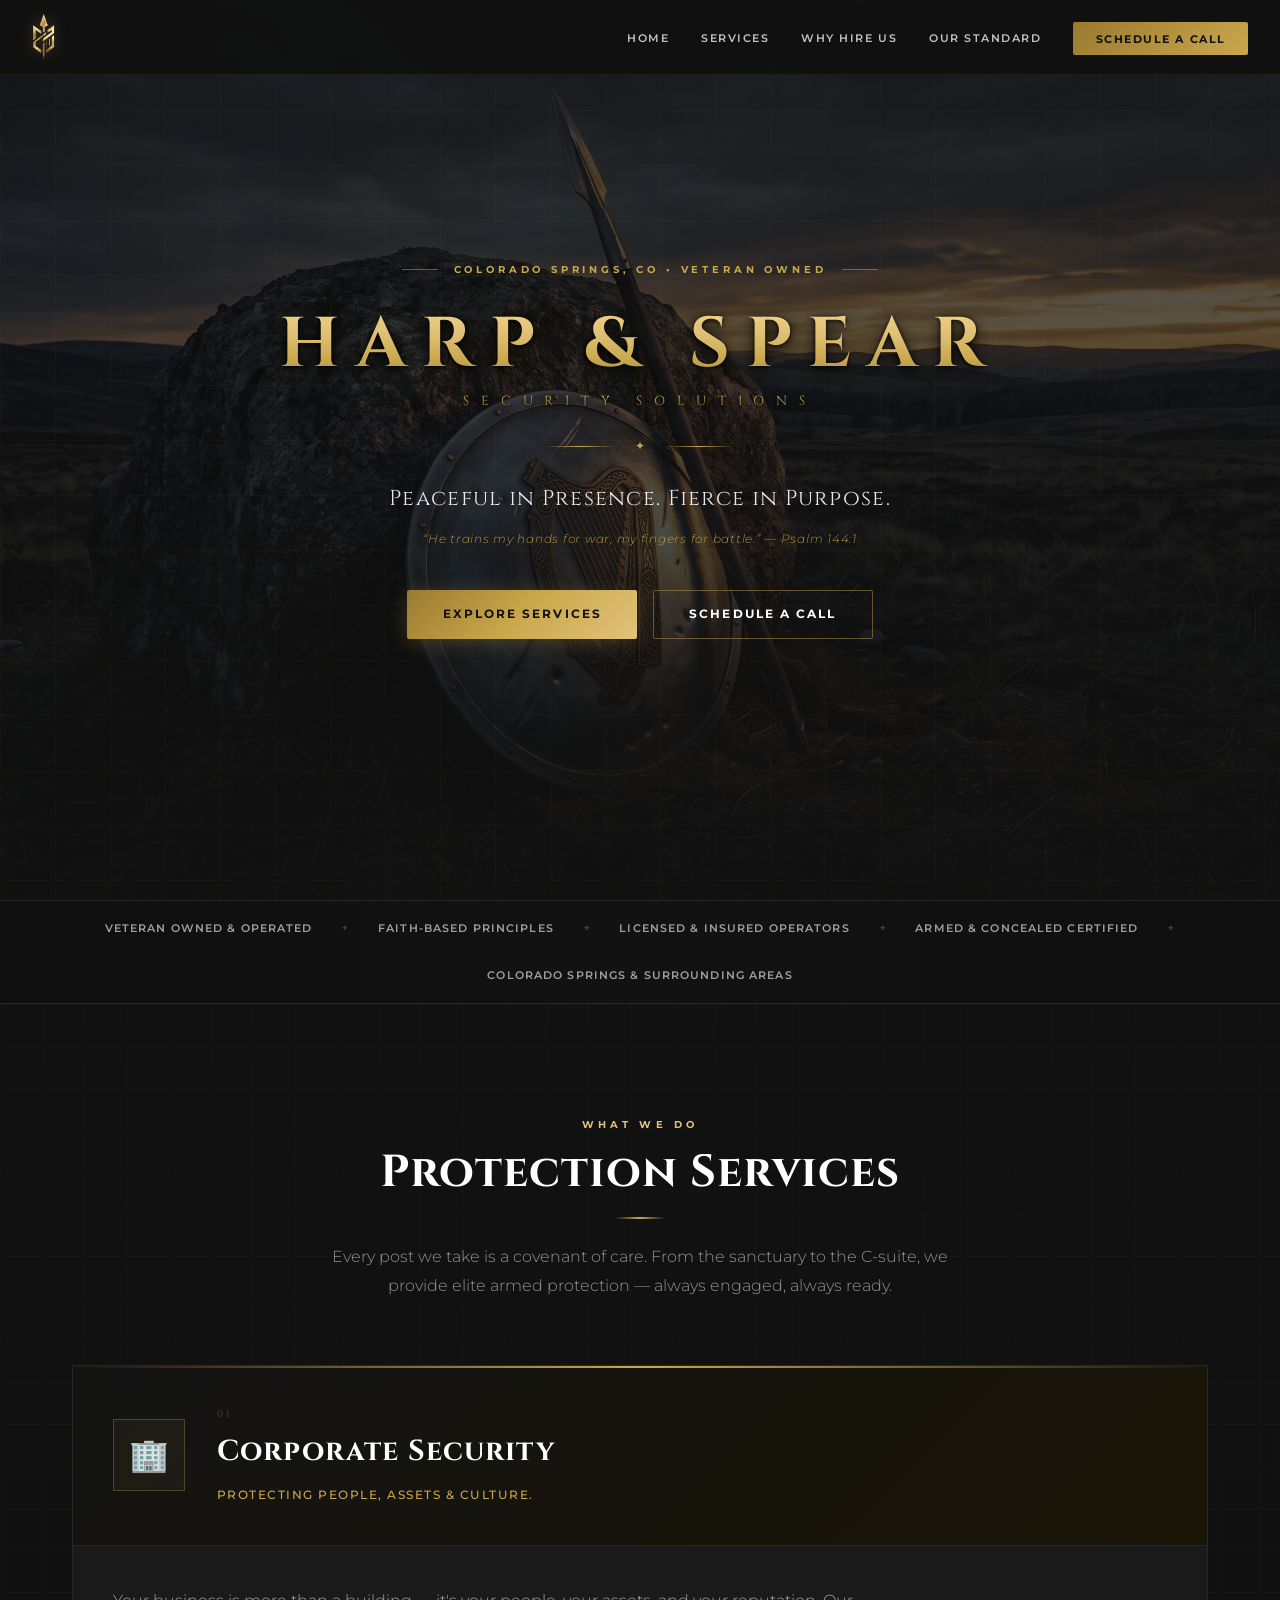
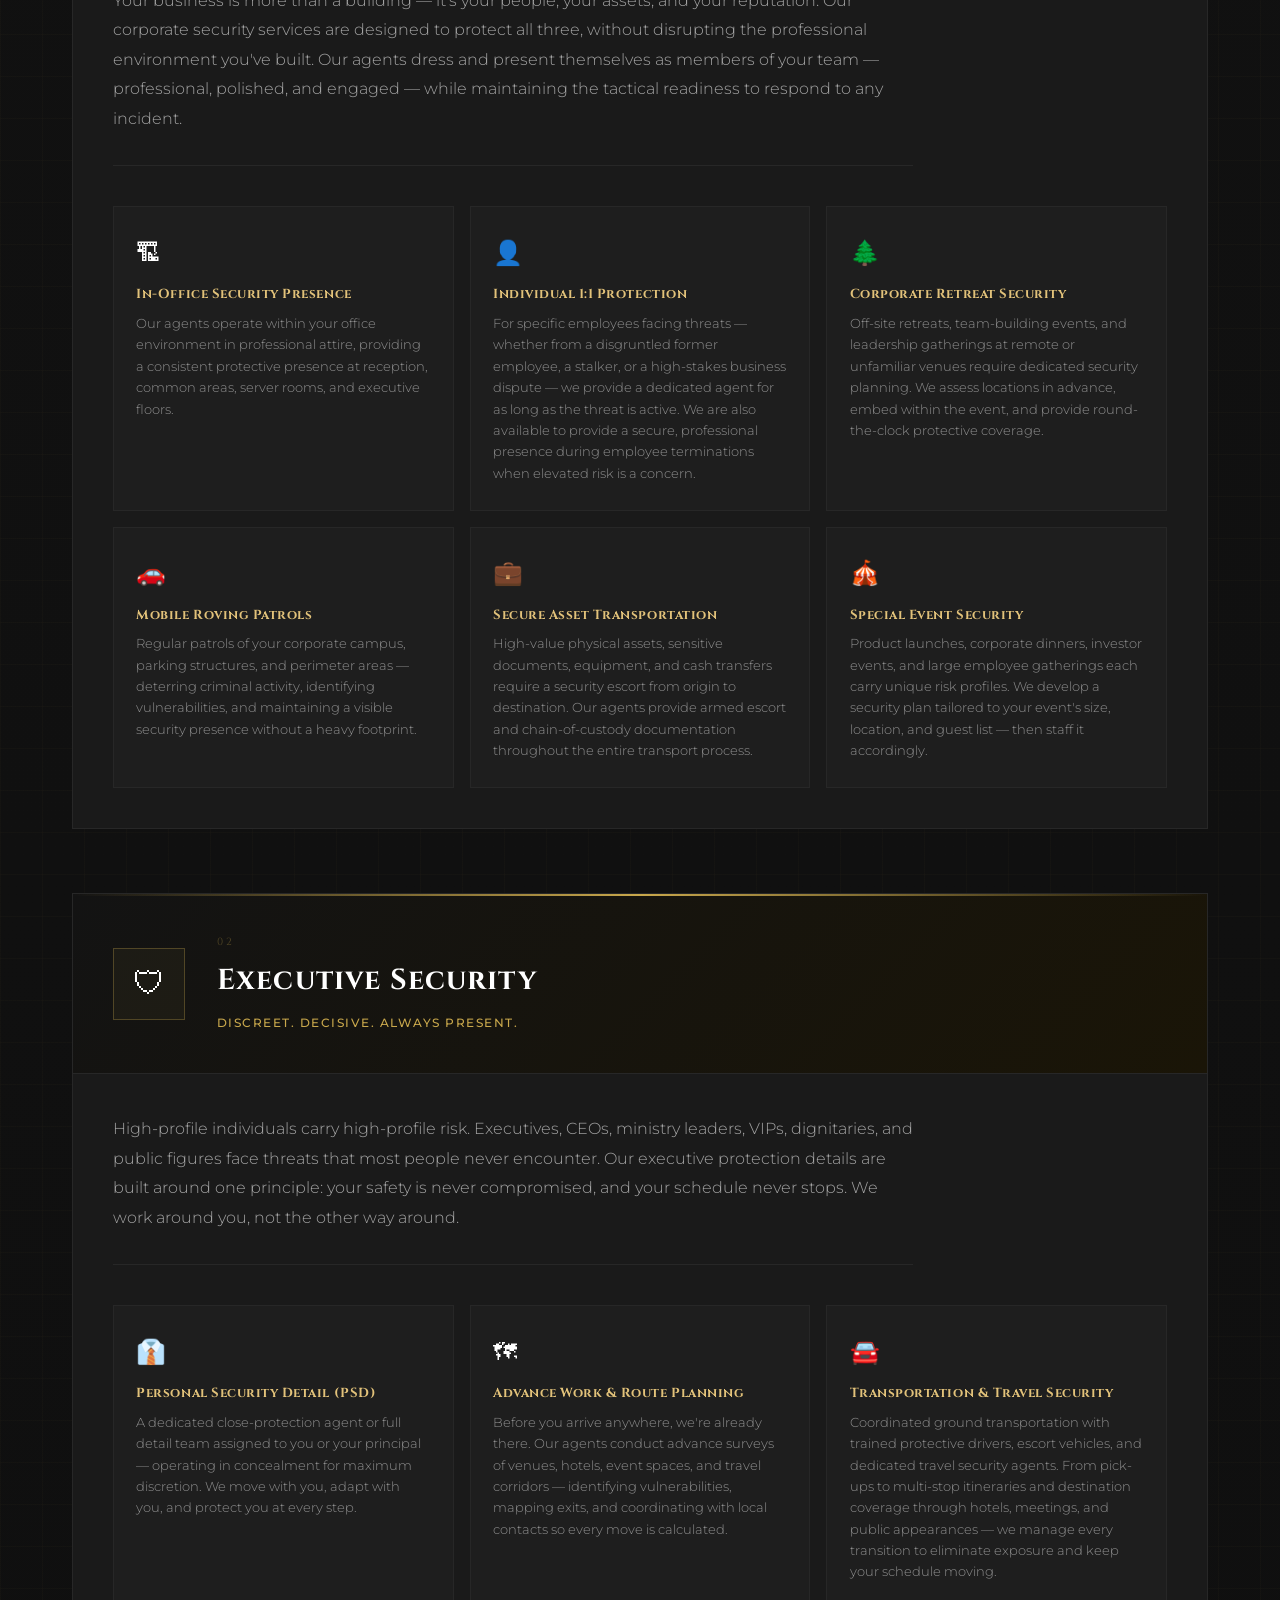
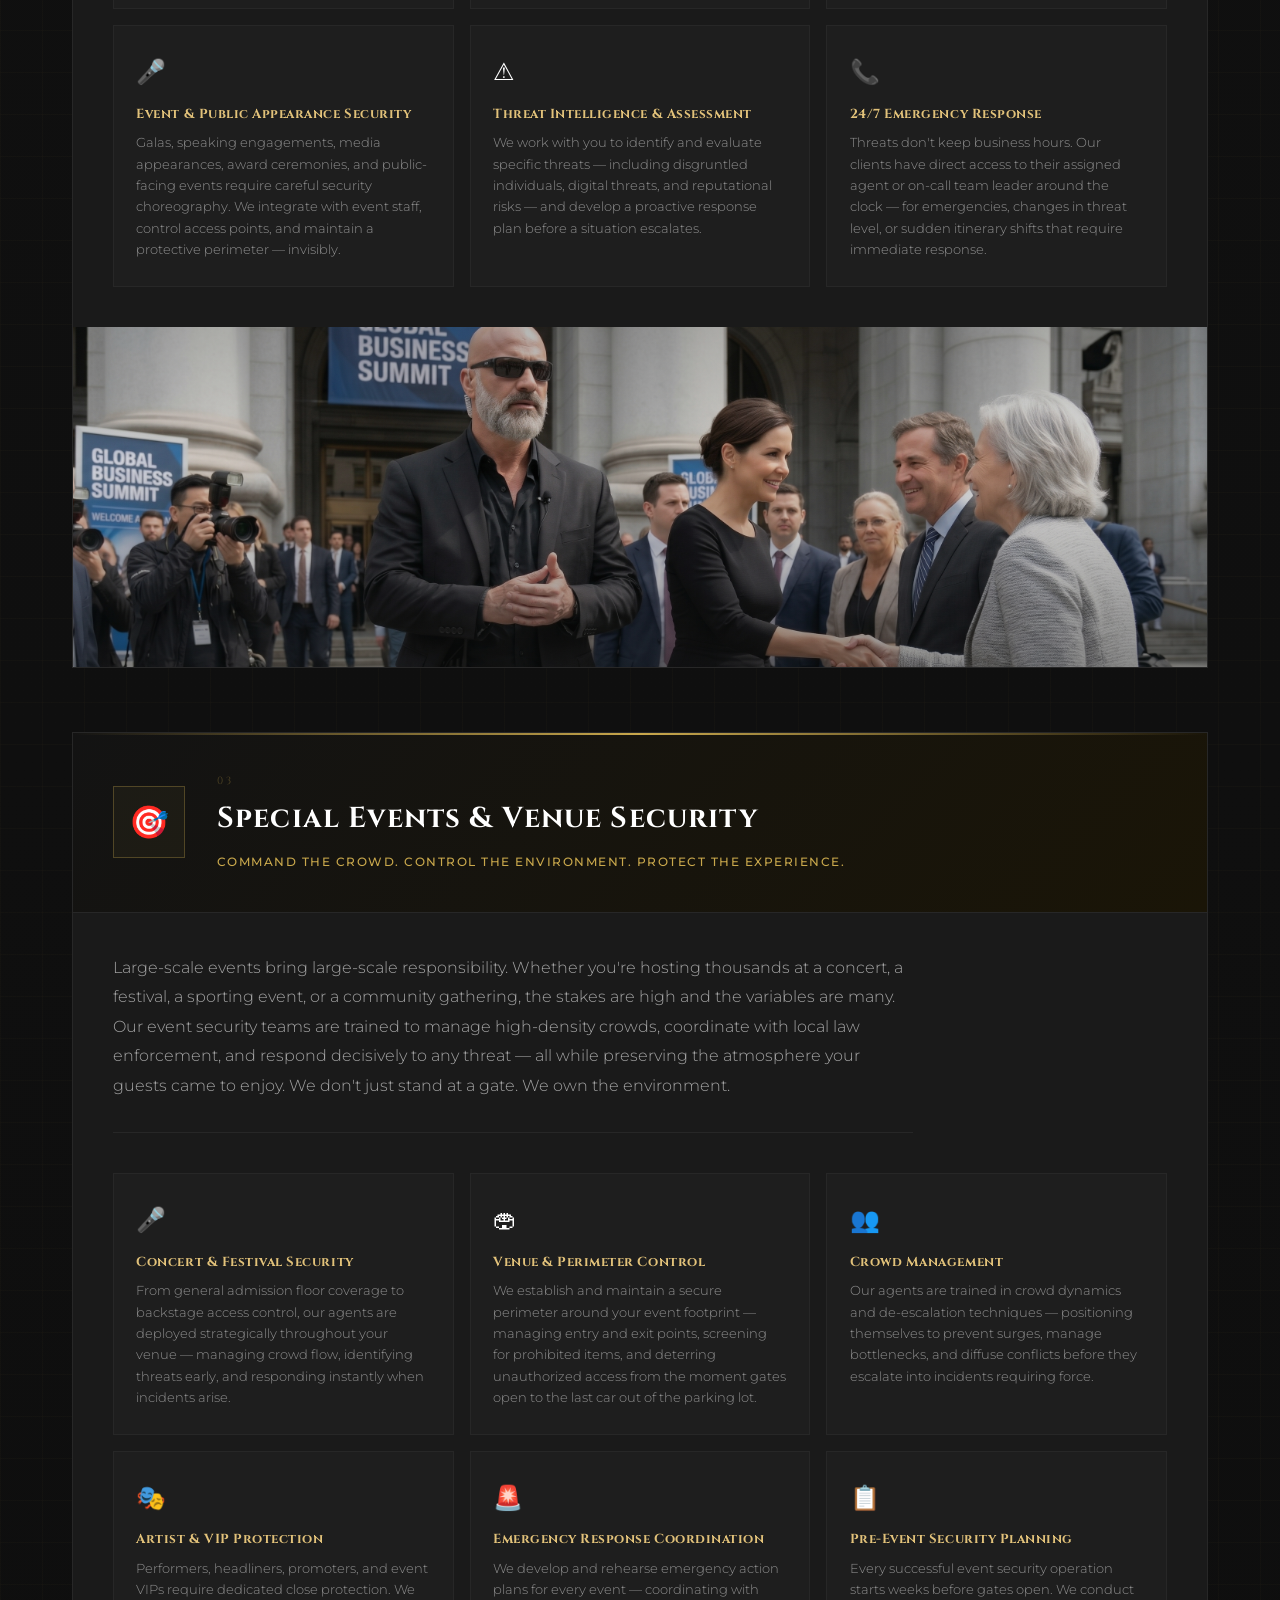
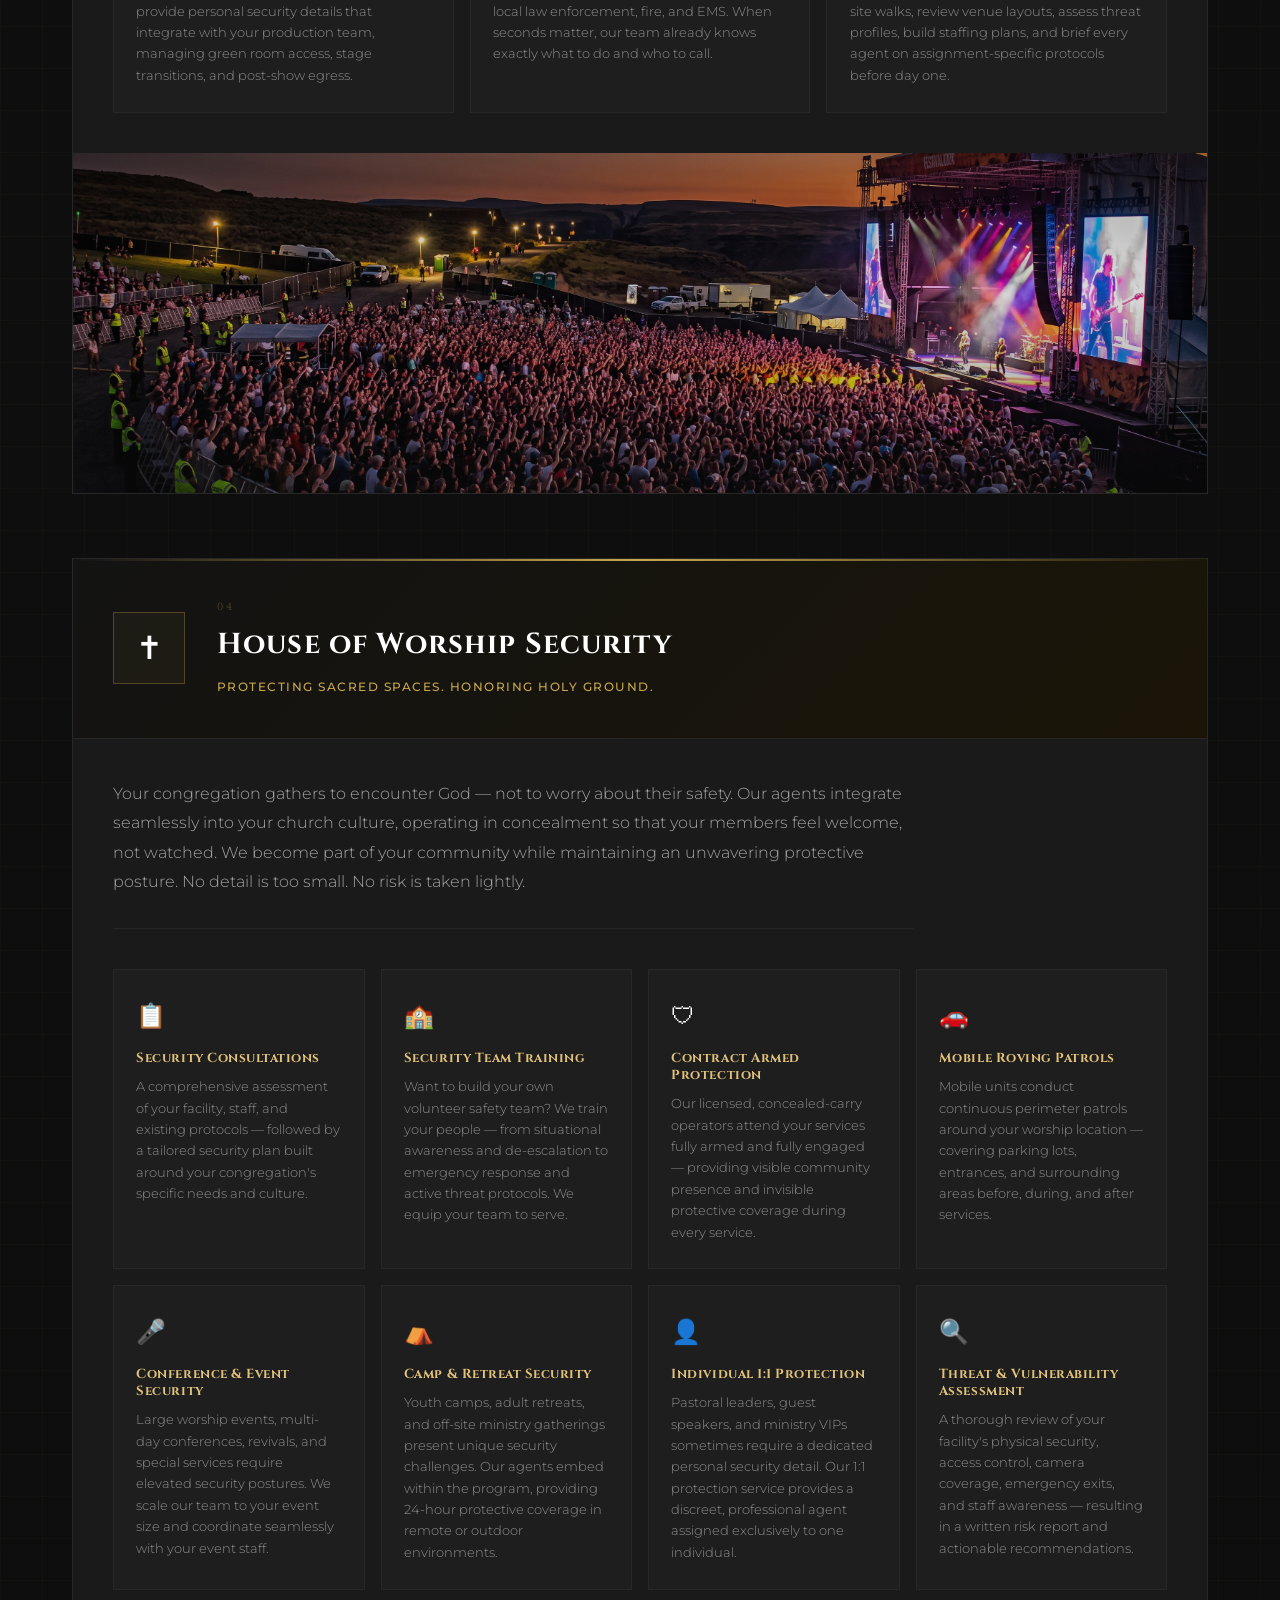
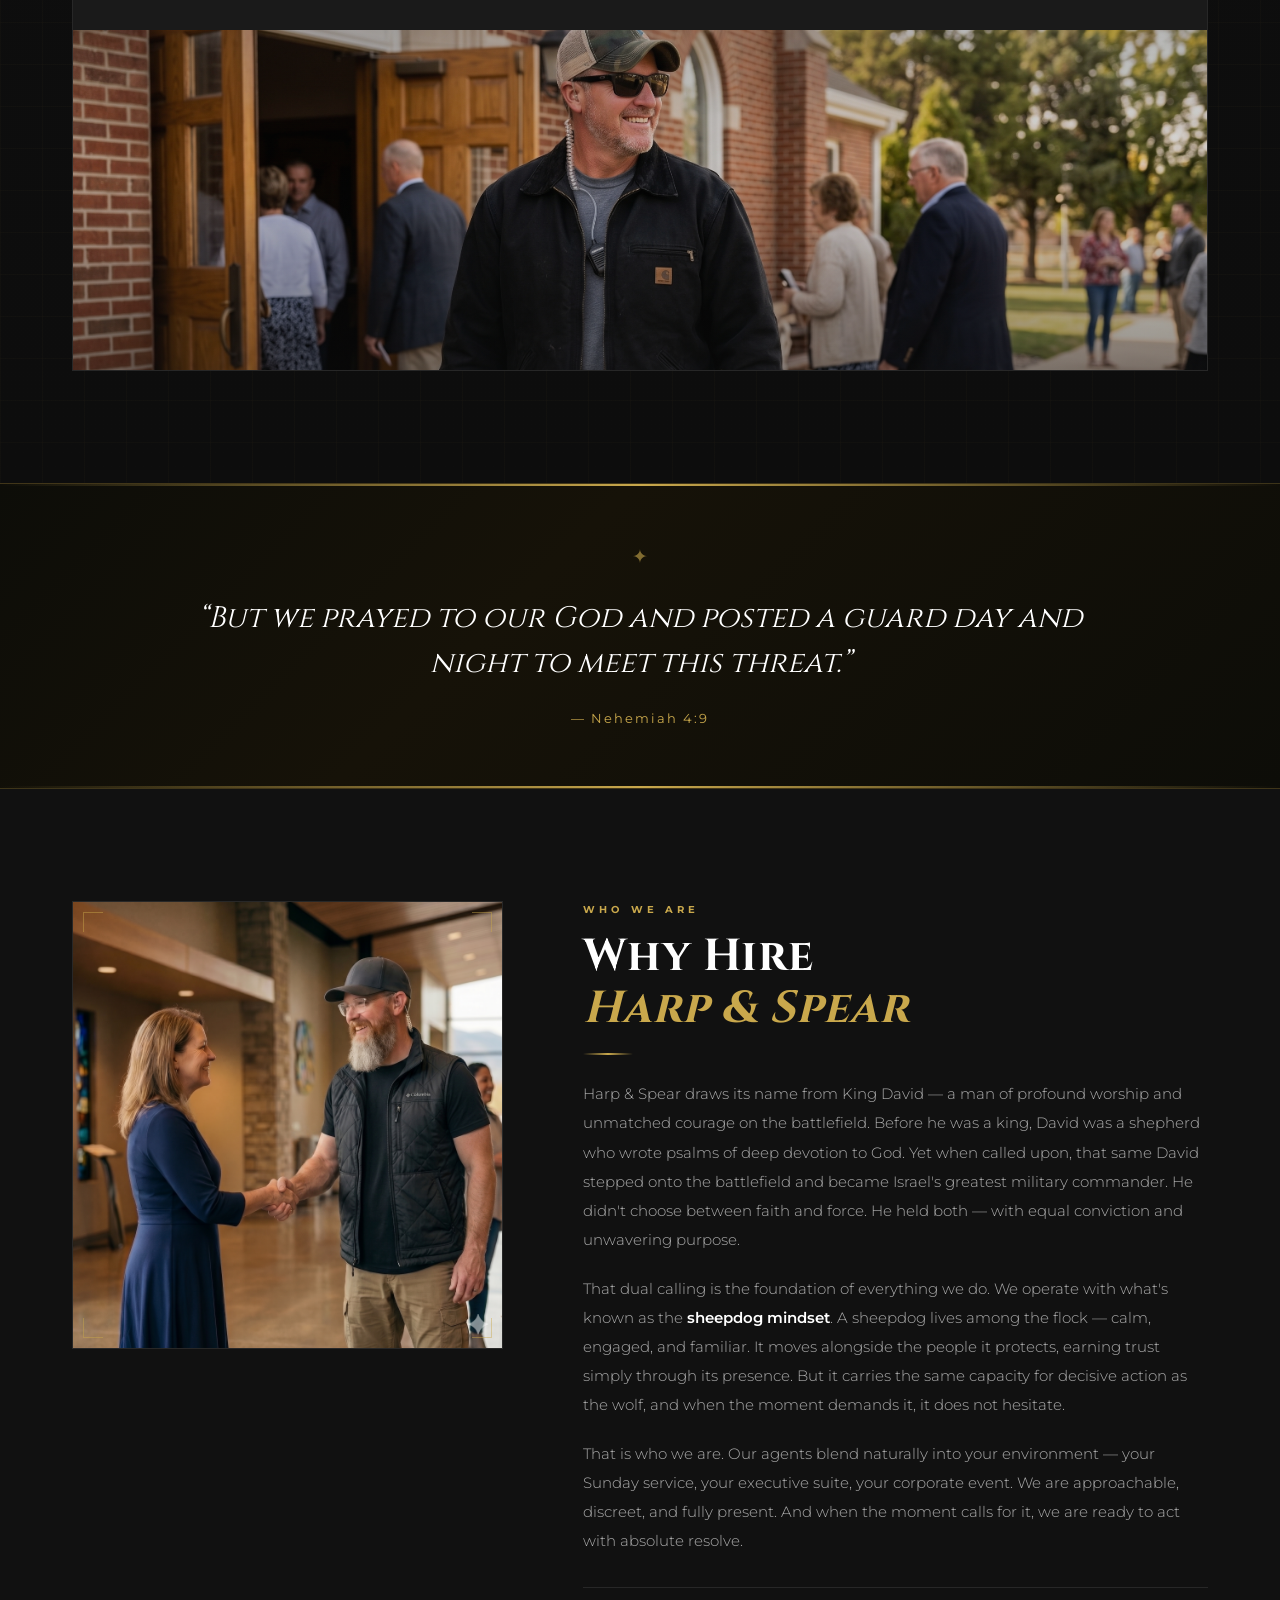
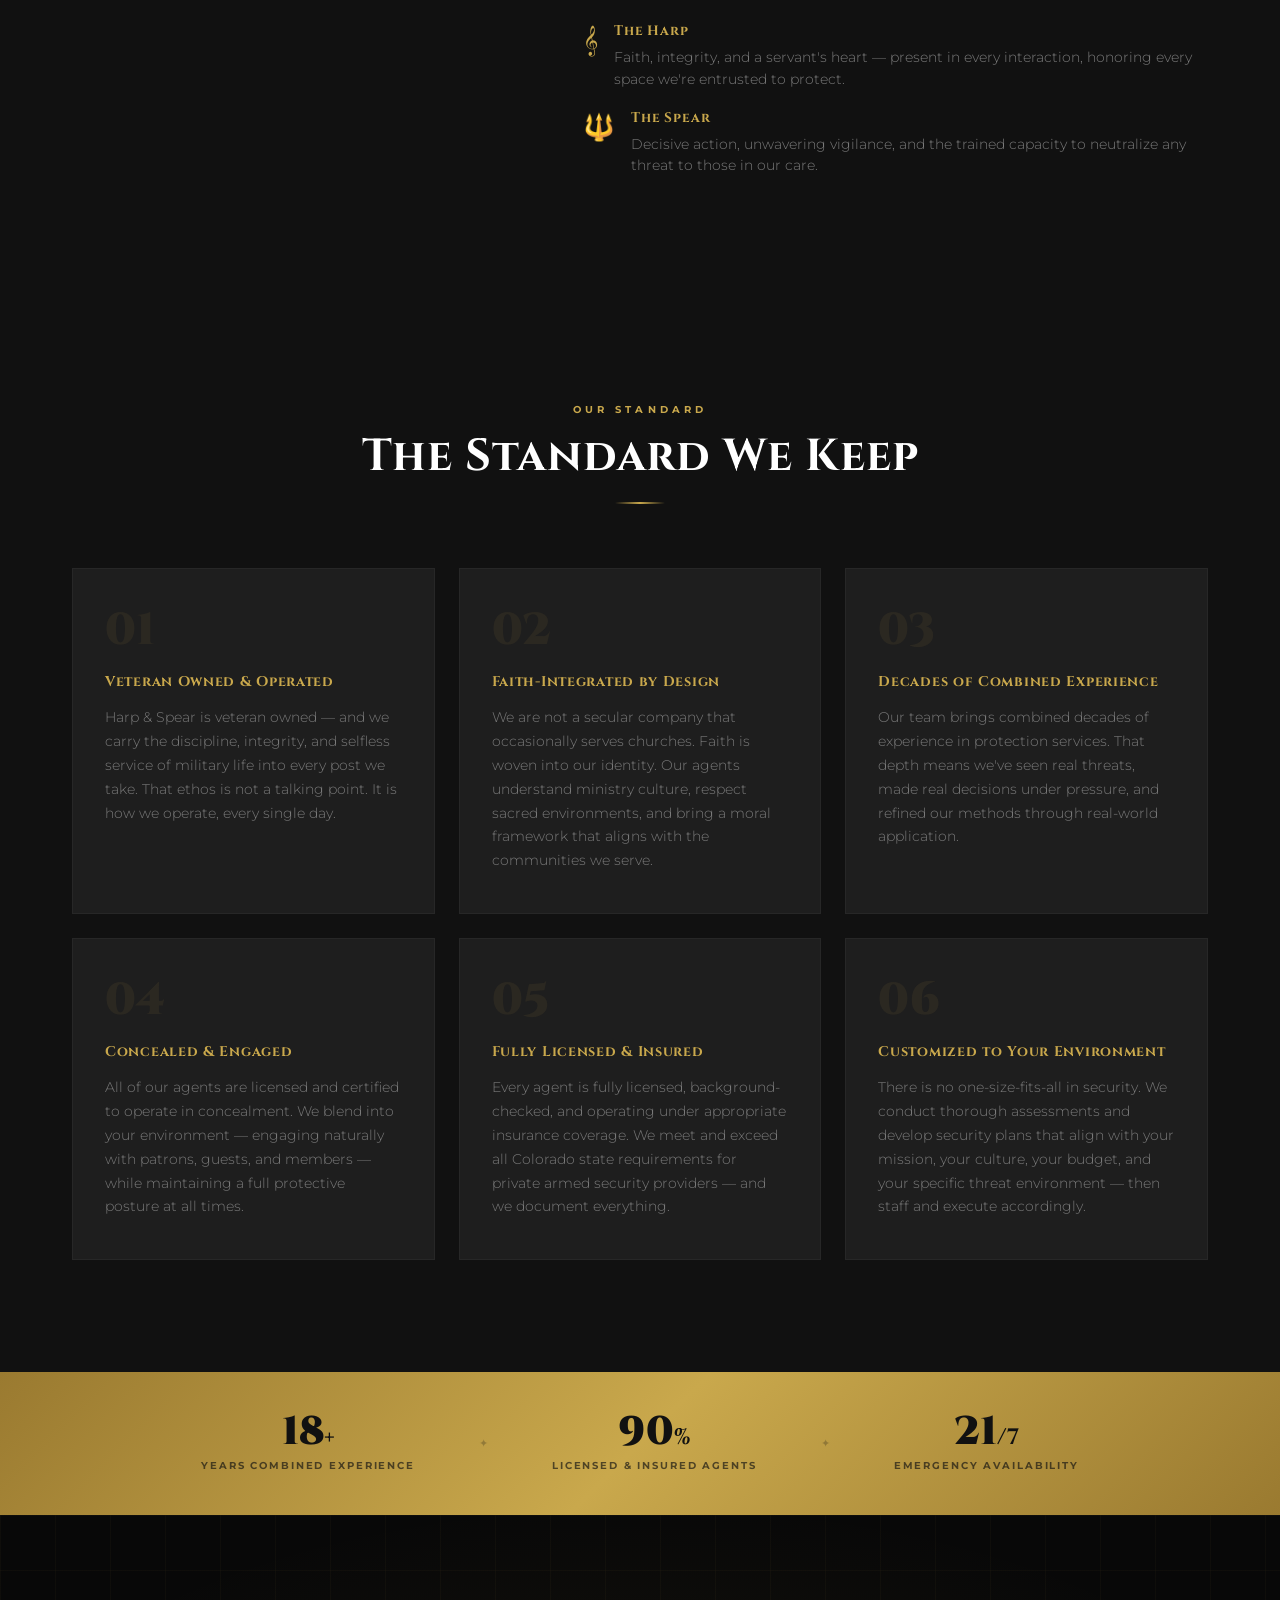
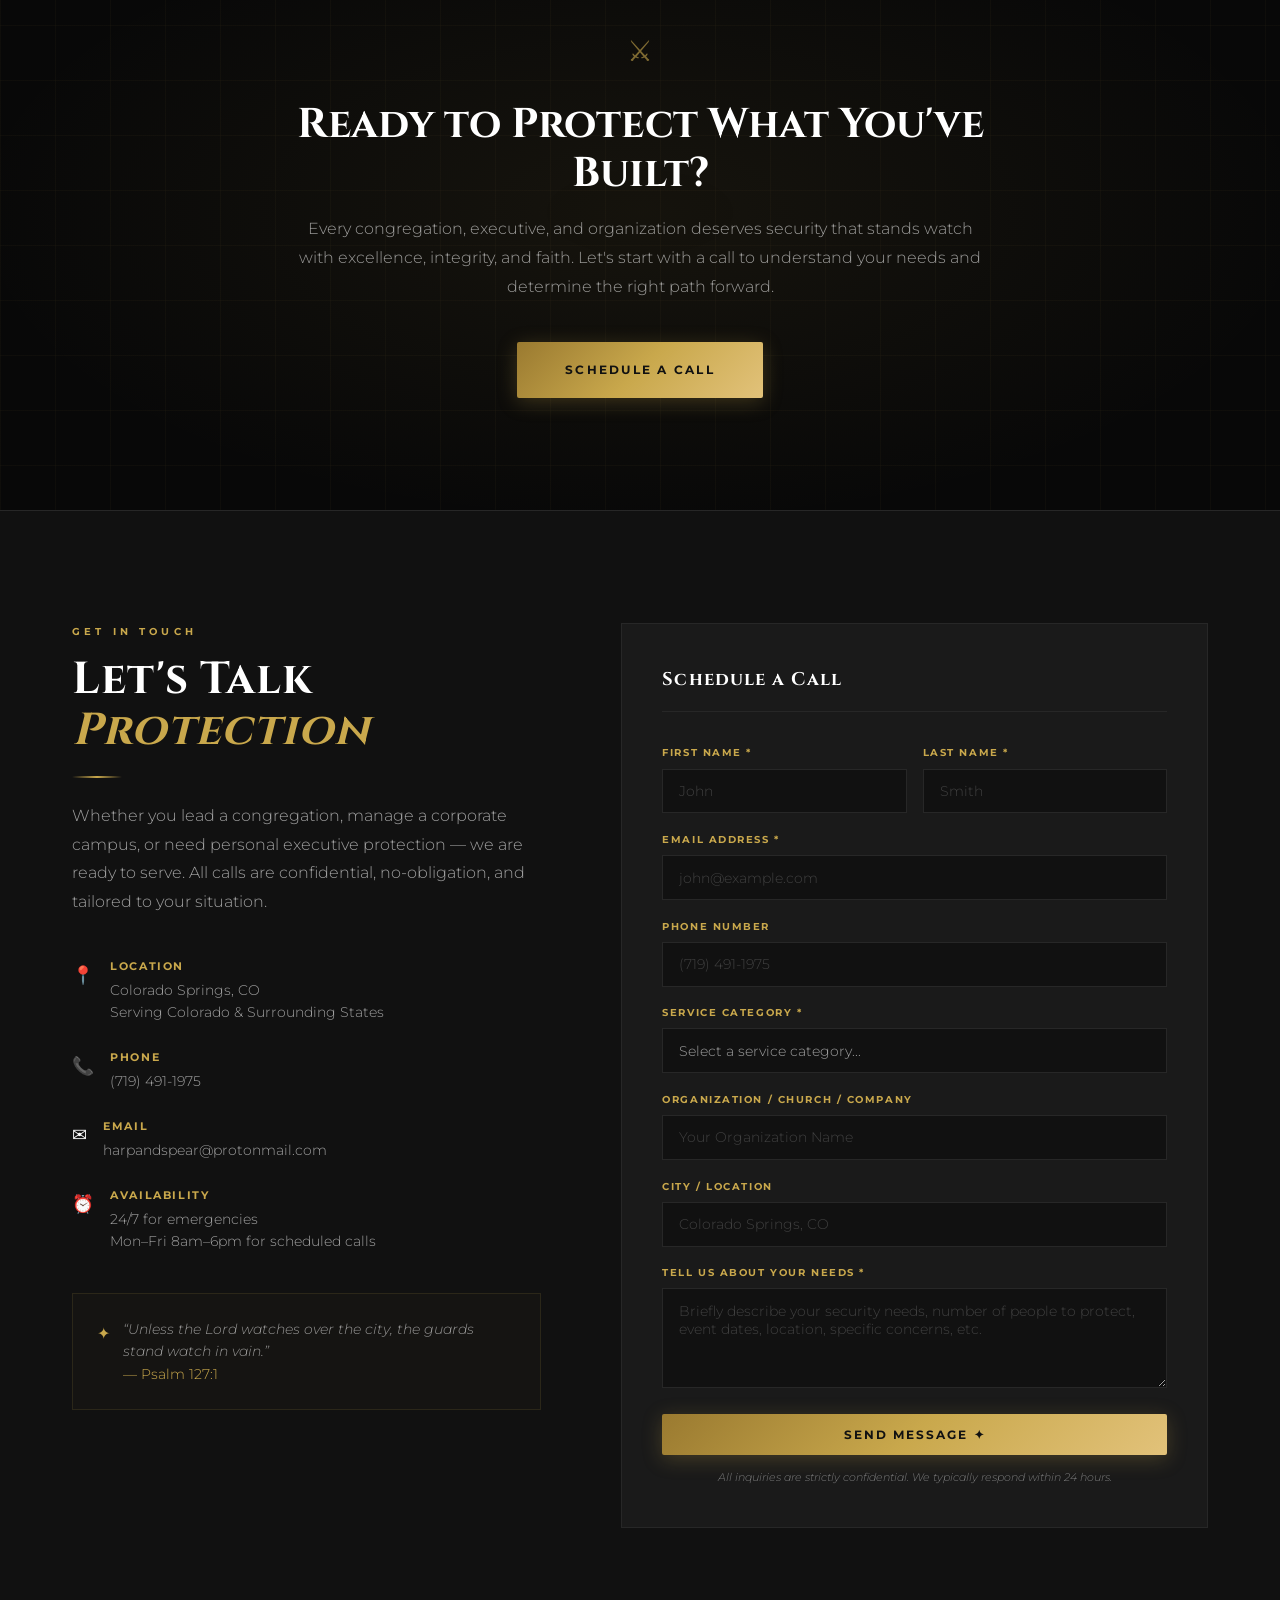
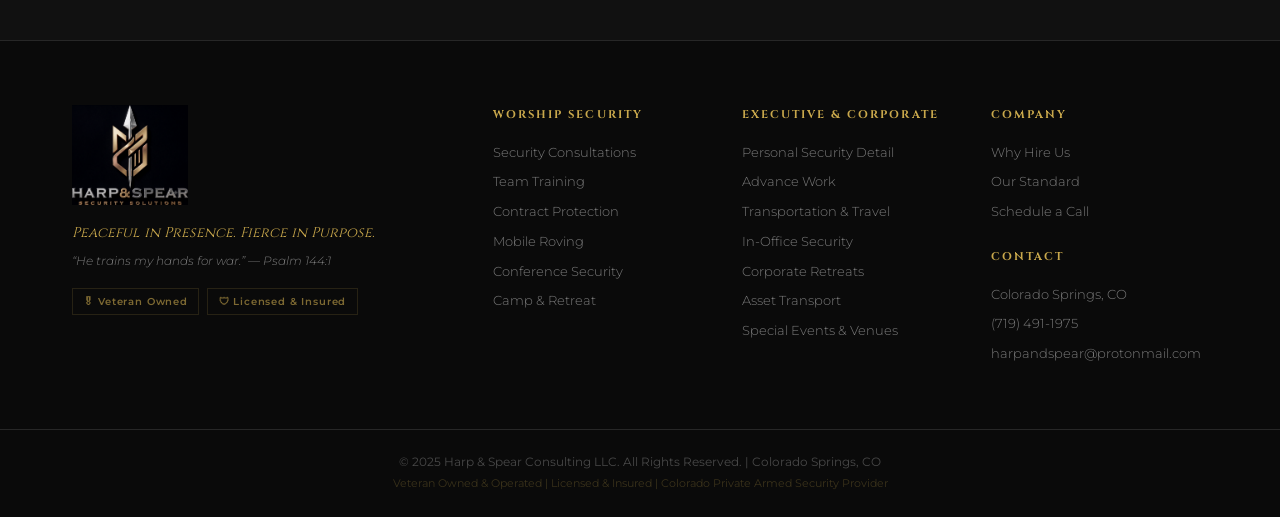
==== index.html @ 15eb2896 "Add files via upload" ====
<!DOCTYPE html>
<html lang="en">
<head>
  <meta charset="UTF-8" />
  <meta name="viewport" content="width=device-width, initial-scale=1.0" />
  <title>Harp & Spear Consulting | Private Security | Colorado Springs, CO</title>
  <meta name="description" content="Harp & Spear Consulting is a veteran-owned, faith-based private security agency in Colorado Springs, CO. We provide armed protection for houses of worship, executive security, and corporate security services across Colorado." />
  <meta name="keywords" content="faith-based security, church security Colorado Springs, armed security Colorado, executive protection Colorado, corporate security, worship security, veteran owned security, private security agency Colorado Springs" />
  <meta name="author" content="Harp & Spear Consulting LLC" />
  <meta name="robots" content="index, follow" />
  <link rel="canonical" href="https://www.harpandspear.com/" />
  <meta property="og:type" content="website" />
  <meta property="og:url" content="https://www.harpandspear.com/" />
  <meta property="og:title" content="Harp & Spear Consulting | Private Security | Colorado Springs, CO" />
  <meta property="og:description" content="Veteran-owned armed security for houses of worship, executives, and corporations. Colorado Springs, CO." />
  <meta property="og:locale" content="en_US" />
  <meta name="twitter:card" content="summary_large_image" />
  <link rel="icon" type="image/png" sizes="32x32" href="Spear_LogoBG-removebg-preview.png" />
  <script type="application/ld+json">
  {
    "@context": "https://schema.org",
    "@type": "LocalBusiness",
    "name": "Harp & Spear Consulting LLC",
    "description": "Veteran-owned faith-based private security agency providing armed protection for houses of worship, executive protection, and corporate security in Colorado Springs, CO.",
    "url": "https://www.harpandspear.com",
    "telephone": "+17194911975",
    "email": "harpandspear@protonmail.com",
    "address": {
      "@type": "PostalAddress",
      "addressLocality": "Colorado Springs",
      "addressRegion": "CO",
      "addressCountry": "US"
    },
    "areaServed": "Colorado",
    "serviceType": ["Armed Security", "Executive Protection", "Corporate Security", "Church Security"]
  }
  </script>
  <link rel="preconnect" href="https://fonts.googleapis.com" />
  <link rel="preconnect" href="https://fonts.gstatic.com" crossorigin />
  <link href="https://fonts.googleapis.com/css2?family=Cinzel:wght@400;600;700;900&family=Montserrat:ital,wght@0,300;0,400;0,500;0,600;0,700;1,300;1,400&display=swap" rel="stylesheet" />
  <link rel="stylesheet" href="styles.css" />
</head>
<body>

  <!-- NAVIGATION -->
  <nav id="navbar" role="navigation" aria-label="Main navigation">
    <div class="nav-container">
      <a href="#home" class="nav-logo" aria-label="Harp & Spear Consulting - Home">
        <img src="Spear_LogoBG-removebg-preview.png" alt="Harp & Spear Consulting" class="nav-logo-img" width="48" height="48" />
      </a>
      <button class="nav-toggle" id="navToggle" aria-label="Toggle navigation menu" aria-expanded="false" aria-controls="navLinks">
        <span></span><span></span><span></span>
      </button>
      <ul class="nav-links" id="navLinks" role="list">
        <li><a href="#home">Home</a></li>
        <li><a href="#services">Services</a></li>
        <li><a href="#why-hire">Why Hire Us</a></li>
        <li><a href="#why-us">Our Standard</a></li>
        <li><a href="#contact" class="nav-cta">Schedule a Call</a></li>
      </ul>
    </div>
  </nav>

  <!-- HERO -->
  <section id="home" class="hero" aria-label="Hero section">
    <div class="hero-bg-layer"></div>
    <div class="hero-img-layer"></div>
    <div class="hero-grid-overlay"></div>
    <div class="hero-particles" id="particles" aria-hidden="true"></div>
    <div class="hero-content">
      <div class="hero-badge">
        <span class="badge-line" aria-hidden="true"></span>
        <span>COLORADO SPRINGS, CO &bull; VETERAN OWNED</span>
        <span class="badge-line" aria-hidden="true"></span>
      </div>
      <h1 class="hero-title" aria-label="Harp and Spear">
        <span class="title-line-1">HARP &amp; SPEAR</span>
        <span class="title-consulting">SECURITY SOLUTIONS</span>
      </h1>
      <div class="hero-divider" aria-hidden="true">
        <span class="divider-line"></span>
        <span class="divider-icon">✦</span>
        <span class="divider-line"></span>
      </div>
      <p class="hero-sub">Peaceful in Presence. Fierce in Purpose.</p>
      <p class="hero-verse">&ldquo;He trains my hands for war, my fingers for battle.&rdquo; &mdash; Psalm 144:1</p>
      <div class="hero-actions">
        <a href="#services" class="btn btn-gold">Explore Services</a>
        <a href="#contact" class="btn btn-outline">Schedule a Call</a>
      </div>
    </div>

  </section>

  <!-- TRUST BAR -->
  <div class="trust-bar" role="complementary">
    <div class="trust-container">
      <div class="trust-item"><span>Veteran Owned &amp; Operated</span></div>
      <div class="trust-divider" aria-hidden="true">✦</div>
      <div class="trust-item"><span>Faith-Based Principles</span></div>
      <div class="trust-divider" aria-hidden="true">✦</div>
      <div class="trust-item"><span>Licensed &amp; Insured Operators</span></div>
      <div class="trust-divider" aria-hidden="true">✦</div>
      <div class="trust-item"><span>Armed &amp; Concealed Certified</span></div>
      <div class="trust-divider" aria-hidden="true">✦</div>
      <div class="trust-item"><span>Colorado Springs &amp; Surrounding Areas</span></div>
    </div>
  </div>

  <!-- SERVICES -->
  <section id="services" class="services" aria-labelledby="services-heading">
    <div class="services-overlay" aria-hidden="true"></div>
    <div class="section-container">
      <div class="section-header">
        <div class="section-label light">WHAT WE DO</div>
        <h2 id="services-heading" class="section-title light">Protection Services</h2>
        <div class="gold-bar centered"></div>
        <p class="section-intro light">
          Every post we take is a covenant of care. From the sanctuary to the C-suite, we provide elite armed protection — always engaged, always ready.
        </p>
      </div>

      <!-- CORPORATE SECURITY -->
      <div class="service-category" id="corporate-security">
        <div class="category-header">
          <div class="category-icon-wrap"><span class="category-icon">🏢</span></div>
          <div class="category-header-text">
            <div class="category-number">01</div>
            <h3>Corporate Security</h3>
            <p class="category-tagline">Protecting People, Assets &amp; Culture.</p>
          </div>
        </div>
        <div class="category-body">
          <p class="category-desc">
            Your business is more than a building — it's your people, your assets, and your reputation. Our corporate security services are designed to protect all three, without disrupting the professional environment you've built. Our agents dress and present themselves as members of your team — professional, polished, and engaged — while maintaining the tactical readiness to respond to any incident.
          </p>
          <div class="service-cards-grid three-col">
            <div class="service-sub-card">
              <span class="sub-icon">🏗</span>
              <h4>In-Office Security Presence</h4>
              <p>Our agents operate within your office environment in professional attire, providing a consistent protective presence at reception, common areas, server rooms, and executive floors.</p>
            </div>
            <div class="service-sub-card">
              <span class="sub-icon">👤</span>
              <h4>Individual 1:1 Protection</h4>
              <p>For specific employees facing threats — whether from a disgruntled former employee, a stalker, or a high-stakes business dispute — we provide a dedicated agent for as long as the threat is active. We are also available to provide a secure, professional presence during employee terminations when elevated risk is a concern.</p>
            </div>
            <div class="service-sub-card">
              <span class="sub-icon">🌲</span>
              <h4>Corporate Retreat Security</h4>
              <p>Off-site retreats, team-building events, and leadership gatherings at remote or unfamiliar venues require dedicated security planning. We assess locations in advance, embed within the event, and provide round-the-clock protective coverage.</p>
            </div>
            <div class="service-sub-card">
              <span class="sub-icon">🚗</span>
              <h4>Mobile Roving Patrols</h4>
              <p>Regular patrols of your corporate campus, parking structures, and perimeter areas — deterring criminal activity, identifying vulnerabilities, and maintaining a visible security presence without a heavy footprint.</p>
            </div>
            <div class="service-sub-card">
              <span class="sub-icon">💼</span>
              <h4>Secure Asset Transportation</h4>
              <p>High-value physical assets, sensitive documents, equipment, and cash transfers require a security escort from origin to destination. Our agents provide armed escort and chain-of-custody documentation throughout the entire transport process.</p>
            </div>
            <div class="service-sub-card">
              <span class="sub-icon">🎪</span>
              <h4>Special Event Security</h4>
              <p>Product launches, corporate dinners, investor events, and large employee gatherings each carry unique risk profiles. We develop a security plan tailored to your event's size, location, and guest list — then staff it accordingly.</p>
            </div>
          </div>
        </div>
      </div>

      <!-- EXECUTIVE SECURITY -->
      <div class="service-category" id="executive-security">
        <div class="category-header">
          <div class="category-icon-wrap"><span class="category-icon">🛡</span></div>
          <div class="category-header-text">
            <div class="category-number">02</div>
            <h3>Executive Security</h3>
            <p class="category-tagline">Discreet. Decisive. Always Present.</p>
          </div>
        </div>
        <div class="category-body">
          <p class="category-desc">
            High-profile individuals carry high-profile risk. Executives, CEOs, ministry leaders, VIPs, dignitaries, and public figures face threats that most people never encounter. Our executive protection details are built around one principle: your safety is never compromised, and your schedule never stops. We work around you, not the other way around.
          </p>
          <div class="service-cards-grid three-col">
            <div class="service-sub-card">
              <span class="sub-icon">👔</span>
              <h4>Personal Security Detail (PSD)</h4>
              <p>A dedicated close-protection agent or full detail team assigned to you or your principal — operating in concealment for maximum discretion. We move with you, adapt with you, and protect you at every step.</p>
            </div>
            <div class="service-sub-card">
              <span class="sub-icon">🗺</span>
              <h4>Advance Work &amp; Route Planning</h4>
              <p>Before you arrive anywhere, we're already there. Our agents conduct advance surveys of venues, hotels, event spaces, and travel corridors — identifying vulnerabilities, mapping exits, and coordinating with local contacts so every move is calculated.</p>
            </div>
            <div class="service-sub-card">
              <span class="sub-icon">🚘</span>
              <h4>Transportation &amp; Travel Security</h4>
              <p>Coordinated ground transportation with trained protective drivers, escort vehicles, and dedicated travel security agents. From pick-ups to multi-stop itineraries and destination coverage through hotels, meetings, and public appearances — we manage every transition to eliminate exposure and keep your schedule moving.</p>
            </div>
            <div class="service-sub-card">
              <span class="sub-icon">🎤</span>
              <h4>Event &amp; Public Appearance Security</h4>
              <p>Galas, speaking engagements, media appearances, award ceremonies, and public-facing events require careful security choreography. We integrate with event staff, control access points, and maintain a protective perimeter — invisibly.</p>
            </div>
            <div class="service-sub-card">
              <span class="sub-icon">⚠</span>
              <h4>Threat Intelligence &amp; Assessment</h4>
              <p>We work with you to identify and evaluate specific threats — including disgruntled individuals, digital threats, and reputational risks — and develop a proactive response plan before a situation escalates.</p>
            </div>
            <div class="service-sub-card">
              <span class="sub-icon">📞</span>
              <h4>24/7 Emergency Response</h4>
              <p>Threats don't keep business hours. Our clients have direct access to their assigned agent or on-call team leader around the clock — for emergencies, changes in threat level, or sudden itinerary shifts that require immediate response.</p>
            </div>
          </div>
        </div>
        <!-- JOEL BANNER -->
        <div class="section-banner-img">
          <img src="joel_banner.png" alt="Executive security detail at a public event" loading="lazy" />
          <div class="banner-img-overlay"></div>
        </div>
      </div>

      <!-- SPECIAL EVENTS & VENUE SECURITY -->
      <div class="service-category" id="special-events-security">
        <div class="category-header">
          <div class="category-icon-wrap"><span class="category-icon">🎯</span></div>
          <div class="category-header-text">
            <div class="category-number">03</div>
            <h3>Special Events &amp; Venue Security</h3>
            <p class="category-tagline">Command the Crowd. Control the Environment. Protect the Experience.</p>
          </div>
        </div>
        <div class="category-body">
          <p class="category-desc">
            Large-scale events bring large-scale responsibility. Whether you're hosting thousands at a concert, a festival, a sporting event, or a community gathering, the stakes are high and the variables are many. Our event security teams are trained to manage high-density crowds, coordinate with local law enforcement, and respond decisively to any threat — all while preserving the atmosphere your guests came to enjoy. We don't just stand at a gate. We own the environment.
          </p>
          <div class="service-cards-grid three-col">
            <div class="service-sub-card">
              <span class="sub-icon">🎤</span>
              <h4>Concert &amp; Festival Security</h4>
              <p>From general admission floor coverage to backstage access control, our agents are deployed strategically throughout your venue — managing crowd flow, identifying threats early, and responding instantly when incidents arise.</p>
            </div>
            <div class="service-sub-card">
              <span class="sub-icon">🏟</span>
              <h4>Venue &amp; Perimeter Control</h4>
              <p>We establish and maintain a secure perimeter around your event footprint — managing entry and exit points, screening for prohibited items, and deterring unauthorized access from the moment gates open to the last car out of the parking lot.</p>
            </div>
            <div class="service-sub-card">
              <span class="sub-icon">👥</span>
              <h4>Crowd Management</h4>
              <p>Our agents are trained in crowd dynamics and de-escalation techniques — positioning themselves to prevent surges, manage bottlenecks, and diffuse conflicts before they escalate into incidents requiring force.</p>
            </div>
            <div class="service-sub-card">
              <span class="sub-icon">🎭</span>
              <h4>Artist &amp; VIP Protection</h4>
              <p>Performers, headliners, promoters, and event VIPs require dedicated close protection. We provide personal security details that integrate with your production team, managing green room access, stage transitions, and post-show egress.</p>
            </div>
            <div class="service-sub-card">
              <span class="sub-icon">🚨</span>
              <h4>Emergency Response Coordination</h4>
              <p>We develop and rehearse emergency action plans for every event — coordinating with local law enforcement, fire, and EMS. When seconds matter, our team already knows exactly what to do and who to call.</p>
            </div>
            <div class="service-sub-card">
              <span class="sub-icon">📋</span>
              <h4>Pre-Event Security Planning</h4>
              <p>Every successful event security operation starts weeks before gates open. We conduct site walks, review venue layouts, assess threat profiles, build staffing plans, and brief every agent on assignment-specific protocols before day one.</p>
            </div>
          </div>
        </div>
        <!-- CONCERT BANNER -->
        <div class="section-banner-img">
          <img src="concert1.png" alt="Large outdoor concert venue with security presence at sunset" loading="lazy" />
          <div class="banner-img-overlay"></div>
        </div>
      </div>

      <!-- WORSHIP SECURITY -->
      <div class="service-category" id="worship-security">
        <div class="category-header">
          <div class="category-icon-wrap"><span class="category-icon">✝</span></div>
          <div class="category-header-text">
            <div class="category-number">04</div>
            <h3>House of Worship Security</h3>
            <p class="category-tagline">Protecting Sacred Spaces. Honoring Holy Ground.</p>
          </div>
        </div>
        <div class="category-body">
          <p class="category-desc">
            Your congregation gathers to encounter God — not to worry about their safety. Our agents integrate seamlessly into your church culture, operating in concealment so that your members feel welcome, not watched. We become part of your community while maintaining an unwavering protective posture. No detail is too small. No risk is taken lightly.
          </p>
          <div class="service-cards-grid four-col">
            <div class="service-sub-card">
              <span class="sub-icon">📋</span>
              <h4>Security Consultations</h4>
              <p>A comprehensive assessment of your facility, staff, and existing protocols — followed by a tailored security plan built around your congregation's specific needs and culture.</p>
            </div>
            <div class="service-sub-card">
              <span class="sub-icon">🏫</span>
              <h4>Security Team Training</h4>
              <p>Want to build your own volunteer safety team? We train your people — from situational awareness and de-escalation to emergency response and active threat protocols. We equip your team to serve.</p>
            </div>
            <div class="service-sub-card">
              <span class="sub-icon">🛡</span>
              <h4>Contract Armed Protection</h4>
              <p>Our licensed, concealed-carry operators attend your services fully armed and fully engaged — providing visible community presence and invisible protective coverage during every service.</p>
            </div>
            <div class="service-sub-card">
              <span class="sub-icon">🚗</span>
              <h4>Mobile Roving Patrols</h4>
              <p>Mobile units conduct continuous perimeter patrols around your worship location — covering parking lots, entrances, and surrounding areas before, during, and after services.</p>
            </div>
            <div class="service-sub-card">
              <span class="sub-icon">🎤</span>
              <h4>Conference &amp; Event Security</h4>
              <p>Large worship events, multi-day conferences, revivals, and special services require elevated security postures. We scale our team to your event size and coordinate seamlessly with your event staff.</p>
            </div>
            <div class="service-sub-card">
              <span class="sub-icon">⛺</span>
              <h4>Camp &amp; Retreat Security</h4>
              <p>Youth camps, adult retreats, and off-site ministry gatherings present unique security challenges. Our agents embed within the program, providing 24-hour protective coverage in remote or outdoor environments.</p>
            </div>
            <div class="service-sub-card">
              <span class="sub-icon">👤</span>
              <h4>Individual 1:1 Protection</h4>
              <p>Pastoral leaders, guest speakers, and ministry VIPs sometimes require a dedicated personal security detail. Our 1:1 protection service provides a discreet, professional agent assigned exclusively to one individual.</p>
            </div>
            <div class="service-sub-card">
              <span class="sub-icon">🔍</span>
              <h4>Threat &amp; Vulnerability Assessment</h4>
              <p>A thorough review of your facility's physical security, access control, camera coverage, emergency exits, and staff awareness — resulting in a written risk report and actionable recommendations.</p>
            </div>
          </div>
        </div>
        <!-- RANDY BANNER -->
        <div class="section-banner-img">
          <img src="randy_banner.png" alt="Harp & Spear agent outside a house of worship" loading="lazy" />
          <div class="banner-img-overlay"></div>
        </div>
      </div>

    </div>
  </section>

  <!-- NEHEMIAH QUOTE -->
  <div class="nehemiah-banner">
    <div class="nehemiah-inner">
      <span class="nehemiah-icon" aria-hidden="true">✦</span>
      <blockquote>&ldquo;But we prayed to our God and posted a guard day and night to meet this threat.&rdquo;</blockquote>
      <cite>&mdash; Nehemiah 4:9</cite>
    </div>
  </div>

  <!-- WHY HIRE HARP & SPEAR -->
  <section id="why-hire" class="about" aria-labelledby="why-hire-heading">
    <div class="section-container">
      <div class="about-grid">
        <!-- LEFT: Photo -->
        <div class="about-visual">
          <div class="about-photo-frame">
            <img src="daniel_square.png" alt="Harp & Spear agent greeting a congregation member" class="about-photo" />
            <div class="frame-corner tl"></div>
            <div class="frame-corner tr"></div>
            <div class="frame-corner bl"></div>
            <div class="frame-corner br"></div>
          </div>
        </div>
        <!-- RIGHT: Content -->
        <div class="about-content">
          <div class="section-label">WHO WE ARE</div>
          <h2 id="why-hire-heading" class="section-title">Why Hire<br /><em>Harp &amp; Spear</em></h2>
          <div class="gold-bar"></div>
          <p class="about-text">
            Harp &amp; Spear draws its name from King David — a man of profound worship and unmatched courage on the battlefield. Before he was a king, David was a shepherd who wrote psalms of deep devotion to God. Yet when called upon, that same David stepped onto the battlefield and became Israel's greatest military commander. He didn't choose between faith and force. He held both — with equal conviction and unwavering purpose.
          </p>
          <p class="about-text">
            That dual calling is the foundation of everything we do. We operate with what's known as the <strong>sheepdog mindset</strong>. A sheepdog lives among the flock — calm, engaged, and familiar. It moves alongside the people it protects, earning trust simply through its presence. But it carries the same capacity for decisive action as the wolf, and when the moment demands it, it does not hesitate.
          </p>
          <p class="about-text">
            That is who we are. Our agents blend naturally into your environment — your Sunday service, your executive suite, your corporate event. We are approachable, discreet, and fully present. And when the moment calls for it, we are ready to act with absolute resolve.
          </p>
          <div class="about-pillars">
            <div class="pillar">
              <span class="pillar-icon" aria-hidden="true">𝄞</span>
              <div>
                <strong>The Harp</strong>
                <p>Faith, integrity, and a servant's heart — present in every interaction, honoring every space we're entrusted to protect.</p>
              </div>
            </div>
            <div class="pillar">
              <span class="pillar-icon" aria-hidden="true">🔱</span>
              <div>
                <strong>The Spear</strong>
                <p>Decisive action, unwavering vigilance, and the trained capacity to neutralize any threat to those in our care.</p>
              </div>
            </div>
          </div>
        </div>
      </div>
    </div>
  </section>

  <!-- WHY US / OUR STANDARD -->
  <section id="why-us" class="why-us" aria-labelledby="why-heading">
    <div class="section-container">
      <div class="section-header">
        <div class="section-label">OUR STANDARD</div>
        <h2 id="why-heading" class="section-title">The Standard We Keep</h2>
        <div class="gold-bar centered"></div>
      </div>
      <div class="why-grid">
        <div class="why-card">
          <div class="why-number">01</div>
          <h4>Veteran Owned &amp; Operated</h4>
          <p>Harp &amp; Spear is veteran owned — and we carry the discipline, integrity, and selfless service of military life into every post we take. That ethos is not a talking point. It is how we operate, every single day.</p>
        </div>
        <div class="why-card">
          <div class="why-number">02</div>
          <h4>Faith-Integrated by Design</h4>
          <p>We are not a secular company that occasionally serves churches. Faith is woven into our identity. Our agents understand ministry culture, respect sacred environments, and bring a moral framework that aligns with the communities we serve.</p>
        </div>
        <div class="why-card">
          <div class="why-number">03</div>
          <h4>Decades of Combined Experience</h4>
          <p>Our team brings combined decades of experience in protection services. That depth means we've seen real threats, made real decisions under pressure, and refined our methods through real-world application.</p>
        </div>
        <div class="why-card">
          <div class="why-number">04</div>
          <h4>Concealed &amp; Engaged</h4>
          <p>All of our agents are licensed and certified to operate in concealment. We blend into your environment — engaging naturally with patrons, guests, and members — while maintaining a full protective posture at all times.</p>
        </div>
        <div class="why-card">
          <div class="why-number">05</div>
          <h4>Fully Licensed &amp; Insured</h4>
          <p>Every agent is fully licensed, background-checked, and operating under appropriate insurance coverage. We meet and exceed all Colorado state requirements for private armed security providers — and we document everything.</p>
        </div>
        <div class="why-card">
          <div class="why-number">06</div>
          <h4>Customized to Your Environment</h4>
          <p>There is no one-size-fits-all in security. We conduct thorough assessments and develop security plans that align with your mission, your culture, your budget, and your specific threat environment — then staff and execute accordingly.</p>
        </div>
      </div>
    </div>
  </section>

  <!-- STATS -->
  <div class="stats-bar" role="complementary">
    <div class="stats-container">
      <div class="stat-item">
        <div class="stat-number-wrap"><span class="stat-number" data-target="20">0</span><span class="stat-suffix">+</span></div>
        <span class="stat-label">Years Combined Experience</span>
      </div>
      <div class="stat-divider">✦</div>
      <div class="stat-item">
        <div class="stat-number-wrap"><span class="stat-number" data-target="100">0</span><span class="stat-suffix">%</span></div>
        <span class="stat-label">Licensed &amp; Insured Agents</span>
      </div>
      <div class="stat-divider">✦</div>
      <div class="stat-item">
        <div class="stat-number-wrap"><span class="stat-number" data-target="24">0</span><span class="stat-suffix">/7</span></div>
        <span class="stat-label">Emergency Availability</span>
      </div>
    </div>
  </div>

  <!-- CTA -->
  <section class="cta-section" aria-label="Call to action">
    <div class="cta-overlay" aria-hidden="true"></div>
    <div class="cta-content">
      <div class="cta-icon" aria-hidden="true">⚔</div>
      <h2>Ready to Protect What You've Built?</h2>
      <p>Every congregation, executive, and organization deserves security that stands watch with excellence, integrity, and faith. Let's start with a call to understand your needs and determine the right path forward.</p>
      <a href="#contact" class="btn btn-gold btn-large">Schedule a Call</a>
    </div>
  </section>

  <!-- CONTACT -->
  <section id="contact" class="contact" aria-labelledby="contact-heading">
    <div class="section-container">
      <div class="contact-grid">
        <div class="contact-info">
          <div class="section-label">GET IN TOUCH</div>
          <h2 id="contact-heading" class="section-title">Let's Talk<br /><em>Protection</em></h2>
          <div class="gold-bar"></div>
          <p class="contact-intro">
            Whether you lead a congregation, manage a corporate campus, or need personal executive protection — we are ready to serve. All calls are confidential, no-obligation, and tailored to your situation.
          </p>
          <div class="contact-details">
            <div class="contact-detail-item">
              <span class="contact-detail-icon">📍</span>
              <div><strong>Location</strong><p>Colorado Springs, CO<br />Serving Colorado &amp; Surrounding States</p></div>
            </div>
            <div class="contact-detail-item">
              <span class="contact-detail-icon">📞</span>
              <div><strong>Phone</strong><p><a href="tel:+17194911975">(719) 491-1975</a></p></div>
            </div>
            <div class="contact-detail-item">
              <span class="contact-detail-icon">✉</span>
              <div><strong>Email</strong><p><a href="mailto:harpandspear@protonmail.com">harpandspear@protonmail.com</a></p></div>
            </div>
            <div class="contact-detail-item">
              <span class="contact-detail-icon">⏰</span>
              <div><strong>Availability</strong><p>24/7 for emergencies<br />Mon–Fri 8am–6pm for scheduled calls</p></div>
            </div>
          </div>
          <div class="contact-scripture">
            <span class="cs-icon">✦</span>
            <p>&ldquo;Unless the Lord watches over the city, the guards stand watch in vain.&rdquo;<br /><em>&mdash; Psalm 127:1</em></p>
          </div>
        </div>

        <div class="contact-form-wrap">
          <form class="contact-form" id="contactForm" action="https://formspree.io/f/xaqvoggz" method="POST" novalidate aria-label="Consultation request form">
            <h3>Schedule a Call</h3>
            <div class="form-row">
              <div class="form-group">
                <label for="firstName">First Name *</label>
                <input type="text" id="firstName" name="firstName" placeholder="John" required autocomplete="given-name" />
              </div>
              <div class="form-group">
                <label for="lastName">Last Name *</label>
                <input type="text" id="lastName" name="lastName" placeholder="Smith" required autocomplete="family-name" />
              </div>
            </div>
            <div class="form-group">
              <label for="email">Email Address *</label>
              <input type="email" id="email" name="email" placeholder="john@example.com" required autocomplete="email" />
            </div>
            <div class="form-group">
              <label for="phone">Phone Number</label>
              <input type="tel" id="phone" name="phone" placeholder="(719) 491-1975" autocomplete="tel" />
            </div>
            <div class="form-group">
              <label for="service">Service Category *</label>
              <select id="service" name="service" required>
                <option value="" disabled selected>Select a service category...</option>
                <optgroup label="House of Worship Security">
                  <option value="worship-consult">Security Consultation &amp; Assessment</option>
                  <option value="worship-training">Security Team Training</option>
                  <option value="worship-contract">Contract Armed Protection</option>
                  <option value="worship-roving">Mobile Roving Patrols</option>
                  <option value="worship-conference">Conference &amp; Event Security</option>
                  <option value="worship-camp">Camp &amp; Retreat Security</option>
                  <option value="worship-1on1">Individual 1:1 Protection</option>
                </optgroup>
                <optgroup label="Executive Security">
                  <option value="exec-psd">Personal Security Detail (PSD)</option>
                  <option value="exec-advance">Advance Work &amp; Route Planning</option>
                  <option value="exec-transport">Transportation &amp; Travel Security</option>
                  <option value="exec-event">Event &amp; Public Appearance Security</option>
                  <option value="exec-threat">Threat Intelligence &amp; Assessment</option>
                  <option value="exec-247">24/7 Emergency Response</option>
                </optgroup>
                <optgroup label="Corporate Security">
                  <option value="corp-office">In-Office Security Presence</option>
                  <option value="corp-1on1">Individual 1:1 Protection</option>
                  <option value="corp-retreat">Corporate Retreat Security</option>
                  <option value="corp-roving">Mobile Roving Patrols</option>
                  <option value="corp-asset">Secure Asset Transportation</option>
                  <option value="corp-event">Special Event Security</option>
                </optgroup>
                <optgroup label="Special Events &amp; Venue Security">
                  <option value="event-concert">Concert &amp; Festival Security</option>
                  <option value="event-venue">Venue &amp; Perimeter Control</option>
                  <option value="event-crowd">Crowd Management</option>
                  <option value="event-vip">Artist &amp; VIP Protection</option>
                  <option value="event-emergency">Emergency Response Coordination</option>
                  <option value="event-planning">Pre-Event Security Planning</option>
                </optgroup>
                <option value="other">Other / Not Sure</option>
              </select>
            </div>
            <div class="form-group">
              <label for="organization">Organization / Church / Company</label>
              <input type="text" id="organization" name="organization" placeholder="Your Organization Name" autocomplete="organization" />
            </div>
            <div class="form-group">
              <label for="location">City / Location</label>
              <input type="text" id="location" name="location" placeholder="Colorado Springs, CO" />
            </div>
            <div class="form-group">
              <label for="message">Tell Us About Your Needs *</label>
              <textarea id="message" name="message" rows="4" placeholder="Briefly describe your security needs, number of people to protect, event dates, location, specific concerns, etc." required></textarea>
            </div>
            <button type="submit" class="btn btn-gold btn-full">Send Message ✦</button>
            <p class="form-disclaimer">All inquiries are strictly confidential. We typically respond within 24 hours.</p>
          </form>
          <div class="form-success" id="formSuccess" role="alert" aria-live="polite">
            <div class="form-success-icon">✦</div>
            <h4>Message Received</h4>
            <p>Thank you for reaching out. A member of our team will contact you within 24 hours to discuss your security needs. All communications remain strictly confidential.</p>
          </div>
        </div>
      </div>
    </div>
  </section>

  <!-- FOOTER -->
  <footer class="footer" role="contentinfo">
    <div class="footer-top">
      <div class="footer-brand">
        <img src="FULL_LOGO_HSSS_WHITELETTERS_Metallic3D.png" alt="Harp & Spear Security Solutions" class="footer-logo" loading="lazy" />
        <p class="footer-tagline">Peaceful in Presence. Fierce in Purpose.</p>
        <p class="footer-verse">&ldquo;He trains my hands for war.&rdquo; &mdash; Psalm 144:1</p>
        <div class="footer-badges">
          <span class="footer-badge">🎖 Veteran Owned</span>
          <span class="footer-badge">🛡 Licensed &amp; Insured</span>
        </div>
      </div>
      <div class="footer-links">
        <div class="footer-col">
          <h5>Worship Security</h5>
          <ul>
            <li><a href="#worship-security">Security Consultations</a></li>
            <li><a href="#worship-security">Team Training</a></li>
            <li><a href="#worship-security">Contract Protection</a></li>
            <li><a href="#worship-security">Mobile Roving</a></li>
            <li><a href="#worship-security">Conference Security</a></li>
            <li><a href="#worship-security">Camp &amp; Retreat</a></li>
          </ul>
        </div>
        <div class="footer-col">
          <h5>Executive &amp; Corporate</h5>
          <ul>
            <li><a href="#executive-security">Personal Security Detail</a></li>
            <li><a href="#executive-security">Advance Work</a></li>
            <li><a href="#executive-security">Transportation &amp; Travel</a></li>
            <li><a href="#corporate-security">In-Office Security</a></li>
            <li><a href="#corporate-security">Corporate Retreats</a></li>
            <li><a href="#corporate-security">Asset Transport</a></li>
            <li><a href="#special-events-security">Special Events &amp; Venues</a></li>
          </ul>
        </div>
        <div class="footer-col">
          <h5>Company</h5>
          <ul>
            <li><a href="#why-hire">Why Hire Us</a></li>
            <li><a href="#why-us">Our Standard</a></li>
            <li><a href="#contact">Schedule a Call</a></li>
          </ul>
          <h5 style="margin-top:1.5rem;">Contact</h5>
          <ul>
            <li>Colorado Springs, CO</li>
            <li><a href="tel:+17194911975">(719) 491-1975</a></li>
            <li><a href="mailto:harpandspear@protonmail.com">harpandspear@protonmail.com</a></li>
          </ul>
        </div>
      </div>
    </div>
    <div class="footer-bottom">
      <p>&copy; 2025 Harp &amp; Spear Consulting LLC. All Rights Reserved. | Colorado Springs, CO</p>
      <p class="footer-legal">Veteran Owned &amp; Operated | Licensed &amp; Insured | Colorado Private Armed Security Provider</p>
    </div>
  </footer>

  <script src="script.js"></script>
</body>
</html>
---- styles.css ----
/* ===== CSS VARIABLES ===== */
:root {
  --gold: #C9A84C;
  --gold-light: #E2C27A;
  --gold-dark: #9A7A30;
  --gold-shimmer: #F0D080;
  --gold-pale: rgba(201,168,76,0.12);
  --charcoal: #111111;
  --charcoal-mid: #161616;
  --charcoal-card: #1A1A1A;
  --charcoal-border: #272727;
  --charcoal-light: #1E1E1E;
  --charcoal-hover: #232323;
  --white: #FFFFFF;
  --text-muted: #7A7A7A;
  --text-dim: rgba(255,255,255,0.6);
  --font-title: 'Cinzel', serif;
  --font-body: 'Montserrat', sans-serif;
  --transition: all 0.3s ease;
  --shadow-gold: 0 0 40px rgba(201,168,76,0.12);
  --shadow-card: 0 12px 50px rgba(0,0,0,0.5);
  --radius: 2px;
}

/* ===== RESET & BASE ===== */
*,*::before,*::after{box-sizing:border-box;margin:0;padding:0;}
html{scroll-behavior:smooth;font-size:16px;}
body{
  background:var(--charcoal);
  color:var(--white);
  font-family:var(--font-body);
  font-weight:400;
  line-height:1.7;
  overflow-x:hidden;
}
img{max-width:100%;display:block;}
a{text-decoration:none;color:inherit;}
ul{list-style:none;}

/* ===== ACCESSIBILITY ===== */
.sr-only{position:absolute;width:1px;height:1px;padding:0;margin:-1px;overflow:hidden;clip:rect(0,0,0,0);white-space:nowrap;border:0;}
:focus-visible{outline:2px solid var(--gold);outline-offset:3px;}

/* ===== SCROLLBAR ===== */
::-webkit-scrollbar{width:5px;}
::-webkit-scrollbar-track{background:var(--charcoal);}
::-webkit-scrollbar-thumb{background:var(--gold-dark);border-radius:3px;}
::selection{background:var(--gold);color:var(--charcoal);}

/* ===== UTILITY ===== */
.section-container{max-width:1200px;margin:0 auto;padding:0 2rem;}

.section-label{
  font-family:var(--font-body);font-size:0.65rem;font-weight:700;
  letter-spacing:0.4em;color:var(--gold);text-transform:uppercase;margin-bottom:0.8rem;
}
.section-label.light{color:var(--gold-light);}

.section-title{
  font-family:var(--font-title);font-size:clamp(1.9rem,4vw,2.8rem);
  font-weight:700;color:var(--white);line-height:1.15;
  margin-bottom:1.2rem;letter-spacing:0.02em;
}
.section-title em{font-style:italic;color:var(--gold);font-family:var(--font-title);}
.section-title.light{color:var(--white);}
.section-header{text-align:center;margin-bottom:4rem;}
.section-intro{max-width:640px;margin:1.5rem auto 0;color:rgba(255,255,255,0.55);font-size:1rem;line-height:1.8;font-weight:300;}
.section-intro.light{color:rgba(255,255,255,0.55);}

.gold-bar{
  width:50px;height:2px;
  background:linear-gradient(90deg,transparent,var(--gold),transparent);
  margin-bottom:1.5rem;border-radius:1px;
}
.gold-bar.centered{margin-left:auto;margin-right:auto;}
.gold-text{color:var(--gold);}

/* ===== BUTTONS ===== */
.btn{
  display:inline-flex;align-items:center;gap:0.5rem;
  padding:0.85rem 2.2rem;font-family:var(--font-body);
  font-size:0.72rem;font-weight:700;letter-spacing:0.18em;
  text-transform:uppercase;border-radius:var(--radius);
  transition:var(--transition);cursor:pointer;border:none;
}
.btn-gold{
  background:linear-gradient(135deg,var(--gold-dark),var(--gold),var(--gold-light));
  color:var(--charcoal);box-shadow:0 4px 20px rgba(201,168,76,0.25);
}
.btn-gold:hover{
  background:linear-gradient(135deg,var(--gold),var(--gold-shimmer),var(--gold));
  box-shadow:0 6px 30px rgba(201,168,76,0.45);transform:translateY(-2px);color:var(--charcoal);
}
.btn-outline{background:transparent;color:var(--white);border:1px solid rgba(201,168,76,0.45);}
.btn-outline:hover{border-color:var(--gold);color:var(--gold);background:rgba(201,168,76,0.04);}
.btn-large{padding:1.1rem 3rem;font-size:0.78rem;}
.btn-full{width:100%;justify-content:center;}

/* ===== NAVBAR ===== */
#navbar{
  position:fixed;top:0;left:0;right:0;z-index:1000;
  padding:0.8rem 0;transition:all 0.4s ease;
  background:rgba(17,17,17,0.97);
  border-bottom:1px solid rgba(201,168,76,0.08);
}
#navbar.scrolled{
  background:rgba(17,17,17,0.99);
  backdrop-filter:blur(16px);-webkit-backdrop-filter:blur(16px);
  padding:0.5rem 0;
  border-bottom:1px solid rgba(201,168,76,0.12);
  box-shadow:0 4px 40px rgba(0,0,0,0.6);
}
.nav-container{
  max-width:1300px;margin:0 auto;padding:0 2rem;
  display:flex;align-items:center;justify-content:space-between;
}
.nav-logo{display:flex;align-items:center;}
.nav-logo-img{
  height:48px;width:auto;
  transition:var(--transition);
  /* Slight gold glow to make the spear pop */
  filter:drop-shadow(0 0 8px rgba(201,168,76,0.3));
}
#navbar.scrolled .nav-logo-img{height:38px;}
.nav-links{display:flex;align-items:center;gap:2rem;}
.nav-links a{
  font-family:var(--font-body);font-size:0.68rem;
  font-weight:600;letter-spacing:0.14em;text-transform:uppercase;
  color:rgba(255,255,255,0.75);transition:var(--transition);position:relative;
}
.nav-links a::after{
  content:'';position:absolute;bottom:-4px;left:0;width:0;height:1px;
  background:var(--gold);transition:width 0.3s ease;
}
.nav-links a:hover{color:var(--gold);}
.nav-links a:hover::after{width:100%;}
.nav-cta{
  background:linear-gradient(135deg,var(--gold-dark),var(--gold)) !important;
  color:var(--charcoal) !important;
  padding:0.6rem 1.4rem;border-radius:var(--radius);font-weight:700 !important;
}
.nav-cta:hover{
  background:linear-gradient(135deg,var(--gold),var(--gold-shimmer)) !important;
  transform:translateY(-1px);box-shadow:0 4px 18px rgba(201,168,76,0.4);
}
.nav-cta::after{display:none !important;}
.nav-toggle{
  display:none;flex-direction:column;gap:5px;
  background:none;border:none;cursor:pointer;padding:4px;
}
.nav-toggle span{
  display:block;width:24px;height:2px;
  background:var(--gold);transition:var(--transition);border-radius:1px;
}
.nav-toggle.open span:nth-child(1){transform:translateY(7px) rotate(45deg);}
.nav-toggle.open span:nth-child(2){opacity:0;}
.nav-toggle.open span:nth-child(3){transform:translateY(-7px) rotate(-45deg);}

/* ===== HERO ===== */
.hero{
  position:relative;min-height:100vh;
  display:flex;align-items:center;justify-content:center;
  overflow:hidden;
}
.hero-img-layer{
  position:absolute;inset:0;z-index:0;
  background:url('Background_harpspear_shield.png') 30% center / cover no-repeat;
}

@media(max-width:768px){
  .hero{
    flex-direction:column;
    align-items:center;
    justify-content:center;
    min-height:100vh;
  }
  .hero-img-layer{
    position:absolute;
    inset:0;
    height:100%;
    margin-top:0;
    background:url('Background_harpspear_shield.png') 30% center / cover no-repeat;
  }
  .hero-bg-layer{
    display:block;
  }
  .hero-content{
    background:transparent;
    padding:2.5rem 1.5rem;
    position:relative;
    z-index:3;
  }
  .hero-grid-overlay{display:none;}
  .hero-particles{display:none;}
  .hero-scroll{display:none;}
  .hero-verse{color:var(--gold);}
  .hero-sub{color:rgba(255,255,255,0.88);}
  .scroll-line{display:none;}
}
.hero-bg-layer{
  position:absolute;inset:0;z-index:1;
  background:linear-gradient(
    to bottom,
    rgba(17,17,17,0.86) 0%,
    rgba(17,17,17,0.68) 40%,
    rgba(17,17,17,0.82) 70%,
    rgba(17,17,17,0.97) 100%
  );
}
.hero-grid-overlay{
  position:absolute;inset:0;z-index:1;
  background-image:
    linear-gradient(rgba(201,168,76,0.03) 1px,transparent 1px),
    linear-gradient(90deg,rgba(201,168,76,0.03) 1px,transparent 1px);
  background-size:55px 55px;
}
.hero-particles{position:absolute;inset:0;z-index:2;overflow:hidden;}
.particle{
  position:absolute;width:2px;height:2px;background:var(--gold);
  border-radius:50%;opacity:0;animation:particleFloat linear infinite;
}
@keyframes particleFloat{
  0%{transform:translateY(100vh) scale(0);opacity:0;}
  10%{opacity:0.4;}90%{opacity:0.1;}
  100%{transform:translateY(-20px) scale(1);opacity:0;}
}
.hero-content{
  position:relative;z-index:3;text-align:center;
  padding:2rem;max-width:960px;
}
.hero-badge{
  display:flex;align-items:center;justify-content:center;gap:1rem;
  margin-bottom:2rem;font-size:0.63rem;font-weight:700;
  letter-spacing:0.38em;color:var(--gold);text-transform:uppercase;
}
.badge-line{display:block;width:36px;height:1px;background:var(--gold);opacity:0.5;}

/* Hero Title — Cinzel, refined metallic silver matching logo proportions */
.hero-title{
  font-family:var(--font-title);
  font-weight:700;
  display:flex;flex-direction:column;align-items:center;
  gap:0.15em;margin-bottom:0.5rem;
}
.title-line-1{
  font-size:clamp(2.2rem,5.5vw,4.8rem);
  letter-spacing:0.22em;line-height:1;
  display:block;
  /* Gold metallic gradient matching the logo's gold lettering */
  background:linear-gradient(
    180deg,
    var(--gold-shimmer) 0%,
    var(--gold-light)   15%,
    var(--gold)         35%,
    var(--gold-dark)    55%,
    var(--gold)         72%,
    var(--gold-shimmer) 88%,
    var(--gold-light)   100%
  );
  -webkit-background-clip:text;
  -webkit-text-fill-color:transparent;
  background-clip:text;
  background-size:100% 200%;
  /* Subtle gold ambient glow + depth shadow */
  filter:drop-shadow(0px 1px 2px rgba(0,0,0,0.95))
         drop-shadow(0px 3px 8px rgba(0,0,0,0.8))
         drop-shadow(0px 0px 20px rgba(201,168,76,0.1));
  animation:shimmerSilver 5s ease-in-out infinite;
}
@keyframes shimmerSilver{
  0%  {background-position:center 0%;}
  50% {background-position:center 100%;}
  100%{background-position:center 0%;}
}
.title-consulting{
  font-family:var(--font-title);
  font-size:clamp(0.58rem,1.4vw,0.82rem);
  font-weight:400;
  letter-spacing:0.9em;
  text-transform:uppercase;
  display:block;
  margin-top:0.35rem;
  /* Gold gradient matching "CONSULTING" in the logo */
  background:linear-gradient(
    180deg,
    var(--gold-shimmer) 0%,
    var(--gold)         35%,
    var(--gold-dark)    65%,
    var(--gold)         100%
  );
  -webkit-background-clip:text;
  -webkit-text-fill-color:transparent;
  background-clip:text;
  filter:drop-shadow(0px 1px 2px rgba(0,0,0,0.9));
}
.hero-divider{
  display:flex;align-items:center;justify-content:center;
  gap:1.2rem;margin:1.5rem 0;
}
.divider-line{width:70px;height:1px;background:linear-gradient(90deg,transparent,var(--gold),transparent);}
.divider-icon{color:var(--gold);font-size:0.75rem;}
.hero-sub{
  font-family:var(--font-title);font-size:clamp(0.95rem,2.5vw,1.35rem);
  color:rgba(255,255,255,0.9);margin-bottom:0.75rem;letter-spacing:0.06em;
}
.hero-verse{
  font-size:0.77rem;color:var(--gold);font-style:italic;
  letter-spacing:0.06em;margin-bottom:2.5rem;opacity:0.85;
  font-family:var(--font-body);font-weight:300;
}
.hero-actions{display:flex;gap:1rem;justify-content:center;flex-wrap:wrap;}
.hero-scroll{
  position:absolute;bottom:2rem;left:50%;transform:translateX(-50%);
  z-index:3;display:flex;flex-direction:column;align-items:center;
  gap:0.5rem;font-size:0.55rem;letter-spacing:0.35em;
  color:var(--gold);opacity:0.5;animation:scrollBounce 2s ease-in-out infinite;
}
.scroll-line{width:1px;height:36px;background:linear-gradient(to bottom,var(--gold),transparent);}
@keyframes scrollBounce{
  0%,100%{transform:translateX(-50%) translateY(0);}
  50%{transform:translateX(-50%) translateY(7px);}
}

/* ===== TRUST BAR ===== */
.trust-bar{
  background:linear-gradient(90deg,#0f0f0f,#121212,#0f0f0f);
  border-top:1px solid var(--charcoal-border);
  border-bottom:1px solid var(--charcoal-border);
  padding:1.1rem 2rem;
}
.trust-container{
  max-width:1100px;margin:0 auto;
  display:flex;align-items:center;justify-content:center;
  gap:1.8rem;flex-wrap:wrap;
}
.trust-item{
  display:flex;align-items:center;gap:0.5rem;
  font-size:0.7rem;font-weight:600;letter-spacing:0.1em;
  text-transform:uppercase;color:rgba(255,255,255,0.6);
}
.trust-icon{font-size:0.9rem;}
.trust-divider{color:var(--gold);opacity:0.3;font-size:0.55rem;}

/* ===== ABOUT / WHY HIRE ===== */
.about{padding:7rem 0;background:var(--charcoal);}
.about-grid{display:grid;grid-template-columns:1fr 1.45fr;gap:5rem;align-items:start;}

/* Photo frame */
.about-visual{position:relative;}
.about-photo-frame{
  position:relative;
  border:1px solid var(--charcoal-border);
  overflow:hidden;
}
.about-photo{
  width:100%;height:100%;
  object-fit:cover;display:block;
}
.frame-corner{
  position:absolute;width:20px;height:20px;
  border-color:rgba(201,168,76,0.45);border-style:solid;z-index:1;
}
.frame-corner.tl{top:10px;left:10px;border-width:1px 0 0 1px;}
.frame-corner.tr{top:10px;right:10px;border-width:1px 1px 0 0;}
.frame-corner.bl{bottom:10px;left:10px;border-width:0 0 1px 1px;}
.frame-corner.br{bottom:10px;right:10px;border-width:0 1px 1px 0;}

.about-text{color:rgba(255,255,255,0.65);margin-bottom:1.2rem;font-size:0.96rem;line-height:1.9;font-weight:300;}
.about-text strong{color:var(--white);font-weight:600;}
.about-pillars{
  display:flex;flex-direction:column;gap:1rem;
  margin-top:2rem;padding-top:2rem;border-top:1px solid var(--charcoal-border);
  width:100%;
}
.pillar{display:flex;align-items:flex-start;gap:1rem;width:100%;}
.pillar-icon{font-size:1.6rem;color:var(--gold);flex-shrink:0;margin-top:-2px;}
.pillar strong{
  display:block;font-family:var(--font-title);font-size:0.85rem;
  letter-spacing:0.06em;color:var(--gold);margin-bottom:0.25rem;
}
.pillar p{color:var(--text-muted);font-size:0.87rem;line-height:1.55;font-weight:300;}

/* ===== NEHEMIAH BANNER ===== */
.nehemiah-banner{
  background:linear-gradient(135deg,#0D0D08 0%,#161208 40%,#0D0D08 100%);
  border-top:1px solid rgba(201,168,76,0.25);
  border-bottom:1px solid rgba(201,168,76,0.25);
  padding:3.5rem 4rem;
  text-align:center;
  position:relative;
  overflow:hidden;
}
.nehemiah-banner::before{
  content:'';position:absolute;top:0;left:0;right:0;height:2px;
  background:linear-gradient(90deg,transparent,var(--gold),transparent);
}
.nehemiah-banner::after{
  content:'';position:absolute;bottom:0;left:0;right:0;height:2px;
  background:linear-gradient(90deg,transparent,var(--gold),transparent);
}
.nehemiah-inner{position:relative;z-index:1;max-width:900px;margin:0 auto;}
.nehemiah-icon{
  display:block;color:var(--gold);font-size:1.2rem;
  margin-bottom:1.5rem;opacity:0.6;
}
.nehemiah-banner blockquote{
  font-family:var(--font-title);
  font-size:clamp(1.2rem,3vw,1.85rem);
  font-style:italic;color:var(--white);
  line-height:1.5;margin-bottom:1.2rem;font-weight:400;
}
.nehemiah-banner cite{
  font-size:0.82rem;color:var(--gold);
  letter-spacing:0.15em;font-style:normal;font-family:var(--font-body);
}

/* ===== SERVICES ===== */
.services{
  position:relative;padding:7rem 0;overflow:hidden;
  background:linear-gradient(180deg,var(--charcoal) 0%,#0D0D0D 100%);
}
.services-overlay{
  position:absolute;inset:0;
  background-image:
    linear-gradient(rgba(201,168,76,0.025) 1px,transparent 1px),
    linear-gradient(90deg,rgba(201,168,76,0.025) 1px,transparent 1px);
  background-size:42px 42px;pointer-events:none;
}
.services .section-container{position:relative;z-index:1;}

/* SERVICE CATEGORY */
.service-category{
  margin-bottom:4rem;
  border:1px solid var(--charcoal-border);
  background:var(--charcoal-card);
  overflow:hidden;
}
.service-category:last-child{margin-bottom:0;}

.category-header{
  display:flex;align-items:center;gap:2rem;padding:2.5rem;
  background:linear-gradient(135deg,#131313 0%,#1a1507 100%);
  border-bottom:1px solid var(--charcoal-border);
  position:relative;overflow:hidden;
}
.category-header::before{
  content:'';position:absolute;top:0;left:0;right:0;height:2px;
  background:linear-gradient(90deg,transparent,var(--gold),transparent);
}
.category-icon-wrap{
  width:72px;height:72px;flex-shrink:0;
  border:1px solid rgba(201,168,76,0.3);
  display:flex;align-items:center;justify-content:center;
  background:rgba(201,168,76,0.05);
}
.category-icon{font-size:2rem;}
.category-header-text{flex:1;}
.category-number{
  font-family:var(--font-title);font-size:0.65rem;
  letter-spacing:0.3em;color:rgba(201,168,76,0.35);
  text-transform:uppercase;margin-bottom:0.3rem;
}
.category-header h3{
  font-family:var(--font-title);font-size:clamp(1.3rem,3vw,1.8rem);
  font-weight:700;color:var(--white);letter-spacing:0.04em;margin-bottom:0.4rem;
}
.category-tagline{font-size:0.78rem;color:var(--gold);letter-spacing:0.12em;font-weight:500;text-transform:uppercase;}
.category-body{padding:2.5rem;}
.category-desc{
  color:rgba(255,255,255,0.6);font-size:0.97rem;line-height:1.9;
  margin-bottom:2.5rem;max-width:800px;font-weight:300;
  padding-bottom:2rem;border-bottom:1px solid var(--charcoal-border);
}

/* Card grids */
.service-cards-grid{display:grid;gap:1rem;}
.service-cards-grid.four-col{grid-template-columns:repeat(4,1fr);}
.service-cards-grid.three-col{grid-template-columns:repeat(3,1fr);}

.service-sub-card{
  padding:1.6rem 1.4rem;
  background:var(--charcoal-light);
  border:1px solid var(--charcoal-border);
  transition:var(--transition);position:relative;overflow:hidden;
}
.service-sub-card::after{
  content:'';position:absolute;bottom:0;left:0;right:0;height:2px;
  background:linear-gradient(90deg,var(--gold-dark),var(--gold));
  transform:scaleX(0);transition:transform 0.35s ease;transform-origin:left;
}
.service-sub-card:hover{
  border-color:rgba(201,168,76,0.25);background:var(--charcoal-hover);
  transform:translateY(-3px);box-shadow:0 10px 35px rgba(0,0,0,0.4);
}
.service-sub-card:hover::after{transform:scaleX(1);}
.sub-icon{display:block;font-size:1.5rem;margin-bottom:0.8rem;transition:transform 0.3s ease;}
.service-sub-card:hover .sub-icon{transform:scale(1.1);}
.service-sub-card h4{
  font-family:var(--font-title);font-size:0.82rem;
  color:var(--gold-light);margin-bottom:0.6rem;letter-spacing:0.04em;line-height:1.3;
}
.service-sub-card p{font-size:0.81rem;color:rgba(255,255,255,0.5);line-height:1.65;font-weight:300;}

/* Full-width section banner images */
.section-banner-img{
  position:relative;width:100%;height:340px;overflow:hidden;
}
.section-banner-img img{
  width:100%;height:100%;object-fit:cover;object-position:center 30%;
  display:block;
}
.banner-img-overlay{
  position:absolute;inset:0;
  background:linear-gradient(
    to bottom,
    rgba(17,17,17,0.3) 0%,
    rgba(17,17,17,0.15) 40%,
    rgba(17,17,17,0.45) 100%
  );
}

/* ===== WHY US ===== */
.why-us{padding:7rem 0;background:var(--charcoal);}
.why-grid{display:grid;grid-template-columns:repeat(3,1fr);gap:1.5rem;}
.why-card{
  padding:2.5rem 2rem;border:1px solid var(--charcoal-border);
  background:var(--charcoal-light);transition:var(--transition);
  position:relative;overflow:hidden;
}
.why-card::after{
  content:'';position:absolute;bottom:0;left:0;right:0;height:2px;
  background:linear-gradient(90deg,var(--gold-dark),var(--gold),var(--gold-dark));
  transform:scaleX(0);transition:transform 0.4s ease;
}
.why-card:hover::after{transform:scaleX(1);}
.why-card:hover{border-color:rgba(201,168,76,0.2);background:var(--charcoal-hover);}
.why-number{
  font-family:var(--font-title);font-size:2.8rem;font-weight:900;
  color:rgba(201,168,76,0.08);line-height:1;margin-bottom:1rem;
}
.why-card h4{font-family:var(--font-title);font-size:0.88rem;color:var(--gold);margin-bottom:0.8rem;letter-spacing:0.05em;}
.why-card p{font-size:0.85rem;color:var(--text-muted);line-height:1.75;font-weight:300;}

/* ===== STATS BAR ===== */
.stats-bar{
  background:linear-gradient(135deg,var(--gold-dark) 0%,var(--gold) 50%,var(--gold-dark) 100%);
  padding:2.5rem 2rem;
}
.stats-container{
  max-width:900px;margin:0 auto;
  display:flex;align-items:center;justify-content:center;
  gap:4rem;flex-wrap:wrap;
}
.stat-item{text-align:center;color:var(--charcoal);}
.stat-number-wrap{line-height:1;margin-bottom:0.3rem;}
.stat-number{font-family:var(--font-title);font-size:2.5rem;font-weight:900;display:inline;}
.stat-suffix{font-family:var(--font-title);font-size:1.4rem;font-weight:700;}
.stat-label{display:block;font-size:0.65rem;font-weight:700;letter-spacing:0.18em;text-transform:uppercase;opacity:0.65;}
.stat-divider{color:var(--charcoal);opacity:0.25;font-size:0.7rem;}

/* ===== CTA SECTION ===== */
.cta-section{position:relative;padding:7rem 2rem;text-align:center;overflow:hidden;}
.cta-section::before{
  content:'';position:absolute;inset:0;
  background:radial-gradient(ellipse 75% 75% at 50% 50%,rgba(201,168,76,0.07) 0%,transparent 70%),#080808;
}
.cta-overlay{
  position:absolute;inset:0;
  background-image:
    linear-gradient(rgba(201,168,76,0.035) 1px,transparent 1px),
    linear-gradient(90deg,rgba(201,168,76,0.035) 1px,transparent 1px);
  background-size:55px 55px;
}
.cta-content{position:relative;z-index:1;max-width:700px;margin:0 auto;}
.cta-icon{font-size:1.8rem;color:var(--gold);margin-bottom:1.5rem;opacity:0.6;}
.cta-section h2{
  font-family:var(--font-title);font-size:clamp(1.7rem,3.5vw,2.6rem);
  font-weight:700;color:var(--white);margin-bottom:1rem;line-height:1.2;
}
.cta-section p{color:rgba(255,255,255,0.58);font-size:1rem;line-height:1.8;margin-bottom:2.5rem;font-weight:300;}

/* ===== CONTACT ===== */
.contact{padding:7rem 0;background:var(--charcoal);border-top:1px solid var(--charcoal-border);}
.contact-grid{display:grid;grid-template-columns:1fr 1.25fr;gap:5rem;align-items:start;}
.contact-intro{color:rgba(255,255,255,0.6);font-size:0.97rem;line-height:1.85;margin-bottom:2.5rem;font-weight:300;}
.contact-details{display:flex;flex-direction:column;gap:1.5rem;margin-bottom:2.5rem;}
.contact-detail-item{display:flex;gap:1rem;align-items:flex-start;}
.contact-detail-icon{font-size:1.1rem;flex-shrink:0;margin-top:3px;}
.contact-detail-item strong{
  display:block;font-size:0.68rem;font-weight:700;
  letter-spacing:0.15em;text-transform:uppercase;color:var(--gold);margin-bottom:0.3rem;
}
.contact-detail-item p,.contact-detail-item a{
  font-size:0.88rem;color:rgba(255,255,255,0.6);line-height:1.55;transition:var(--transition);font-weight:300;
}
.contact-detail-item a:hover{color:var(--gold);}
.contact-scripture{
  display:flex;align-items:flex-start;gap:0.8rem;
  padding:1.5rem;border:1px solid rgba(201,168,76,0.12);
  background:rgba(201,168,76,0.02);
}
.cs-icon{color:var(--gold);flex-shrink:0;margin-top:2px;}
.contact-scripture p{font-family:var(--font-body);font-style:italic;font-size:0.85rem;color:rgba(255,255,255,0.55);line-height:1.65;font-weight:300;}
.contact-scripture em{color:var(--gold);font-style:normal;}

/* FORM */
.contact-form-wrap{background:var(--charcoal-card);border:1px solid var(--charcoal-border);padding:2.5rem;}
.contact-form h3{
  font-family:var(--font-title);font-size:1.15rem;color:var(--white);
  margin-bottom:2rem;padding-bottom:1rem;border-bottom:1px solid var(--charcoal-border);letter-spacing:0.06em;
}
.form-row{display:grid;grid-template-columns:1fr 1fr;gap:1rem;}
.form-group{margin-bottom:1.1rem;}
.form-group label{
  display:block;font-size:0.65rem;font-weight:700;
  letter-spacing:0.15em;text-transform:uppercase;color:var(--gold);margin-bottom:0.4rem;
}
.form-group input,
.form-group select,
.form-group textarea{
  width:100%;background:var(--charcoal);border:1px solid var(--charcoal-border);
  color:var(--white);padding:0.78rem 1rem;font-family:var(--font-body);
  font-size:0.88rem;font-weight:300;transition:var(--transition);outline:none;
  border-radius:0;-webkit-appearance:none;
}
.form-group input::placeholder,.form-group textarea::placeholder{color:rgba(255,255,255,0.2);}
.form-group input:focus,.form-group select:focus,.form-group textarea:focus{
  border-color:rgba(201,168,76,0.45);box-shadow:0 0 0 3px rgba(201,168,76,0.04);
}
.form-group select{cursor:pointer;color:rgba(255,255,255,0.6);}
.form-group select option{background:var(--charcoal-card);color:var(--white);}
.form-group select optgroup{color:var(--gold);font-weight:600;}
.form-group textarea{resize:vertical;min-height:100px;}
.form-disclaimer{text-align:center;font-size:0.7rem;color:var(--text-muted);margin-top:0.8rem;font-style:italic;font-weight:300;}
.form-success{text-align:center;padding:3rem 2rem;display:none;}
.form-success.visible{display:block;}
.form-success-icon{font-size:2.5rem;color:var(--gold);margin-bottom:1.2rem;animation:pulse 2s ease-in-out infinite;}
@keyframes pulse{0%,100%{opacity:0.7;}50%{opacity:1;}}
.form-success h4{font-family:var(--font-title);font-size:1.2rem;color:var(--white);margin-bottom:0.7rem;letter-spacing:0.05em;}
.form-success p{color:var(--text-muted);font-size:0.9rem;line-height:1.7;font-weight:300;}

/* ===== FOOTER ===== */
.footer{background:#0A0A0A;border-top:1px solid var(--charcoal-border);}
.footer-top{max-width:1200px;margin:0 auto;padding:4rem 2rem;display:grid;grid-template-columns:1fr 2fr;gap:4rem;}
.footer-logo{height:100px;width:auto;margin-bottom:1rem;opacity:0.95;}
.footer-tagline{font-family:var(--font-title);font-style:italic;color:var(--gold);font-size:0.88rem;margin-bottom:0.4rem;}
.footer-verse{font-size:0.75rem;color:var(--text-muted);font-style:italic;font-weight:300;margin-bottom:1rem;}
.footer-badges{display:flex;gap:0.5rem;flex-wrap:wrap;}
.footer-badge{font-size:0.65rem;font-weight:600;letter-spacing:0.08em;color:rgba(201,168,76,0.6);border:1px solid rgba(201,168,76,0.15);padding:0.25rem 0.65rem;}
.footer-links{display:grid;grid-template-columns:repeat(3,1fr);gap:2rem;}
.footer-col h5{font-family:var(--font-title);font-size:0.7rem;letter-spacing:0.18em;text-transform:uppercase;color:var(--gold);margin-bottom:1.1rem;}
.footer-col ul{display:flex;flex-direction:column;gap:0.5rem;}
.footer-col li,.footer-col a{font-size:0.8rem;color:var(--text-muted);transition:var(--transition);font-weight:300;}
.footer-col a:hover{color:var(--gold-light);}
.footer-bottom{border-top:1px solid var(--charcoal-border);padding:1.4rem 2rem;text-align:center;}
.footer-bottom p{font-size:0.72rem;color:rgba(255,255,255,0.25);line-height:1.9;}
.footer-legal{font-size:0.67rem !important;color:rgba(201,168,76,0.25) !important;}

/* ===== SCROLL ANIMATIONS ===== */
.reveal{opacity:0;transform:translateY(28px);transition:opacity 0.7s ease,transform 0.7s ease;}
.reveal.visible{opacity:1;transform:translateY(0);}

/* ===== RESPONSIVE ===== */
@media(max-width:1200px){
  .service-cards-grid.four-col{grid-template-columns:repeat(2,1fr);}
  .service-cards-grid.three-col{grid-template-columns:repeat(3,1fr);}
}
@media(max-width:1024px){
  .service-cards-grid.three-col{grid-template-columns:repeat(2,1fr);}
  .why-grid{grid-template-columns:repeat(2,1fr);}
  .about-grid{grid-template-columns:1fr;gap:3rem;}
  .about-visual{max-width:480px;}
  .contact-grid{grid-template-columns:1fr;gap:3rem;}
  .nehemiah-banner{padding:2.5rem 2rem;}
}
@media(max-width:768px){
  .nav-links{
    display:none;position:fixed;top:0;right:0;bottom:0;width:290px;
    background:rgba(10,10,10,0.98);flex-direction:column;
    align-items:flex-start;padding:5rem 2rem 2rem;gap:0.4rem;
    border-left:1px solid var(--charcoal-border);
    backdrop-filter:blur(24px);z-index:999;
  }
  .nav-links.open{display:flex;}
  .nav-links a{font-size:0.95rem;padding:0.5rem 0;width:100%;}
  .nav-toggle{display:flex;z-index:1000;}
  .service-cards-grid.four-col,
  .service-cards-grid.three-col{grid-template-columns:1fr;}
  .why-grid{grid-template-columns:1fr;}
  .footer-top{grid-template-columns:1fr;gap:2.5rem;}
  .footer-links{grid-template-columns:repeat(2,1fr);}
  .stats-container{gap:2rem;}
  .trust-container{gap:1rem;}
  .trust-divider{display:none;}
  .form-row{grid-template-columns:1fr;}
  .category-header{flex-direction:column;align-items:flex-start;gap:1.2rem;}
  .section-banner-img{height:220px;}
  .nehemiah-banner blockquote{font-size:1.1rem;}
}
@media(max-width:480px){
  .footer-links{grid-template-columns:1fr;}
  .hero-actions{flex-direction:column;align-items:center;}
  .stats-container{flex-direction:column;gap:1.5rem;}
  .stat-divider{display:none;}
  .service-category{margin-bottom:2.5rem;}
  .category-body{padding:1.5rem;}
  .footer-badges{flex-direction:column;}
}
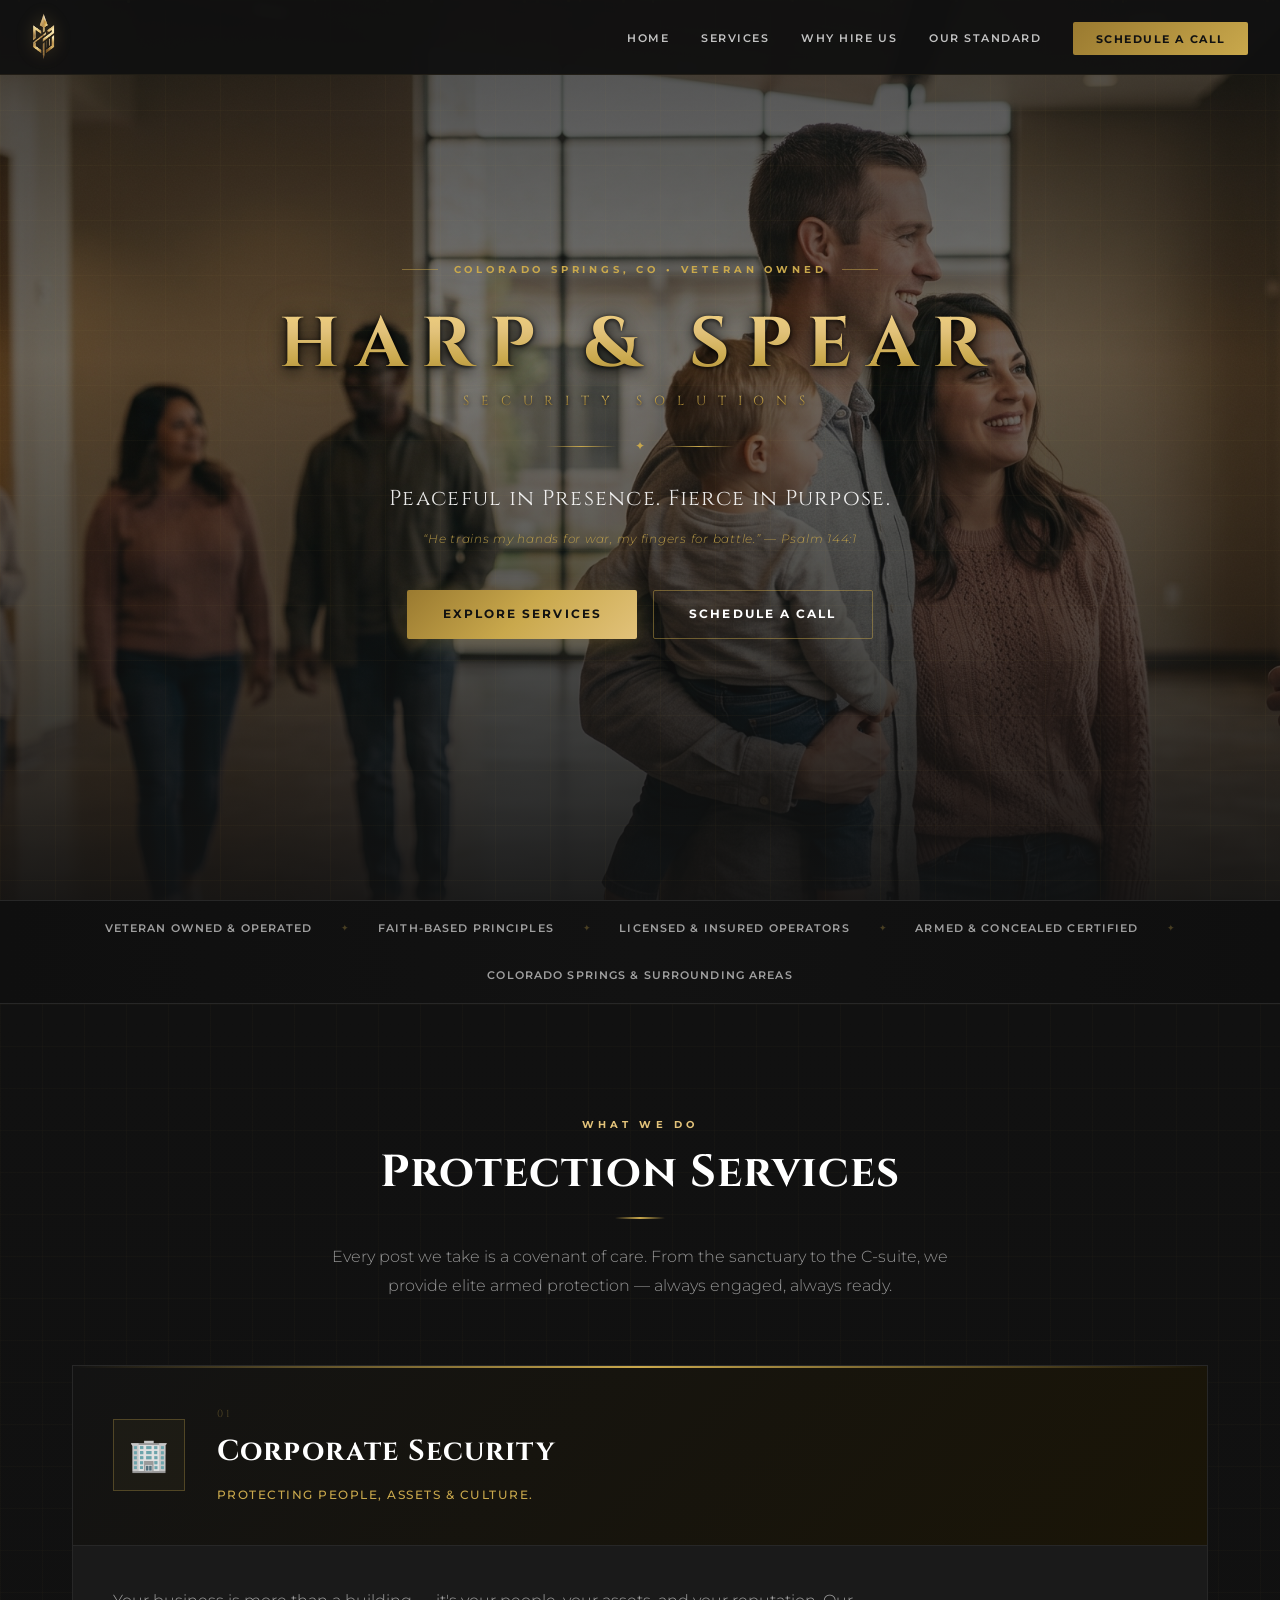
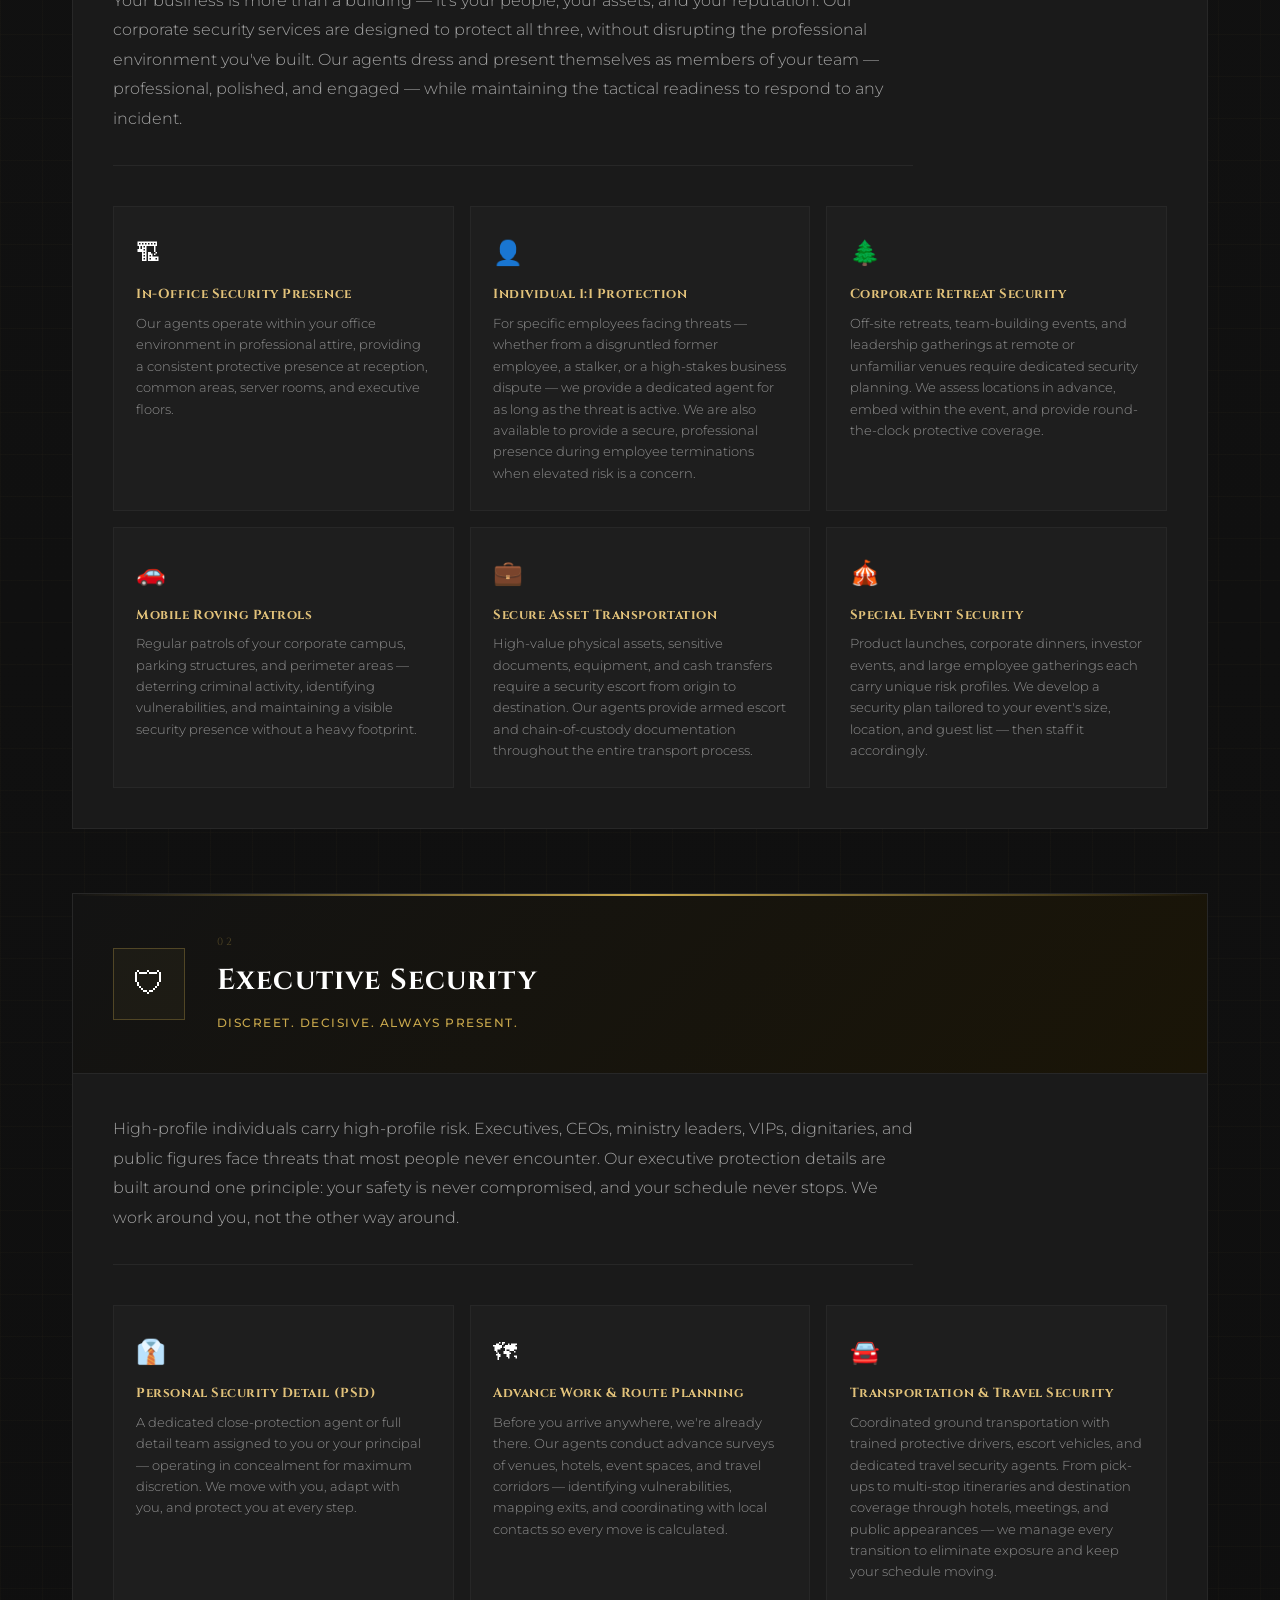
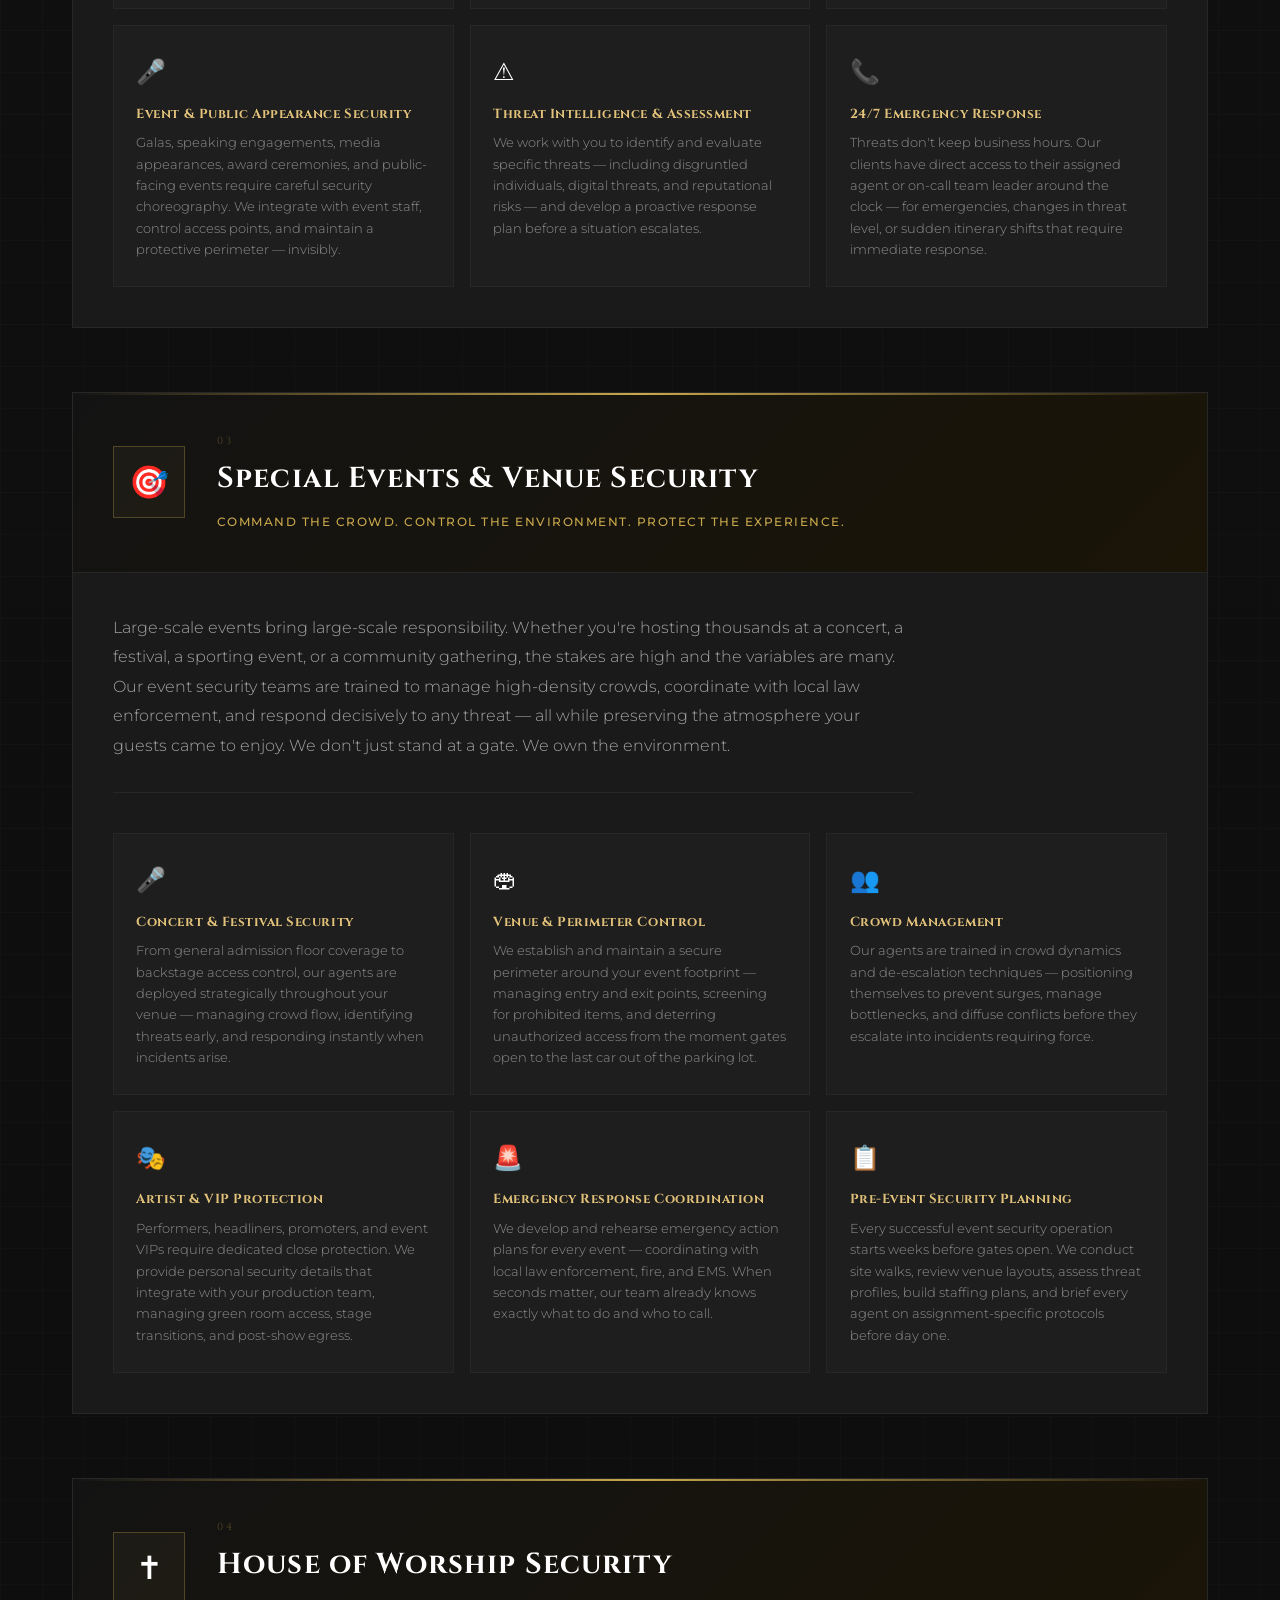
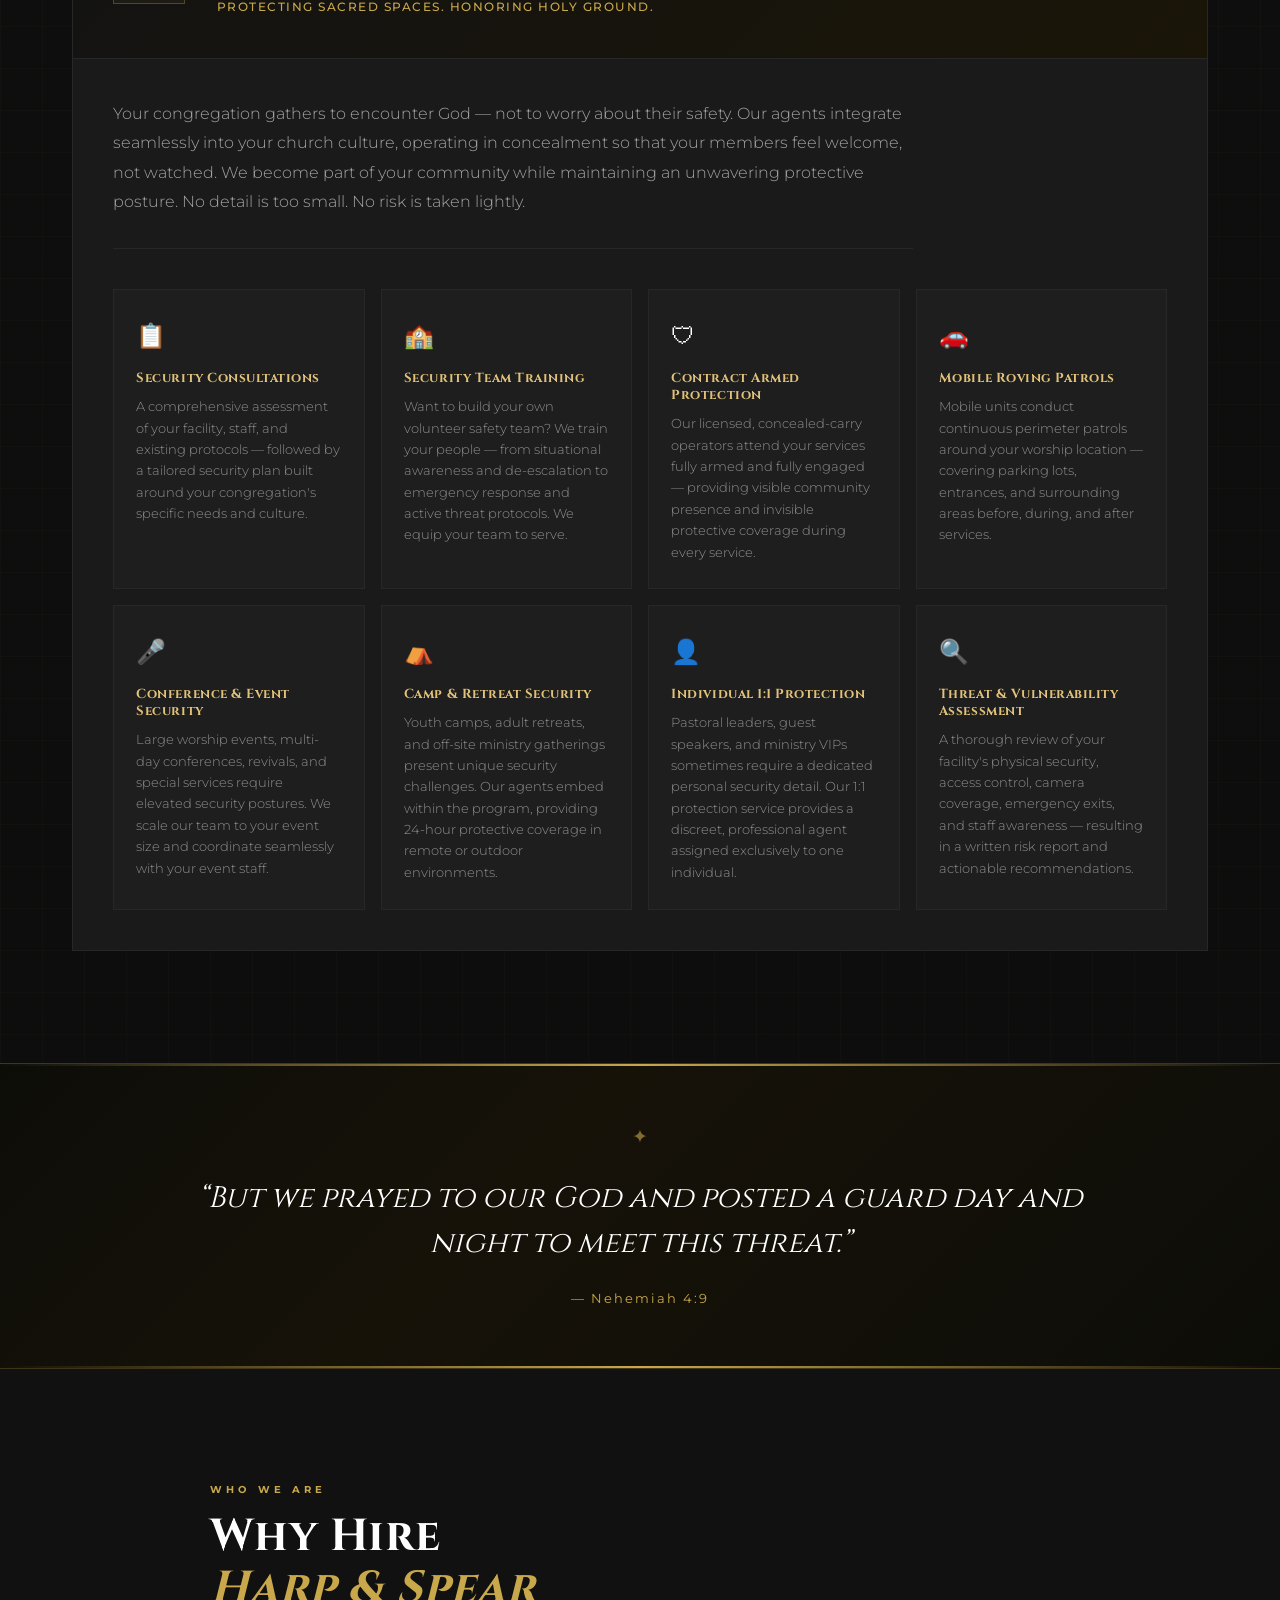
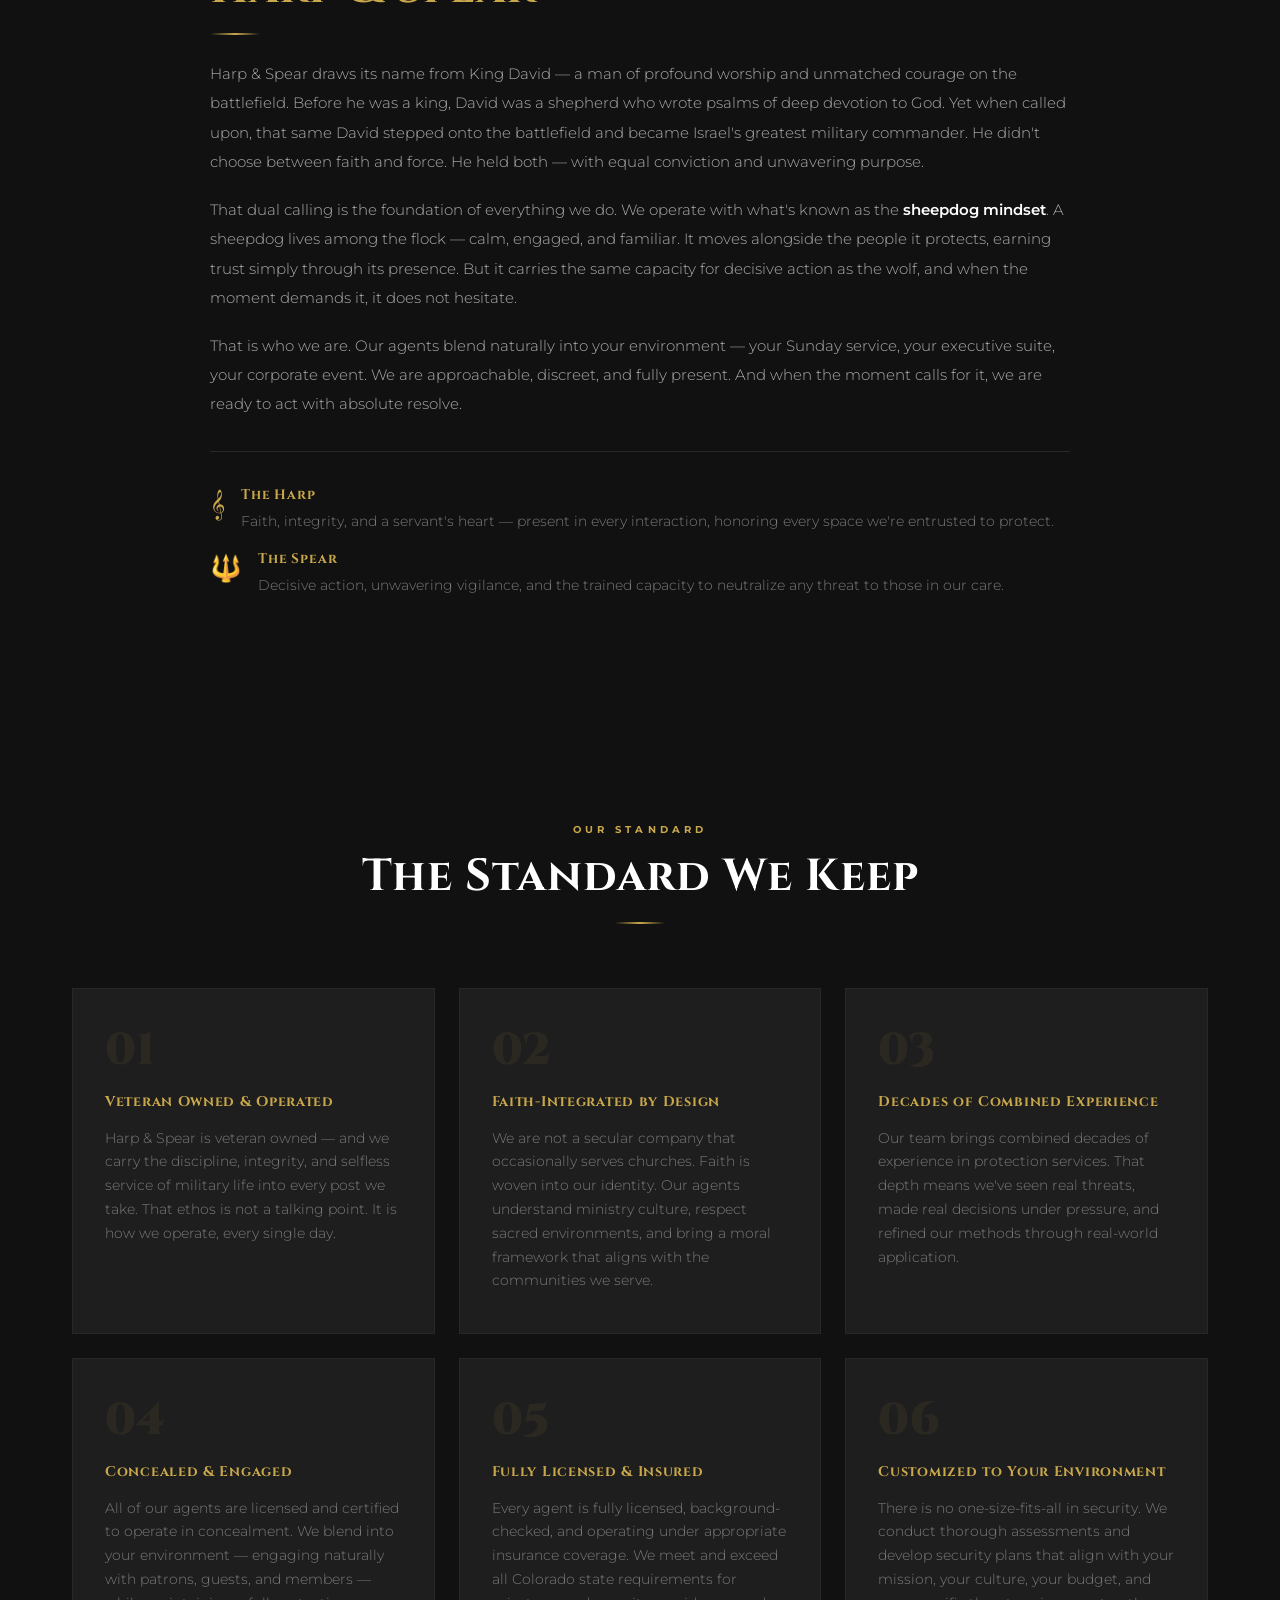
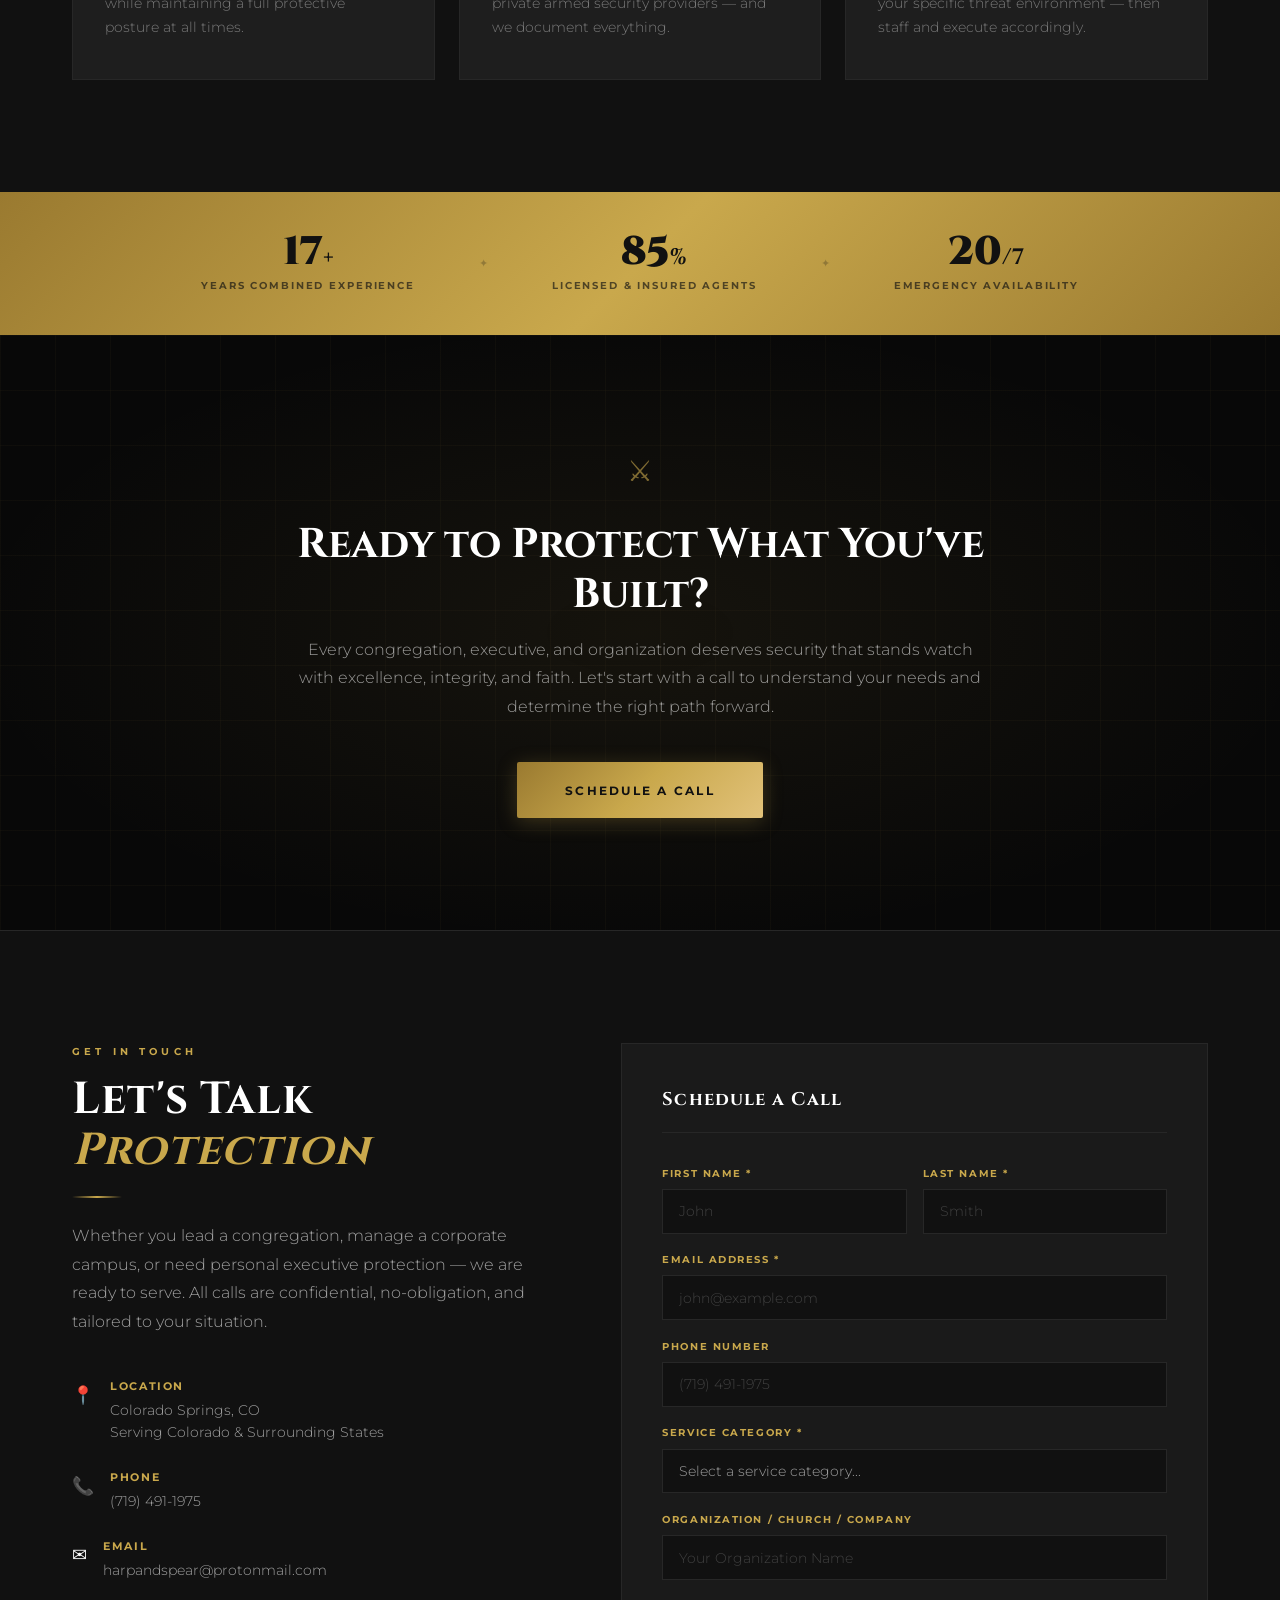
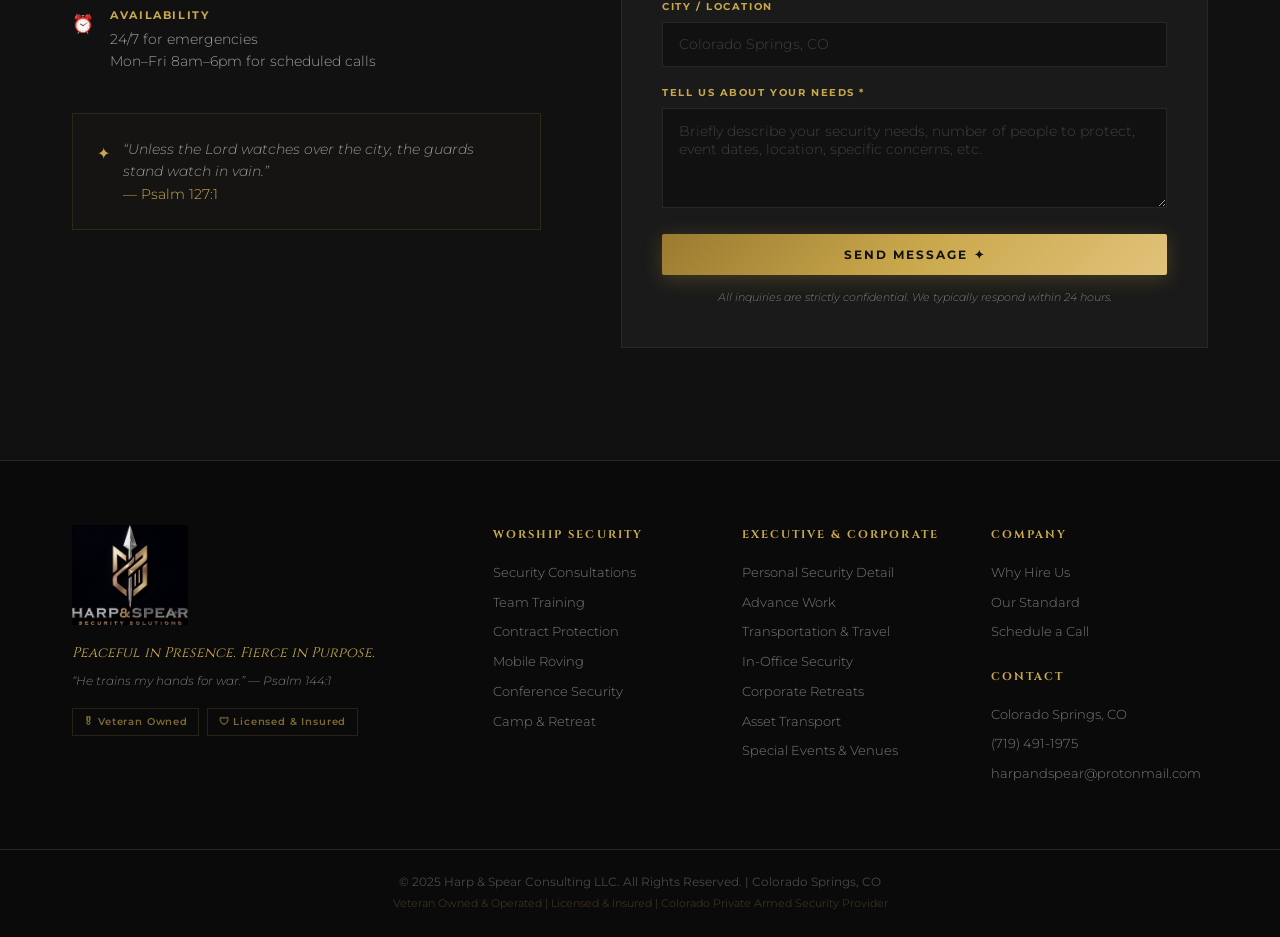
==== commit bf8822d7: "Add files via upload" ====
--- a/index.html
+++ b/index.html
@@ -216,11 +216,6 @@
             </div>
           </div>
         </div>
-        <!-- JOEL BANNER -->
-        <div class="section-banner-img">
-          <img src="joel_banner.png" alt="Executive security detail at a public event" loading="lazy" />
-          <div class="banner-img-overlay"></div>
-        </div>
       </div>
 
       <!-- SPECIAL EVENTS & VENUE SECURITY -->
@@ -270,11 +265,6 @@
             </div>
           </div>
         </div>
-        <!-- CONCERT BANNER -->
-        <div class="section-banner-img">
-          <img src="concert1.png" alt="Large outdoor concert venue with security presence at sunset" loading="lazy" />
-          <div class="banner-img-overlay"></div>
-        </div>
       </div>
 
       <!-- WORSHIP SECURITY -->
@@ -334,11 +324,6 @@
             </div>
           </div>
         </div>
-        <!-- RANDY BANNER -->
-        <div class="section-banner-img">
-          <img src="randy_banner.png" alt="Harp & Spear agent outside a house of worship" loading="lazy" />
-          <div class="banner-img-overlay"></div>
-        </div>
       </div>
 
     </div>
@@ -356,17 +341,7 @@
   <!-- WHY HIRE HARP & SPEAR -->
   <section id="why-hire" class="about" aria-labelledby="why-hire-heading">
     <div class="section-container">
-      <div class="about-grid">
-        <!-- LEFT: Photo -->
-        <div class="about-visual">
-          <div class="about-photo-frame">
-            <img src="daniel_square.png" alt="Harp & Spear agent greeting a congregation member" class="about-photo" />
-            <div class="frame-corner tl"></div>
-            <div class="frame-corner tr"></div>
-            <div class="frame-corner bl"></div>
-            <div class="frame-corner br"></div>
-          </div>
-        </div>
+      <div class="about-grid about-grid-single">
         <!-- RIGHT: Content -->
         <div class="about-content">
           <div class="section-label">WHO WE ARE</div>
@@ -655,6 +630,9 @@
     </div>
   </footer>
 
+  <!-- ===== MOBILE FLOATING CTA ===== -->
+  <a href="#contact" class="mobile-cta-float">Schedule a Call</a>
+
   <script src="script.js"></script>
 </body>
 </html>
--- a/styles.css
+++ b/styles.css
@@ -156,7 +156,38 @@
 .nav-toggle.open span:nth-child(2){opacity:0;}
 .nav-toggle.open span:nth-child(3){transform:translateY(-7px) rotate(-45deg);}
 
-/* ===== HERO ===== */
+/* ===== MOBILE FLOATING CTA ===== */
+.mobile-cta-float{
+  display:none;
+  position:fixed;
+  bottom:1.5rem;
+  left:50%;
+  transform:translateX(-50%);
+  z-index:998;
+  background:linear-gradient(135deg,var(--gold-dark),var(--gold));
+  color:var(--charcoal);
+  font-family:var(--font-body);
+  font-size:0.82rem;
+  font-weight:700;
+  letter-spacing:0.12em;
+  text-transform:uppercase;
+  padding:0.9rem 2.2rem;
+  border-radius:2px;
+  box-shadow:0 4px 24px rgba(201,168,76,0.4);
+  white-space:nowrap;
+  transition:var(--transition);
+}
+.mobile-cta-float:hover{
+  background:linear-gradient(135deg,var(--gold),var(--gold-shimmer));
+  box-shadow:0 6px 32px rgba(201,168,76,0.6);
+  transform:translateX(-50%) translateY(-2px);
+}
+
+@media(max-width:768px){
+  .mobile-cta-float{ display:block; }
+}
+
+
 .hero{
   position:relative;min-height:100vh;
   display:flex;align-items:center;justify-content:center;
@@ -164,28 +195,27 @@
 }
 .hero-img-layer{
   position:absolute;inset:0;z-index:0;
-  background:url('Background_harpspear_shield.png') 30% center / cover no-repeat;
+  background:url('Header_banner_image.png') center center / cover no-repeat;
 }
 
 @media(max-width:768px){
   .hero{
     flex-direction:column;
-    align-items:center;
-    justify-content:center;
-    min-height:100vh;
+    align-items:stretch;
+    min-height:auto;
   }
   .hero-img-layer{
-    position:absolute;
-    inset:0;
-    height:100%;
-    margin-top:0;
-    background:url('Background_harpspear_shield.png') 30% center / cover no-repeat;
+    position:relative;
+    height:280px;
+    flex-shrink:0;
+    margin-top:70px;
+    background:url('Header_banner_image.png') 100% top / cover no-repeat;
   }
   .hero-bg-layer{
-    display:block;
+    display:none;
   }
   .hero-content{
-    background:transparent;
+    background:var(--charcoal);
     padding:2.5rem 1.5rem;
     position:relative;
     z-index:3;
@@ -201,10 +231,10 @@
   position:absolute;inset:0;z-index:1;
   background:linear-gradient(
     to bottom,
-    rgba(17,17,17,0.86) 0%,
-    rgba(17,17,17,0.68) 40%,
-    rgba(17,17,17,0.82) 70%,
-    rgba(17,17,17,0.97) 100%
+    rgba(17,17,17,0.75) 0%,
+    rgba(17,17,17,0.55) 40%,
+    rgba(17,17,17,0.7) 70%,
+    rgba(17,17,17,0.95) 100%
   );
 }
 .hero-grid-overlay{
@@ -344,6 +374,7 @@
 /* ===== ABOUT / WHY HIRE ===== */
 .about{padding:7rem 0;background:var(--charcoal);}
 .about-grid{display:grid;grid-template-columns:1fr 1.45fr;gap:5rem;align-items:start;}
+.about-grid-single{grid-template-columns:1fr;gap:0;max-width:860px;margin:0 auto;}
 
 /* Photo frame */
 .about-visual{position:relative;}
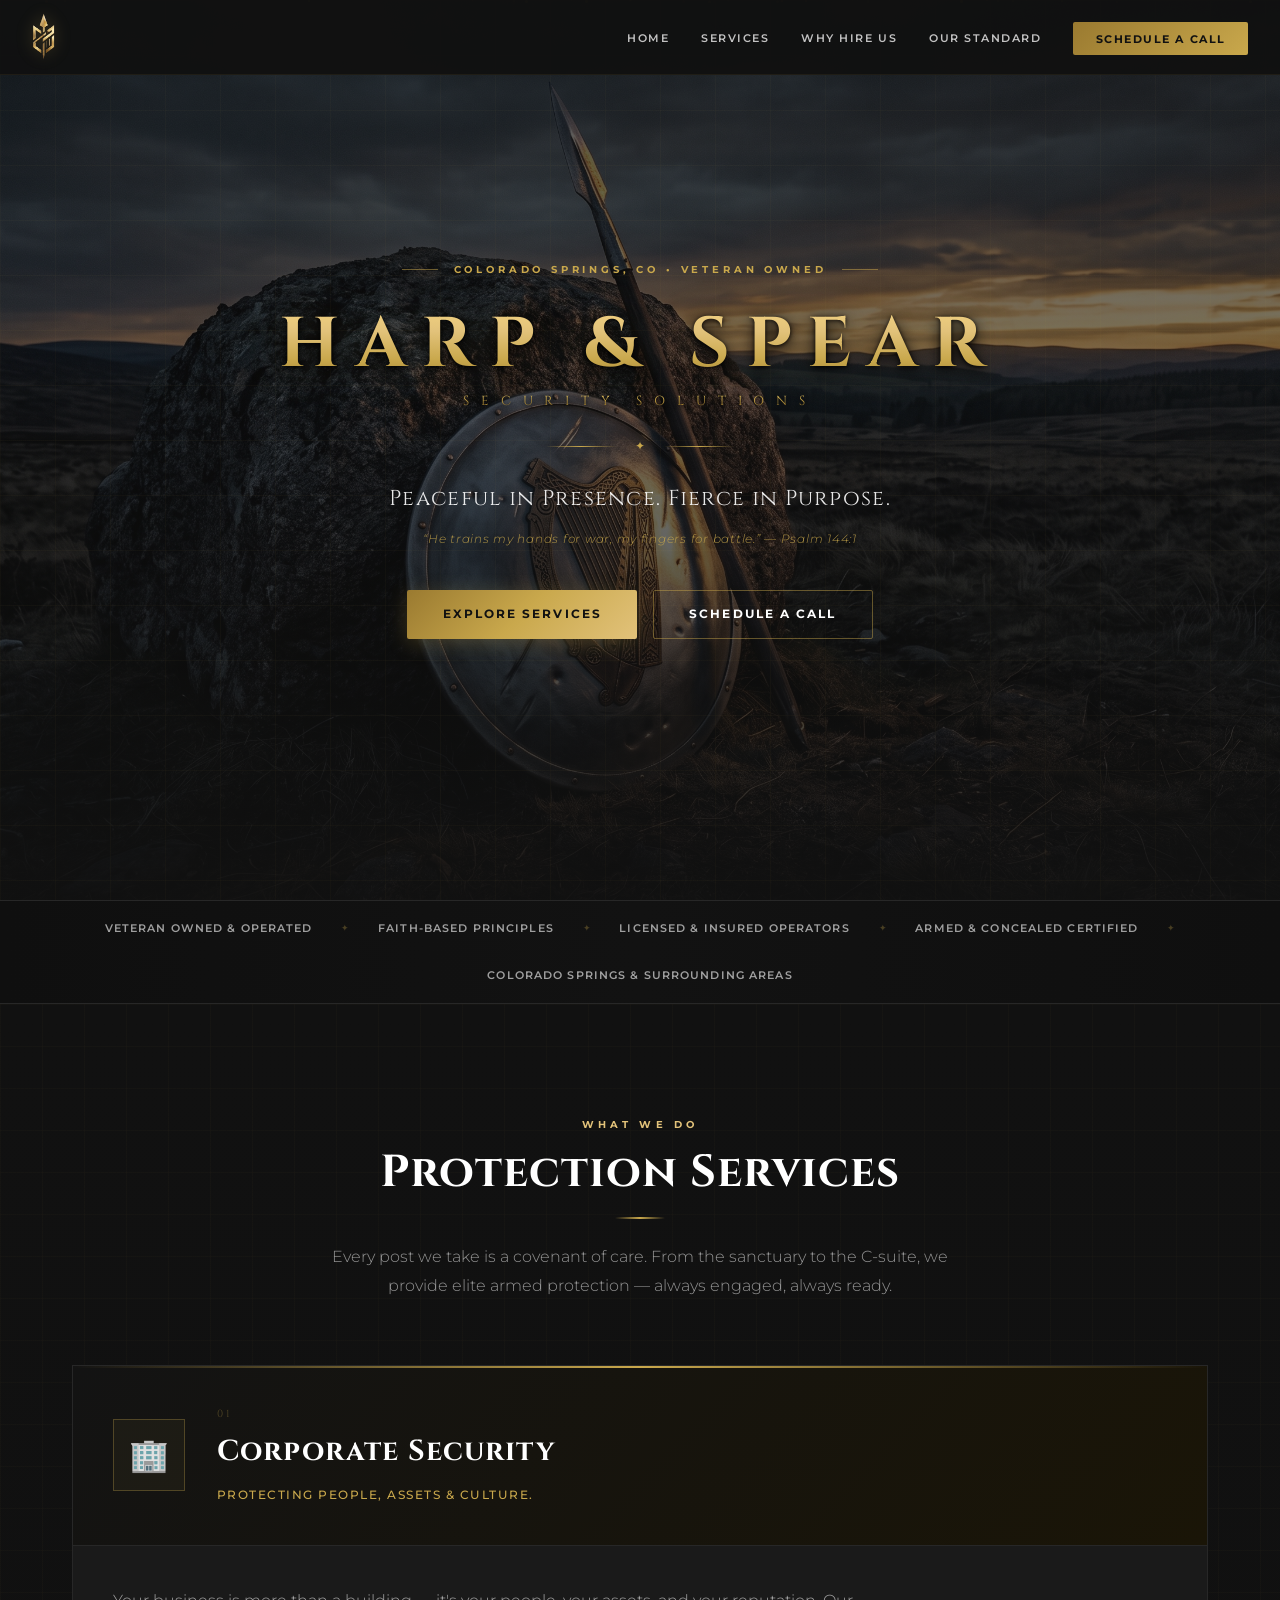
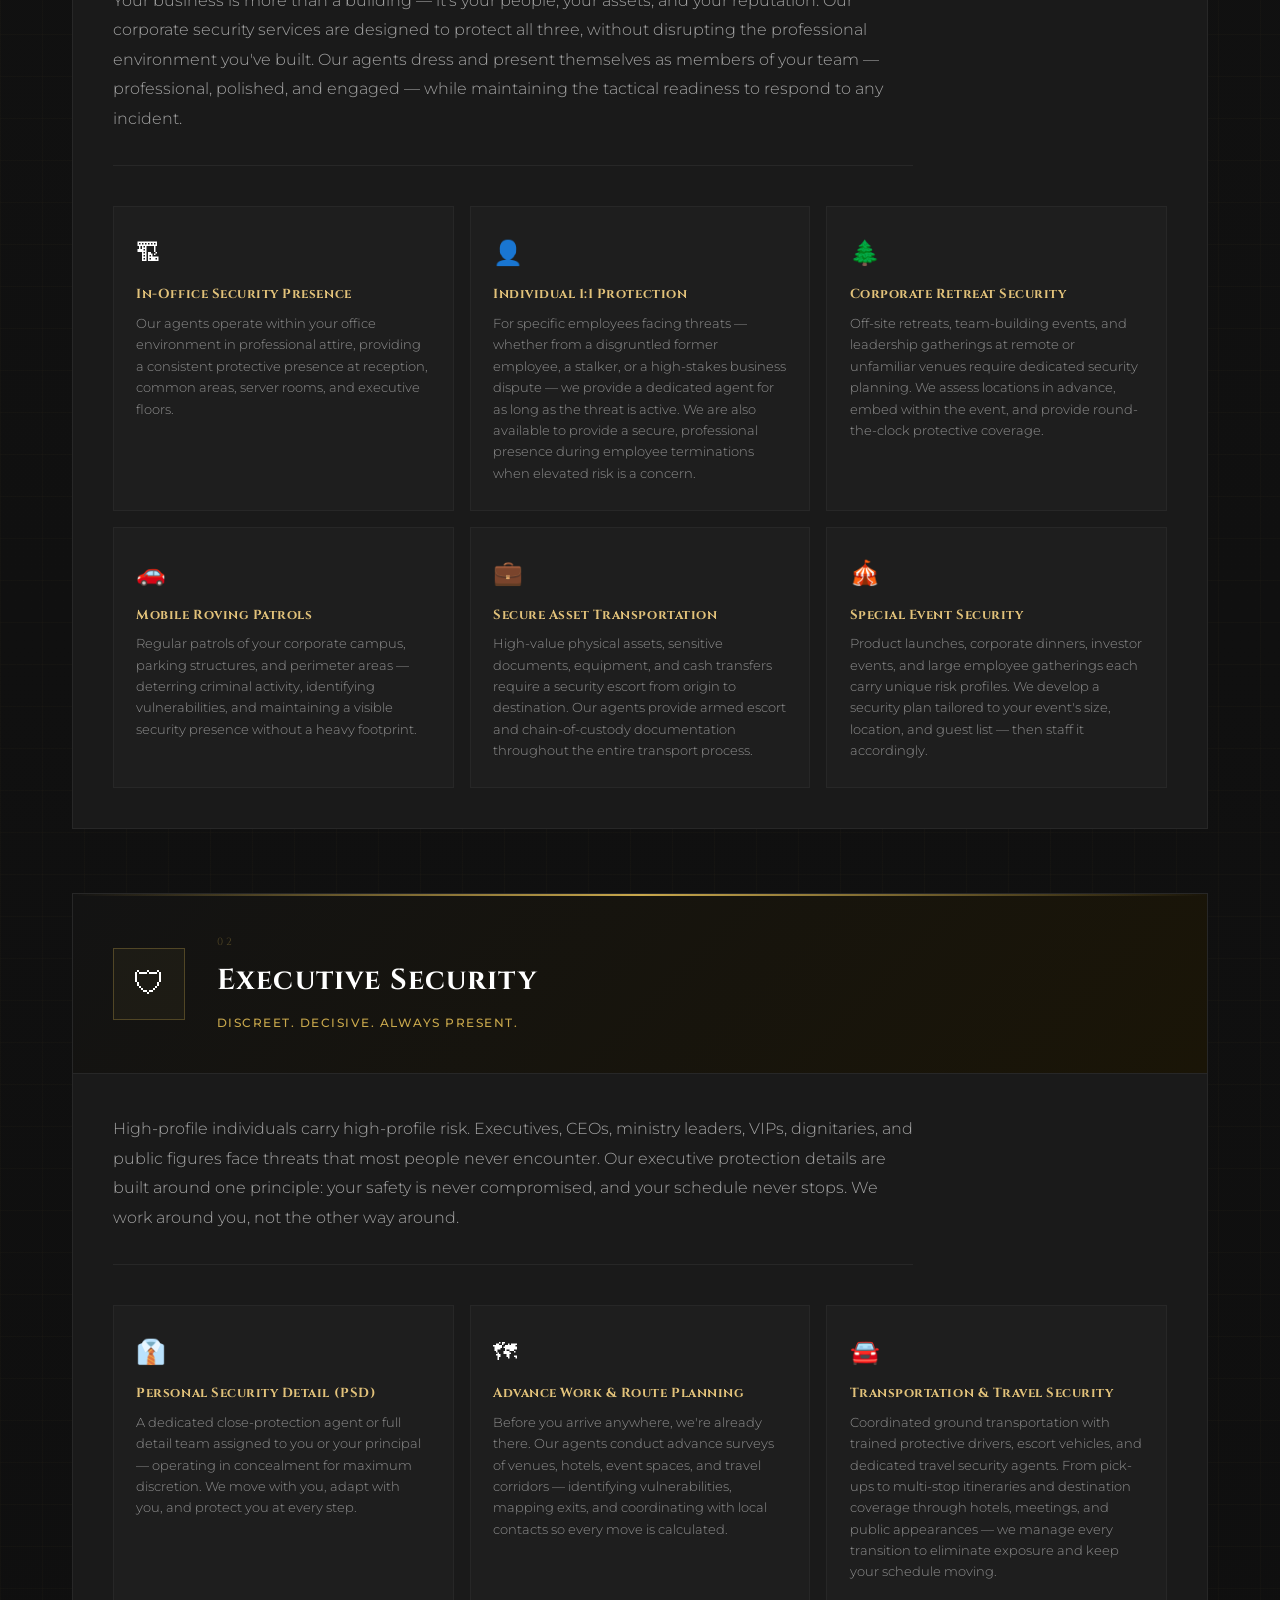
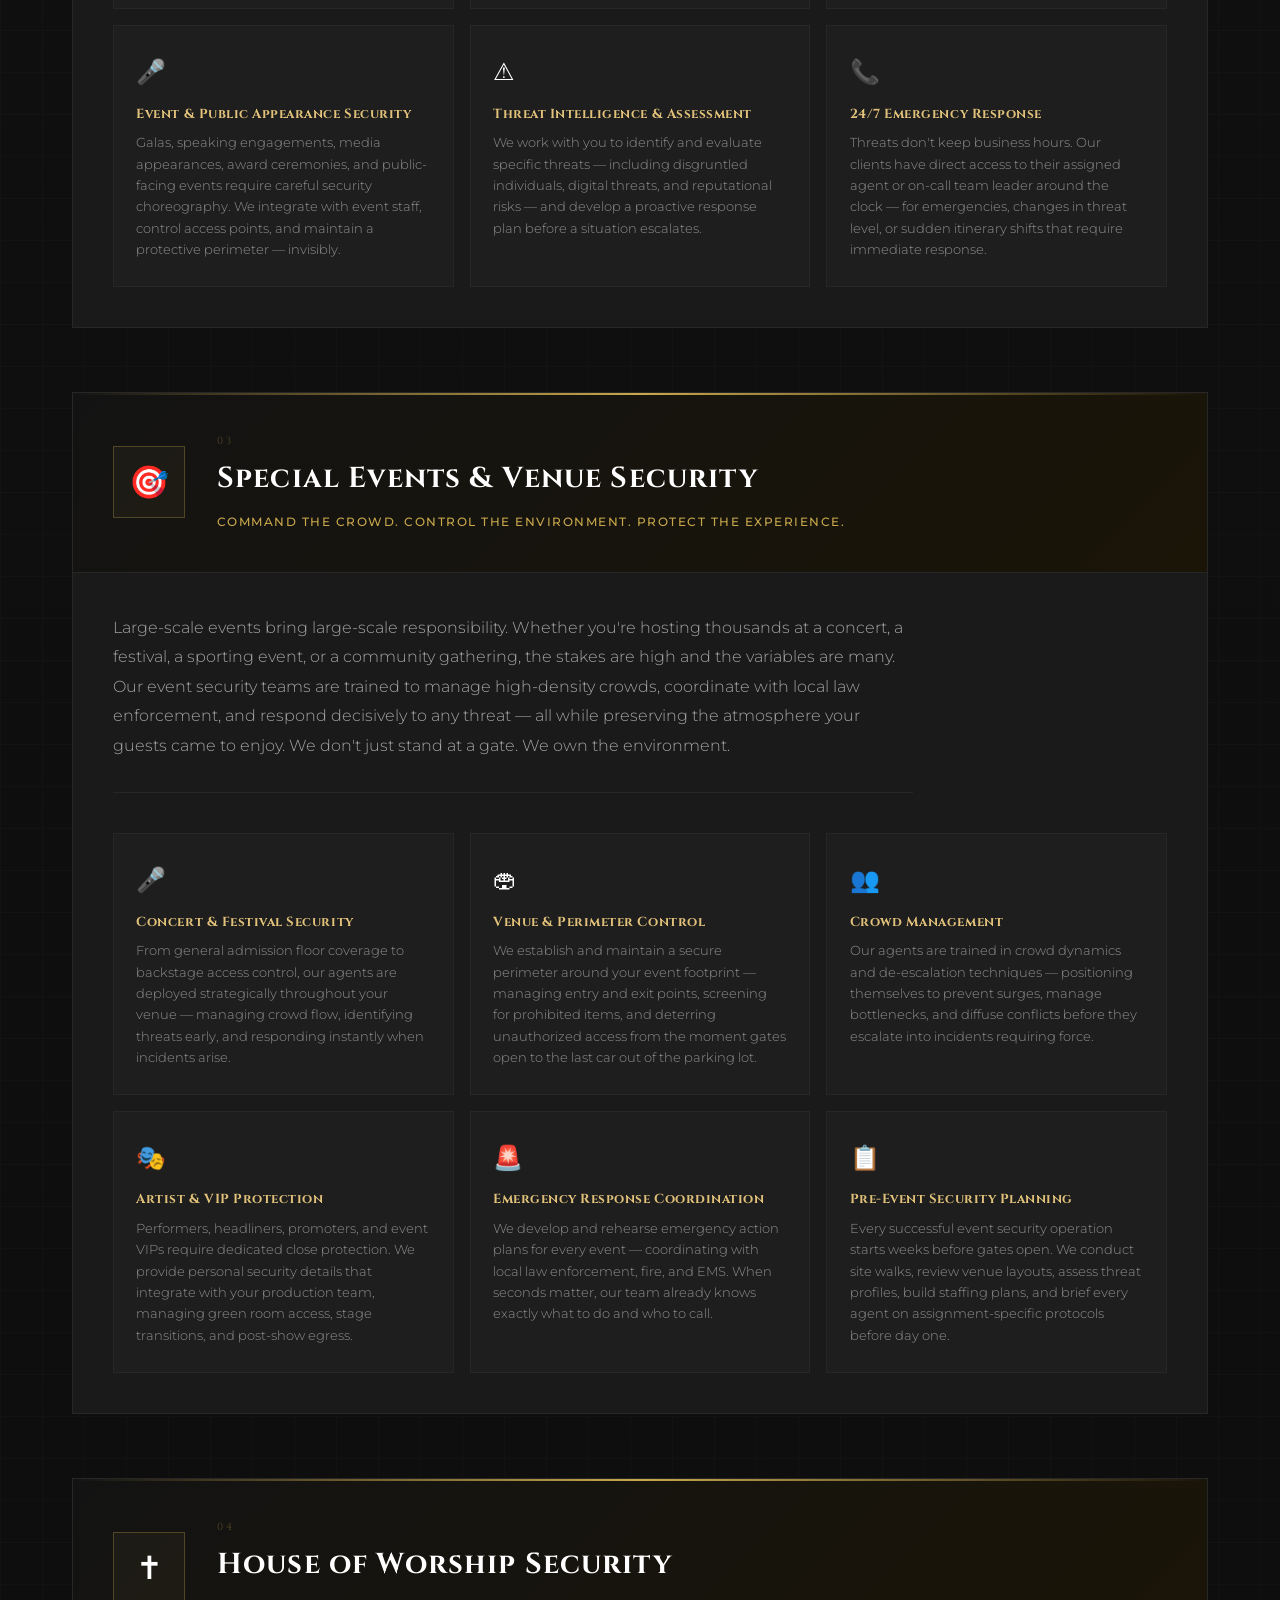
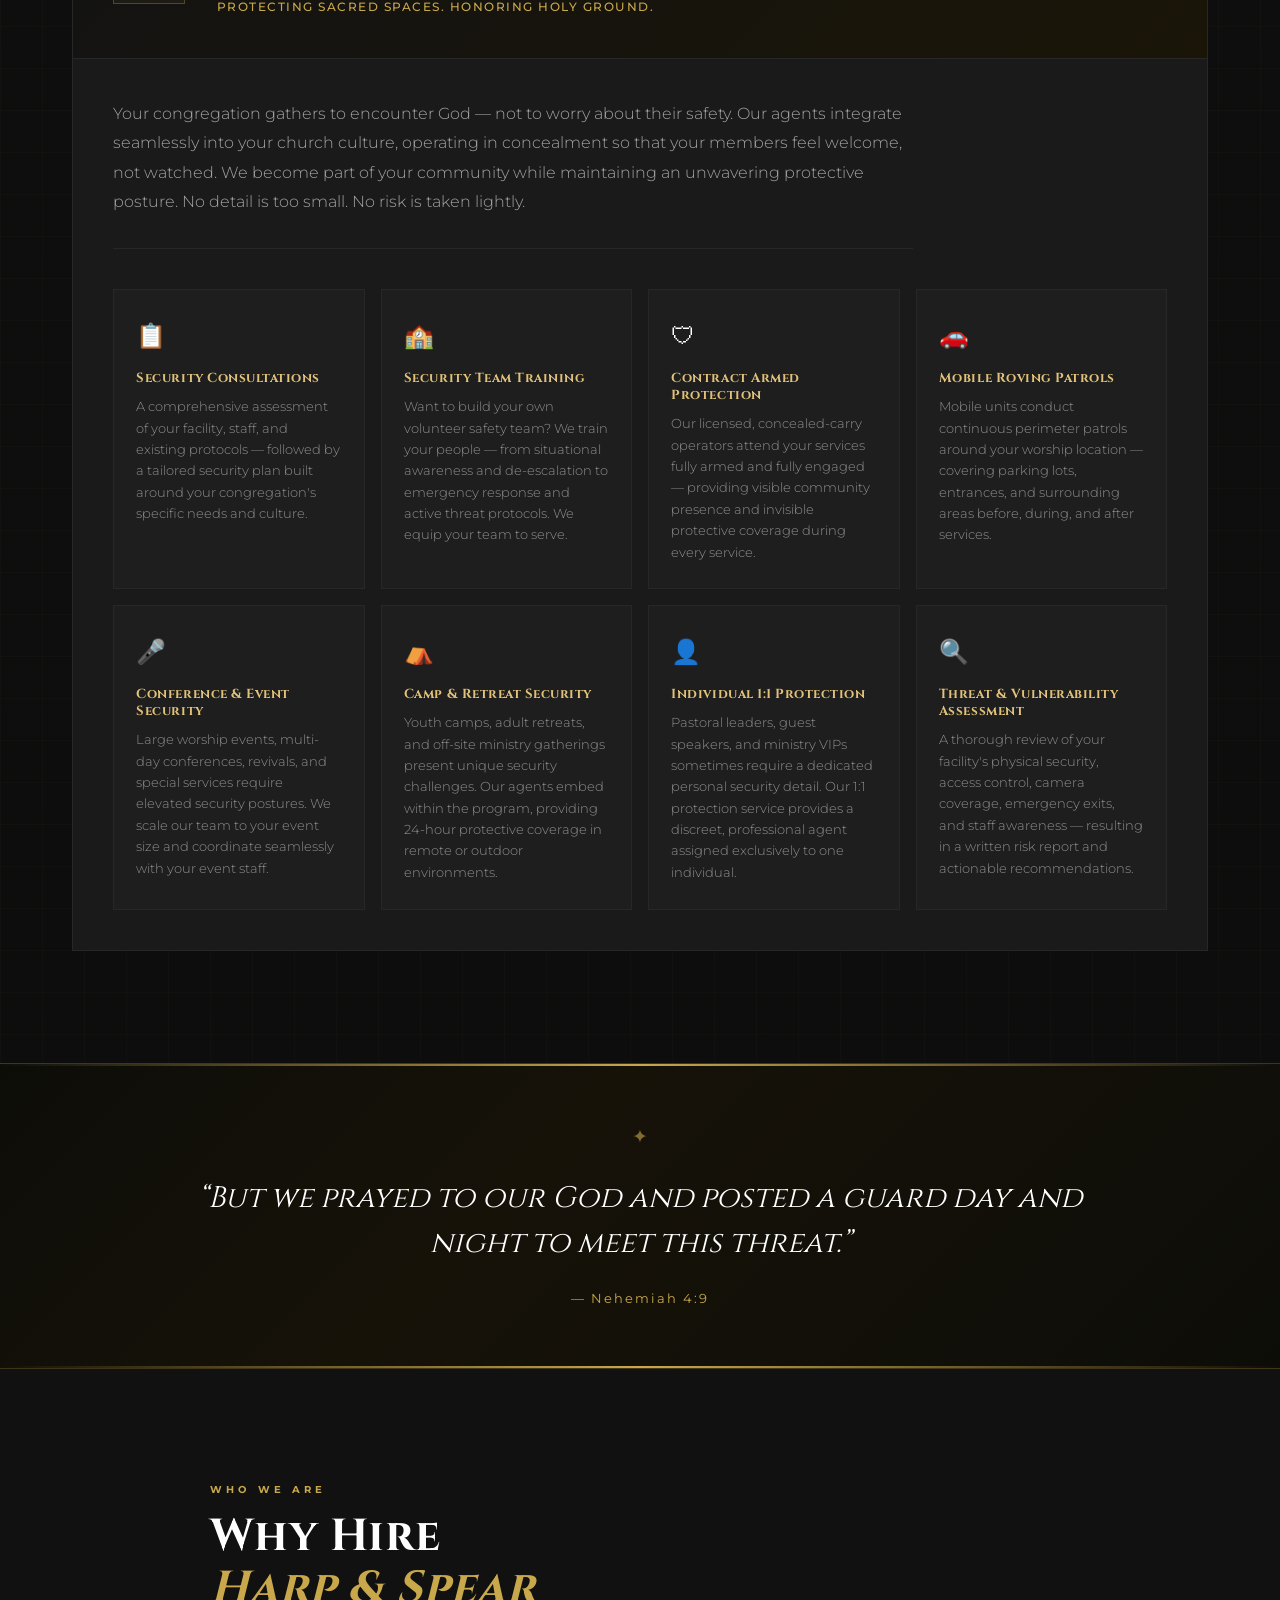
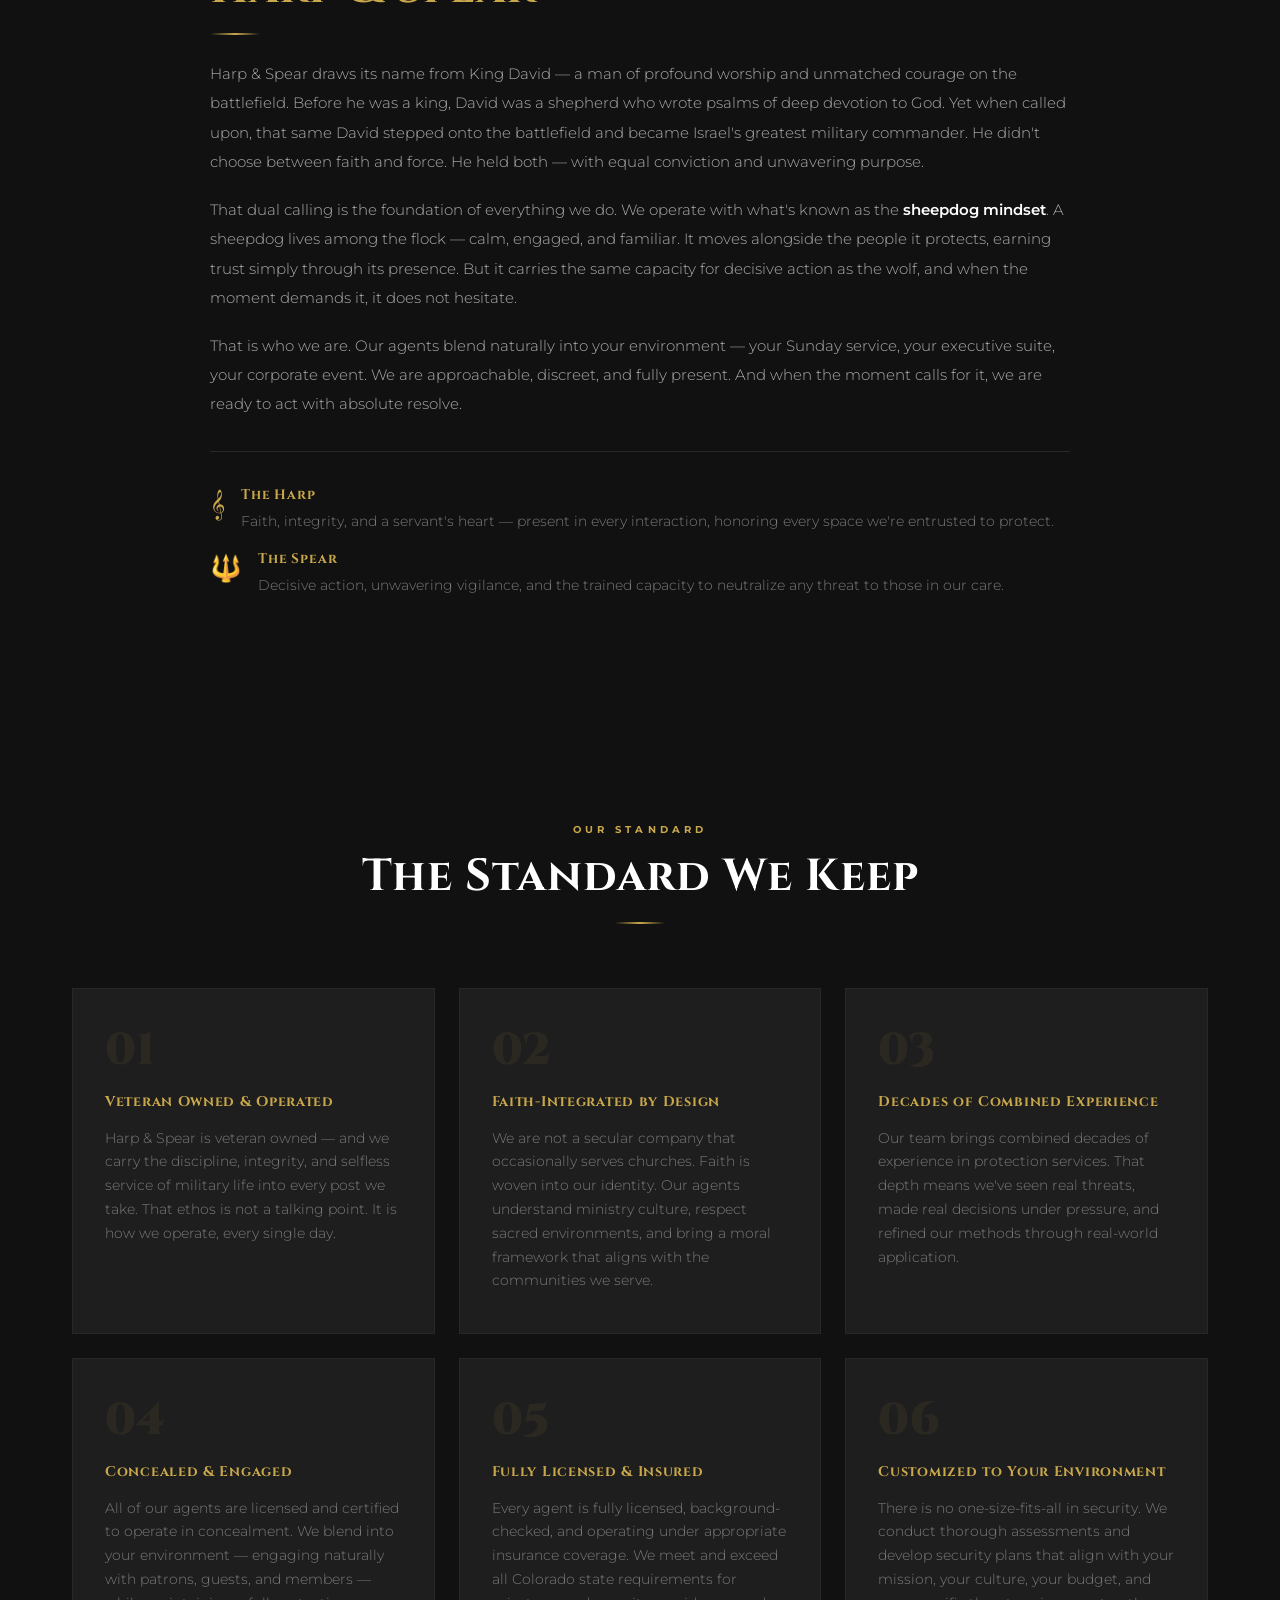
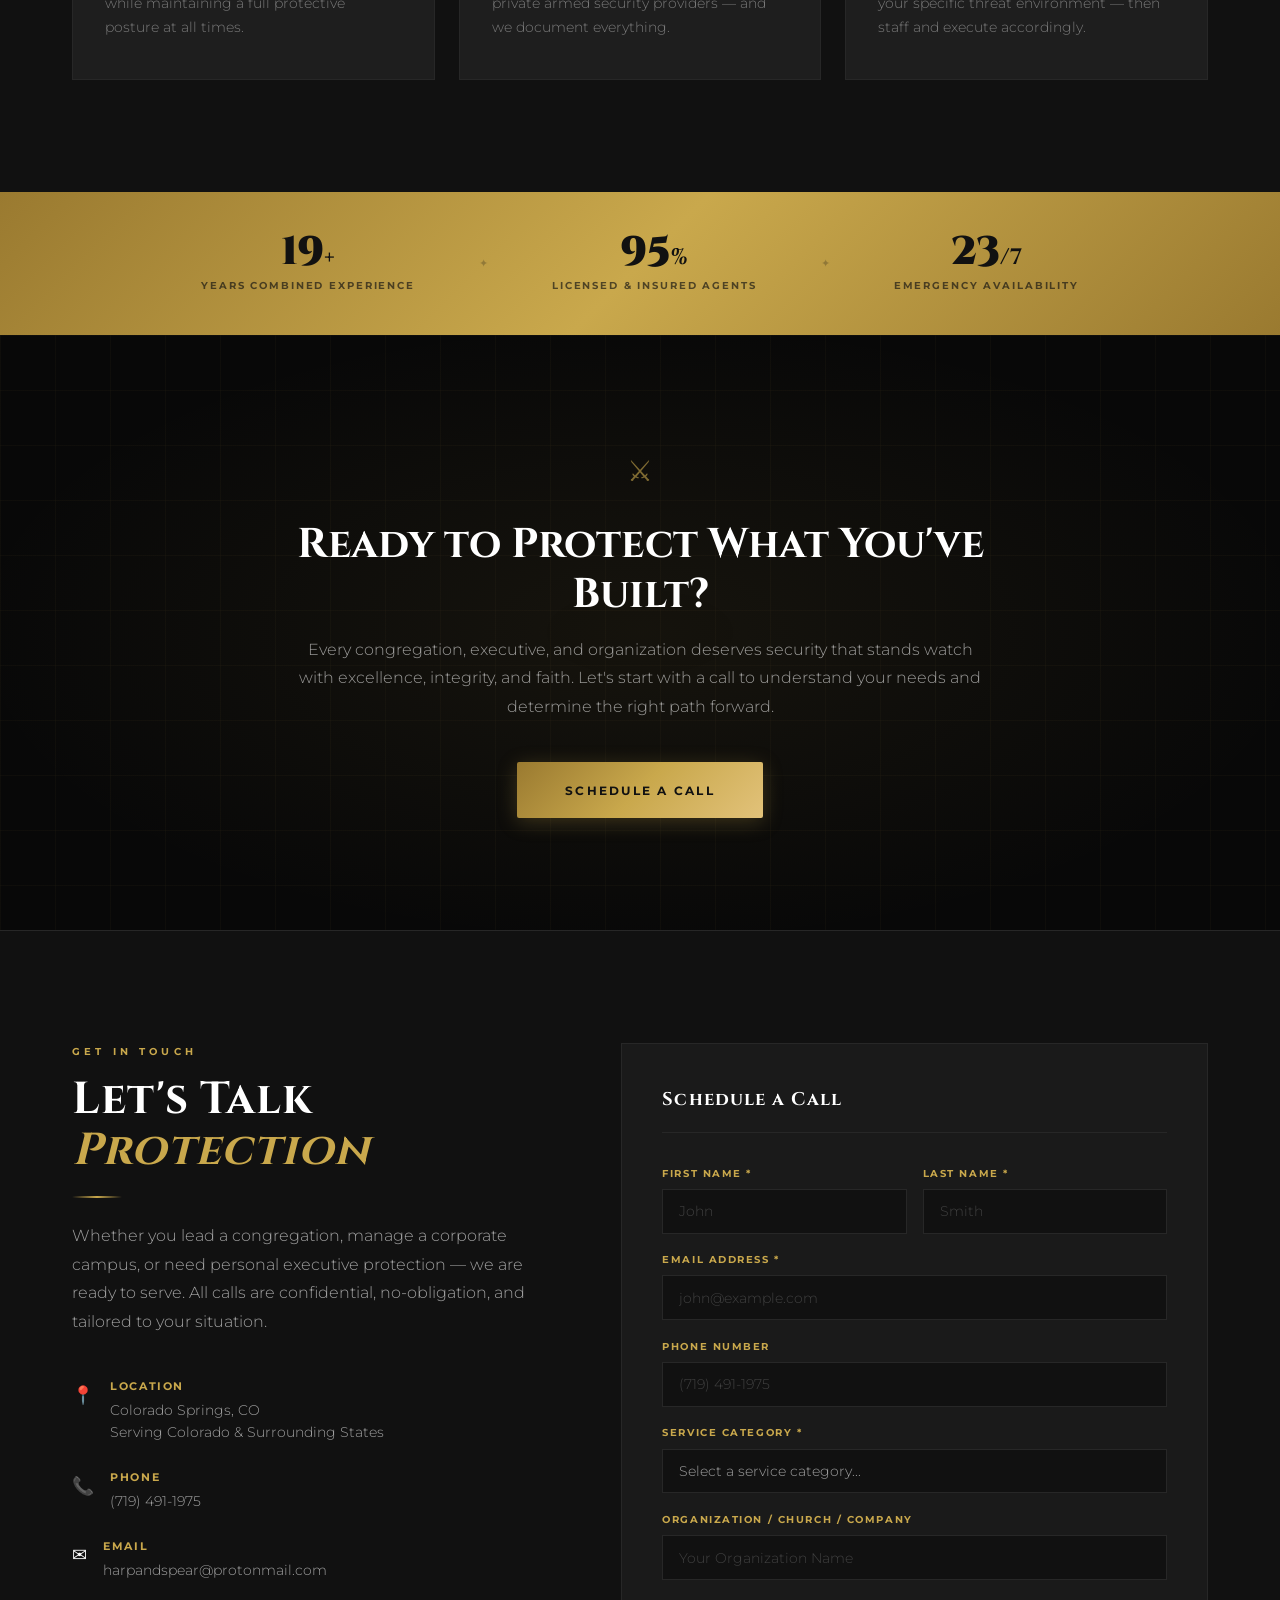
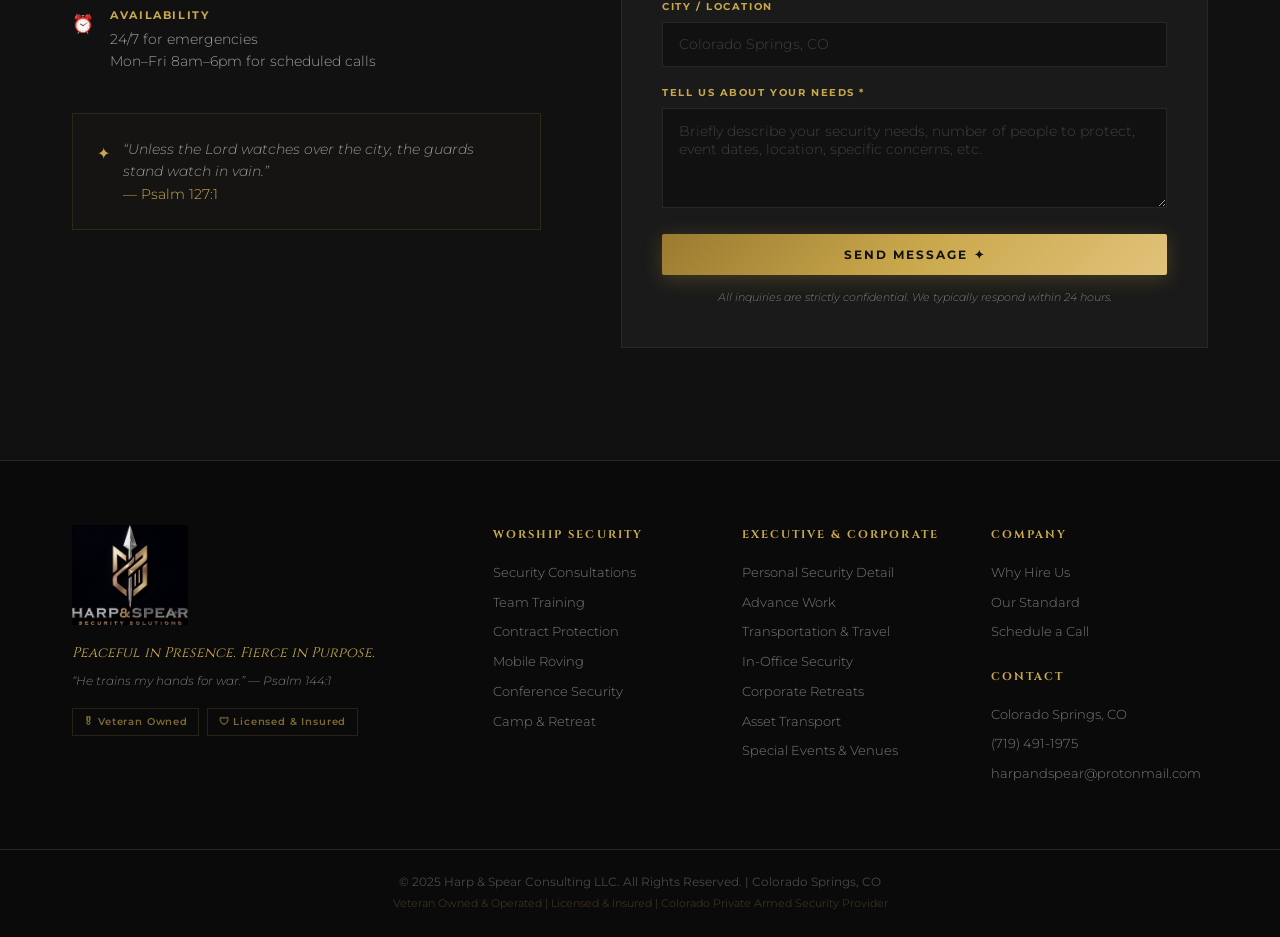
==== commit c2c7a40e: "Add files via upload" ====
--- a/index.html
+++ b/index.html
@@ -48,6 +48,7 @@
       <a href="#home" class="nav-logo" aria-label="Harp & Spear Consulting - Home">
         <img src="Spear_LogoBG-removebg-preview.png" alt="Harp & Spear Consulting" class="nav-logo-img" width="48" height="48" />
       </a>
+      <a href="#contact" class="nav-cta nav-cta-mobile">Schedule a Call</a>
       <button class="nav-toggle" id="navToggle" aria-label="Toggle navigation menu" aria-expanded="false" aria-controls="navLinks">
         <span></span><span></span><span></span>
       </button>
@@ -630,9 +631,6 @@
     </div>
   </footer>
 
-  <!-- ===== MOBILE FLOATING CTA ===== -->
-  <a href="#contact" class="mobile-cta-float">Schedule a Call</a>
-
   <script src="script.js"></script>
 </body>
 </html>
--- a/styles.css
+++ b/styles.css
@@ -156,36 +156,30 @@
 .nav-toggle.open span:nth-child(2){opacity:0;}
 .nav-toggle.open span:nth-child(3){transform:translateY(-7px) rotate(-45deg);}
 
-/* ===== MOBILE FLOATING CTA ===== */
-.mobile-cta-float{
+/* Mobile-only Schedule a Call button in nav bar */
+.nav-cta-mobile{
   display:none;
-  position:fixed;
-  bottom:1.5rem;
-  left:50%;
-  transform:translateX(-50%);
-  z-index:998;
-  background:linear-gradient(135deg,var(--gold-dark),var(--gold));
-  color:var(--charcoal);
-  font-family:var(--font-body);
-  font-size:0.82rem;
-  font-weight:700;
-  letter-spacing:0.12em;
-  text-transform:uppercase;
-  padding:0.9rem 2.2rem;
-  border-radius:2px;
-  box-shadow:0 4px 24px rgba(201,168,76,0.4);
-  white-space:nowrap;
-  transition:var(--transition);
-}
-.mobile-cta-float:hover{
-  background:linear-gradient(135deg,var(--gold),var(--gold-shimmer));
-  box-shadow:0 6px 32px rgba(201,168,76,0.6);
-  transform:translateX(-50%) translateY(-2px);
-}
-
+}
 @media(max-width:768px){
-  .mobile-cta-float{ display:block; }
-}
+  .nav-cta-mobile{
+    display:inline-flex;
+    align-items:center;
+    margin-left:auto;
+    margin-right:1rem;
+    font-size:0.7rem;
+    padding:0.5rem 1rem;
+    background:linear-gradient(135deg,var(--gold-dark),var(--gold));
+    color:var(--charcoal);
+    font-family:var(--font-body);
+    font-weight:700;
+    letter-spacing:0.1em;
+    text-transform:uppercase;
+    border-radius:2px;
+    white-space:nowrap;
+  }
+}
+
+
 
 
 .hero{
@@ -195,27 +189,39 @@
 }
 .hero-img-layer{
   position:absolute;inset:0;z-index:0;
-  background:url('Header_banner_image.png') center center / cover no-repeat;
+  background:url('Background_harpspear_shield.png') 30% center / cover no-repeat;
 }
 
 @media(max-width:768px){
   .hero{
     flex-direction:column;
-    align-items:stretch;
-    min-height:auto;
+    align-items:center;
+    justify-content:center;
+    min-height:100vh;
+    position:relative;
   }
   .hero-img-layer{
-    position:relative;
-    height:280px;
-    flex-shrink:0;
-    margin-top:70px;
-    background:url('Header_banner_image.png') 100% top / cover no-repeat;
+    position:absolute;
+    inset:0;
+    height:100%;
+    margin-top:0;
+    background:url('Background_harpspear_shield.png') 30% center / cover no-repeat;
   }
   .hero-bg-layer{
-    display:none;
+    display:block;
+    position:absolute;
+    inset:0;
+    z-index:1;
+    background:linear-gradient(
+      to bottom,
+      rgba(17,17,17,0.75) 0%,
+      rgba(17,17,17,0.55) 40%,
+      rgba(17,17,17,0.7) 70%,
+      rgba(17,17,17,0.95) 100%
+    );
   }
   .hero-content{
-    background:var(--charcoal);
+    background:transparent;
     padding:2.5rem 1.5rem;
     position:relative;
     z-index:3;
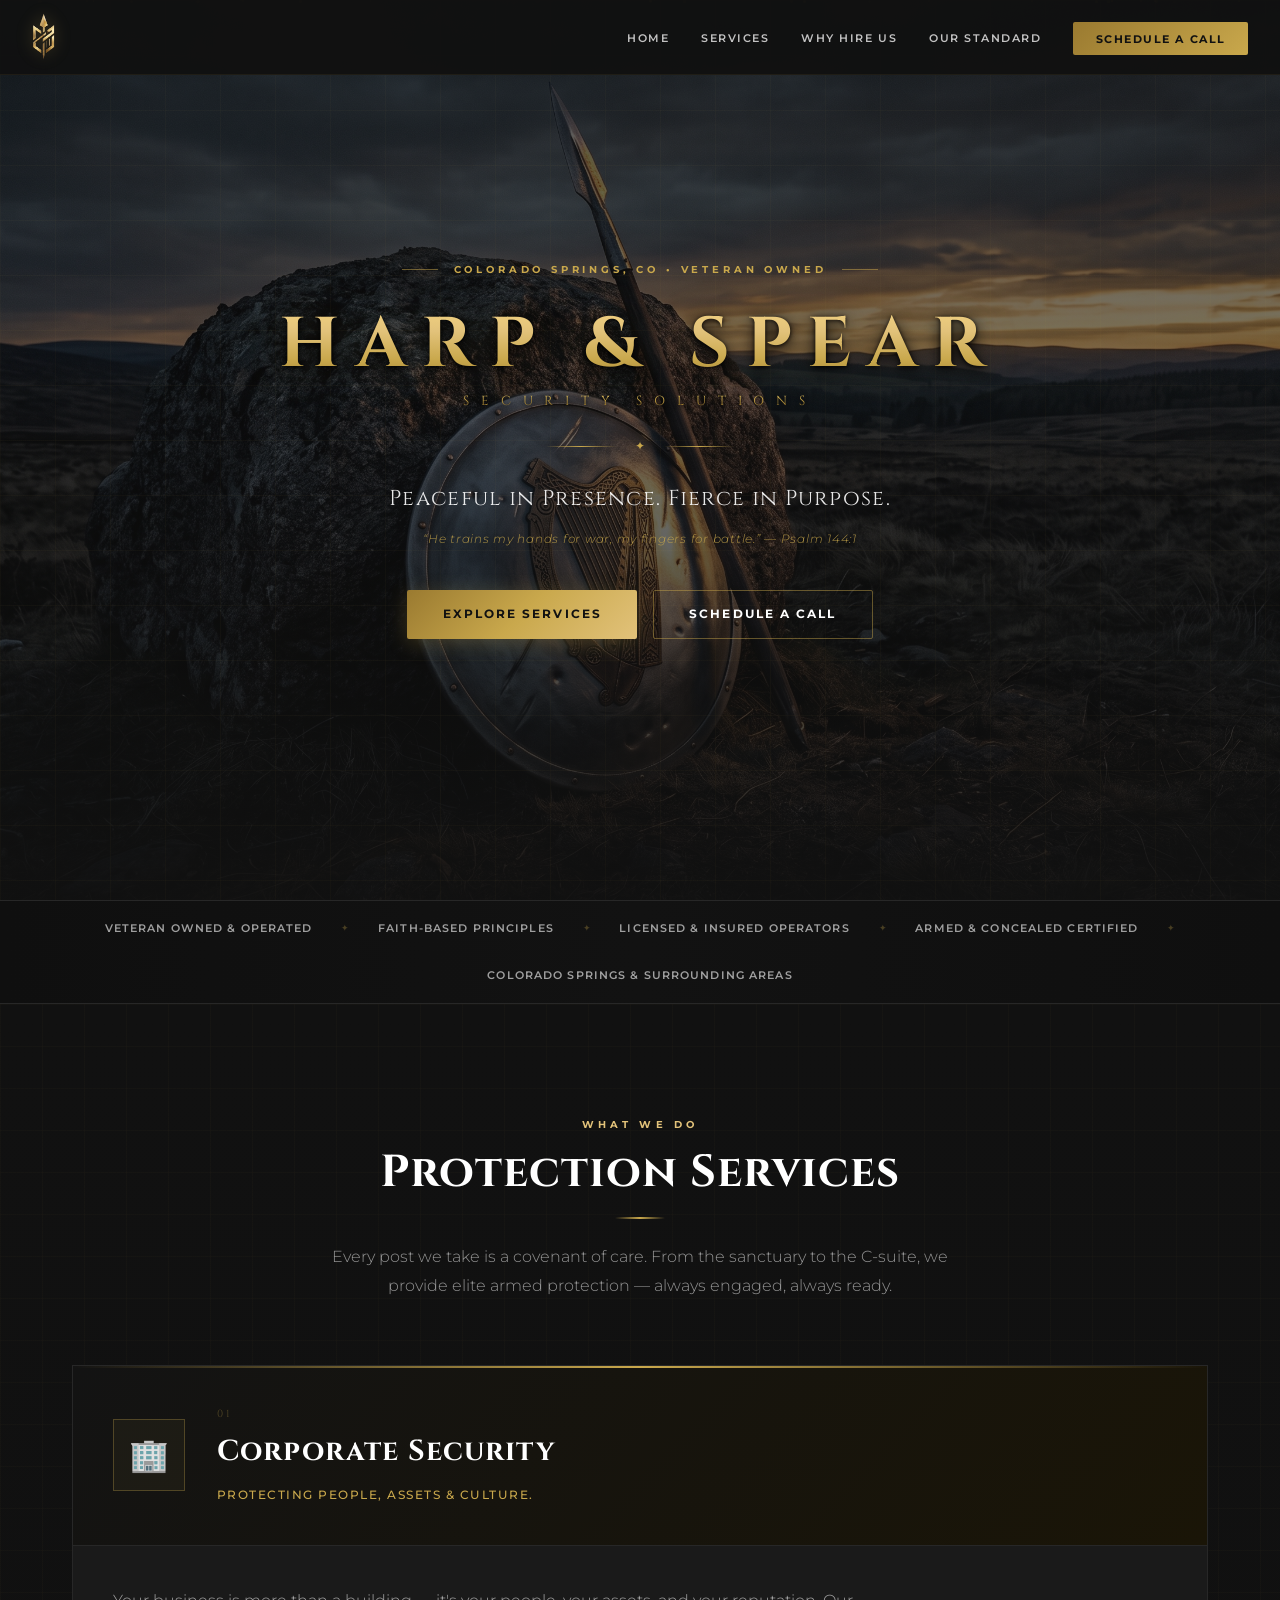
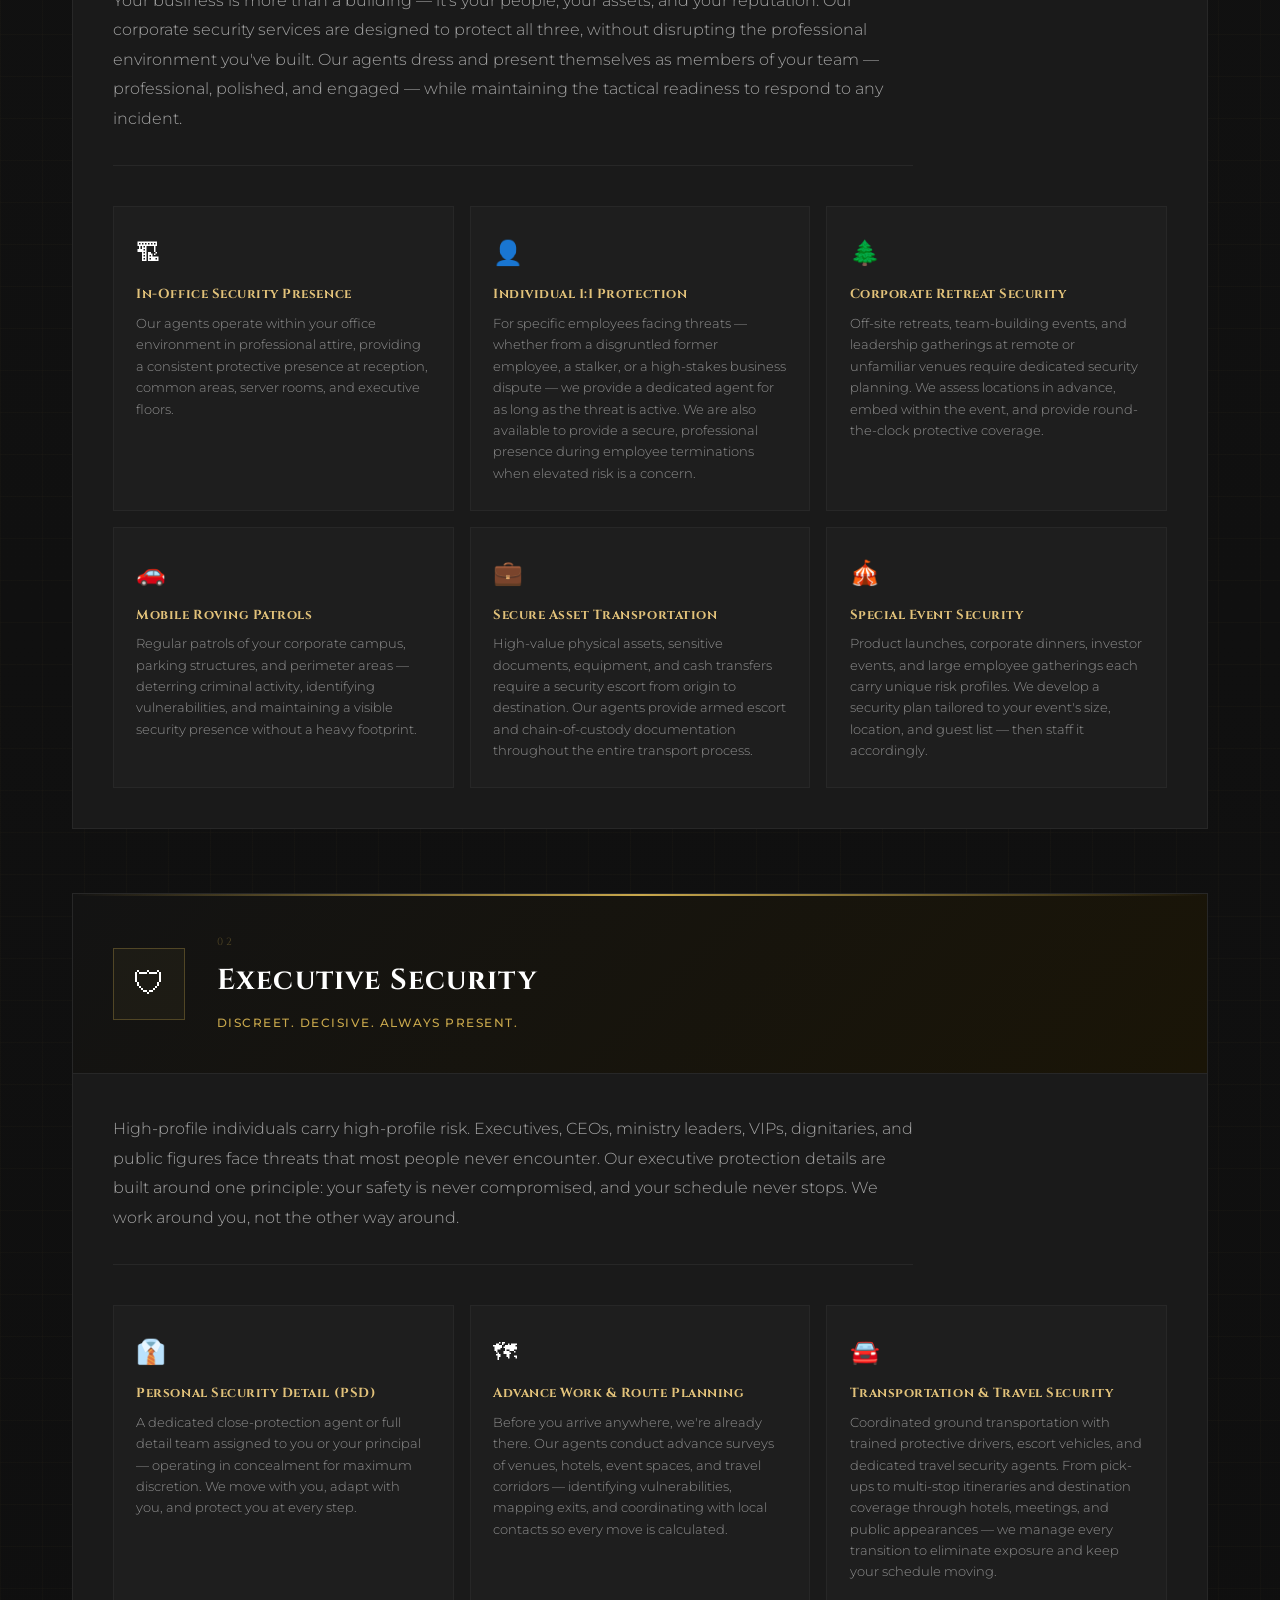
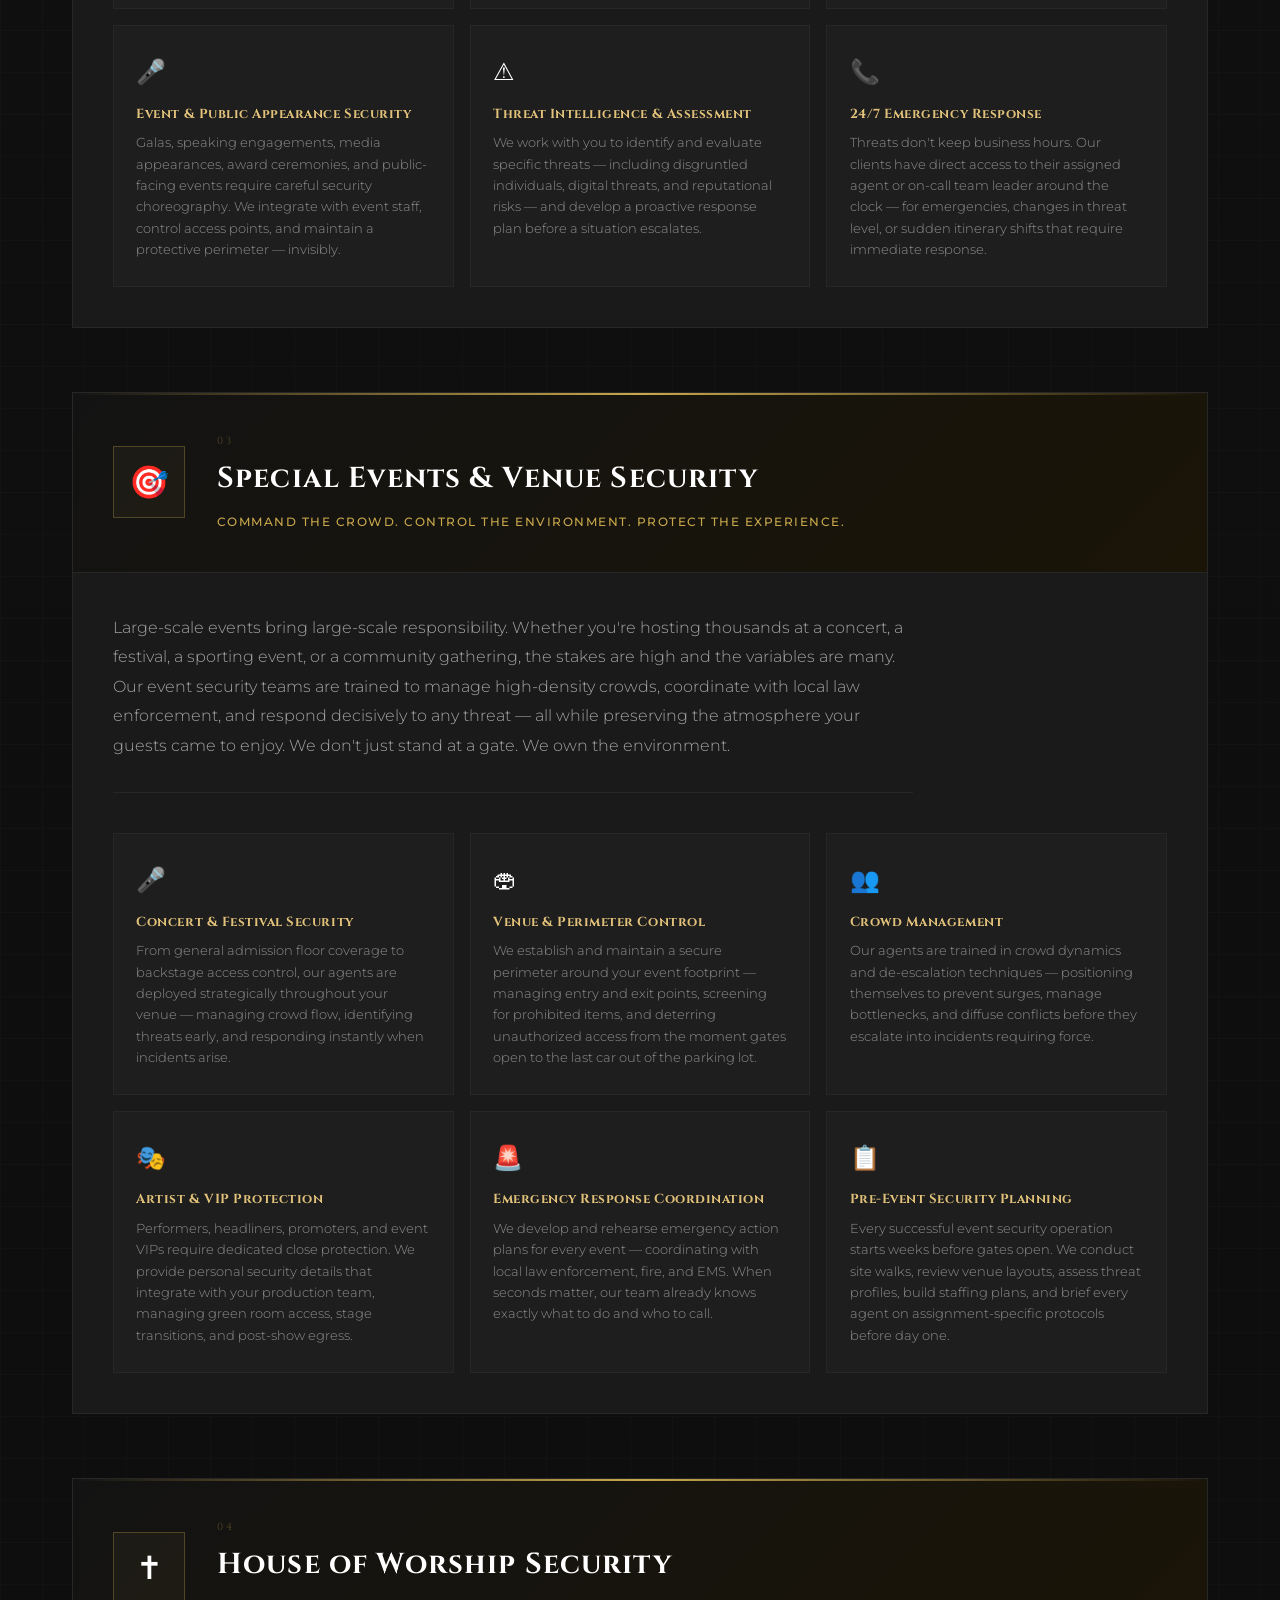
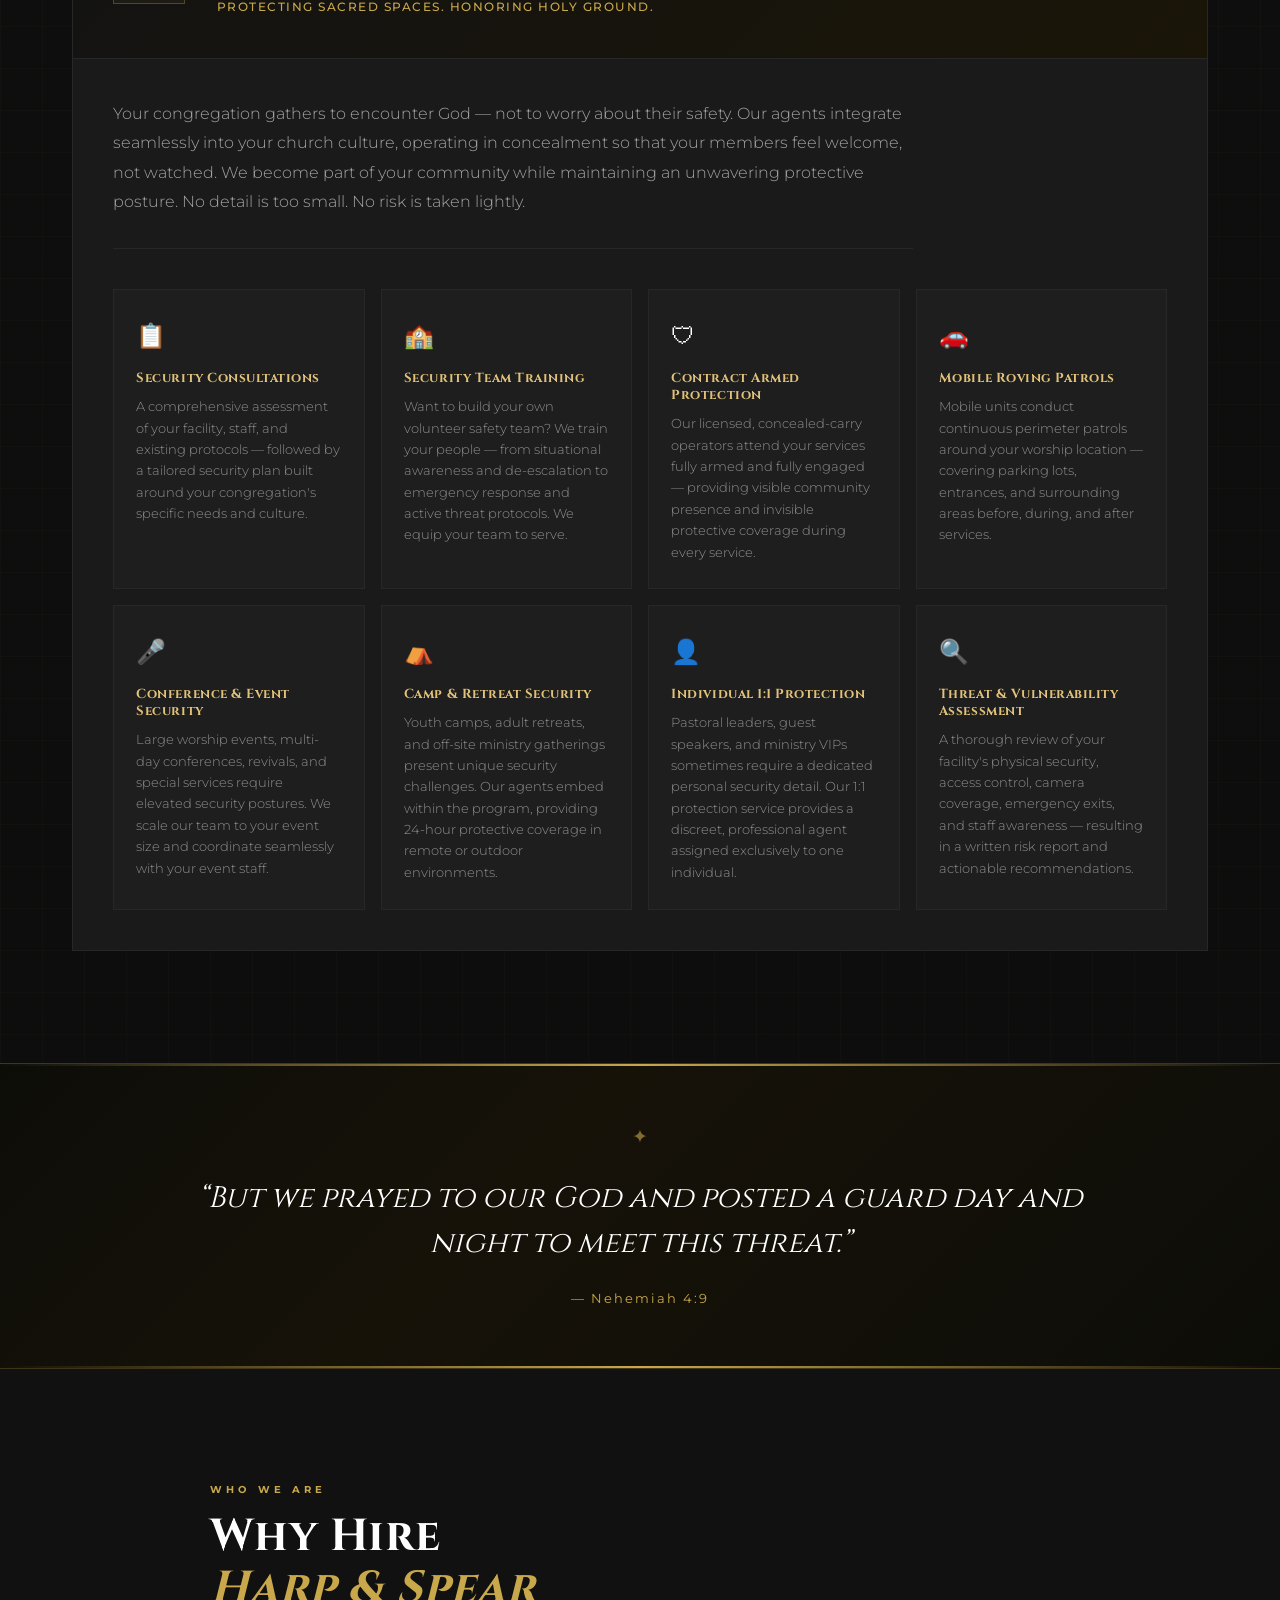
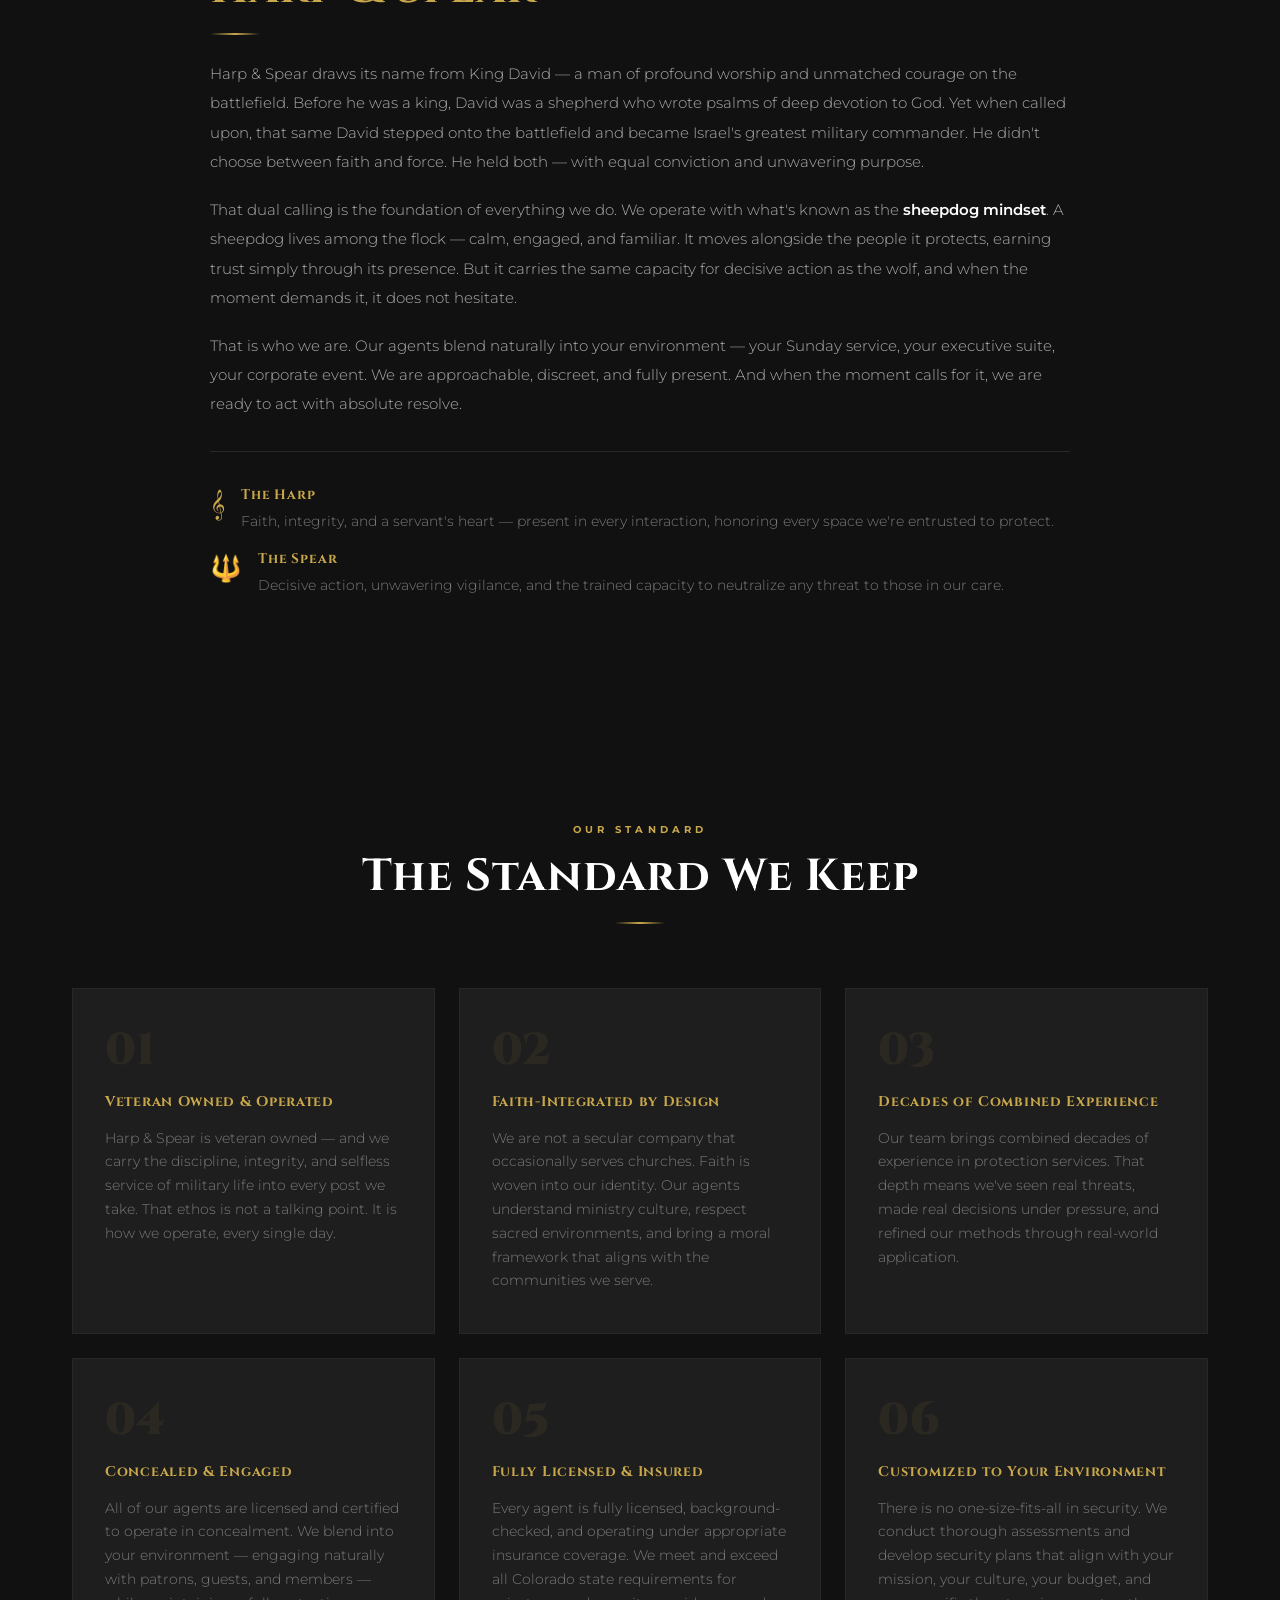
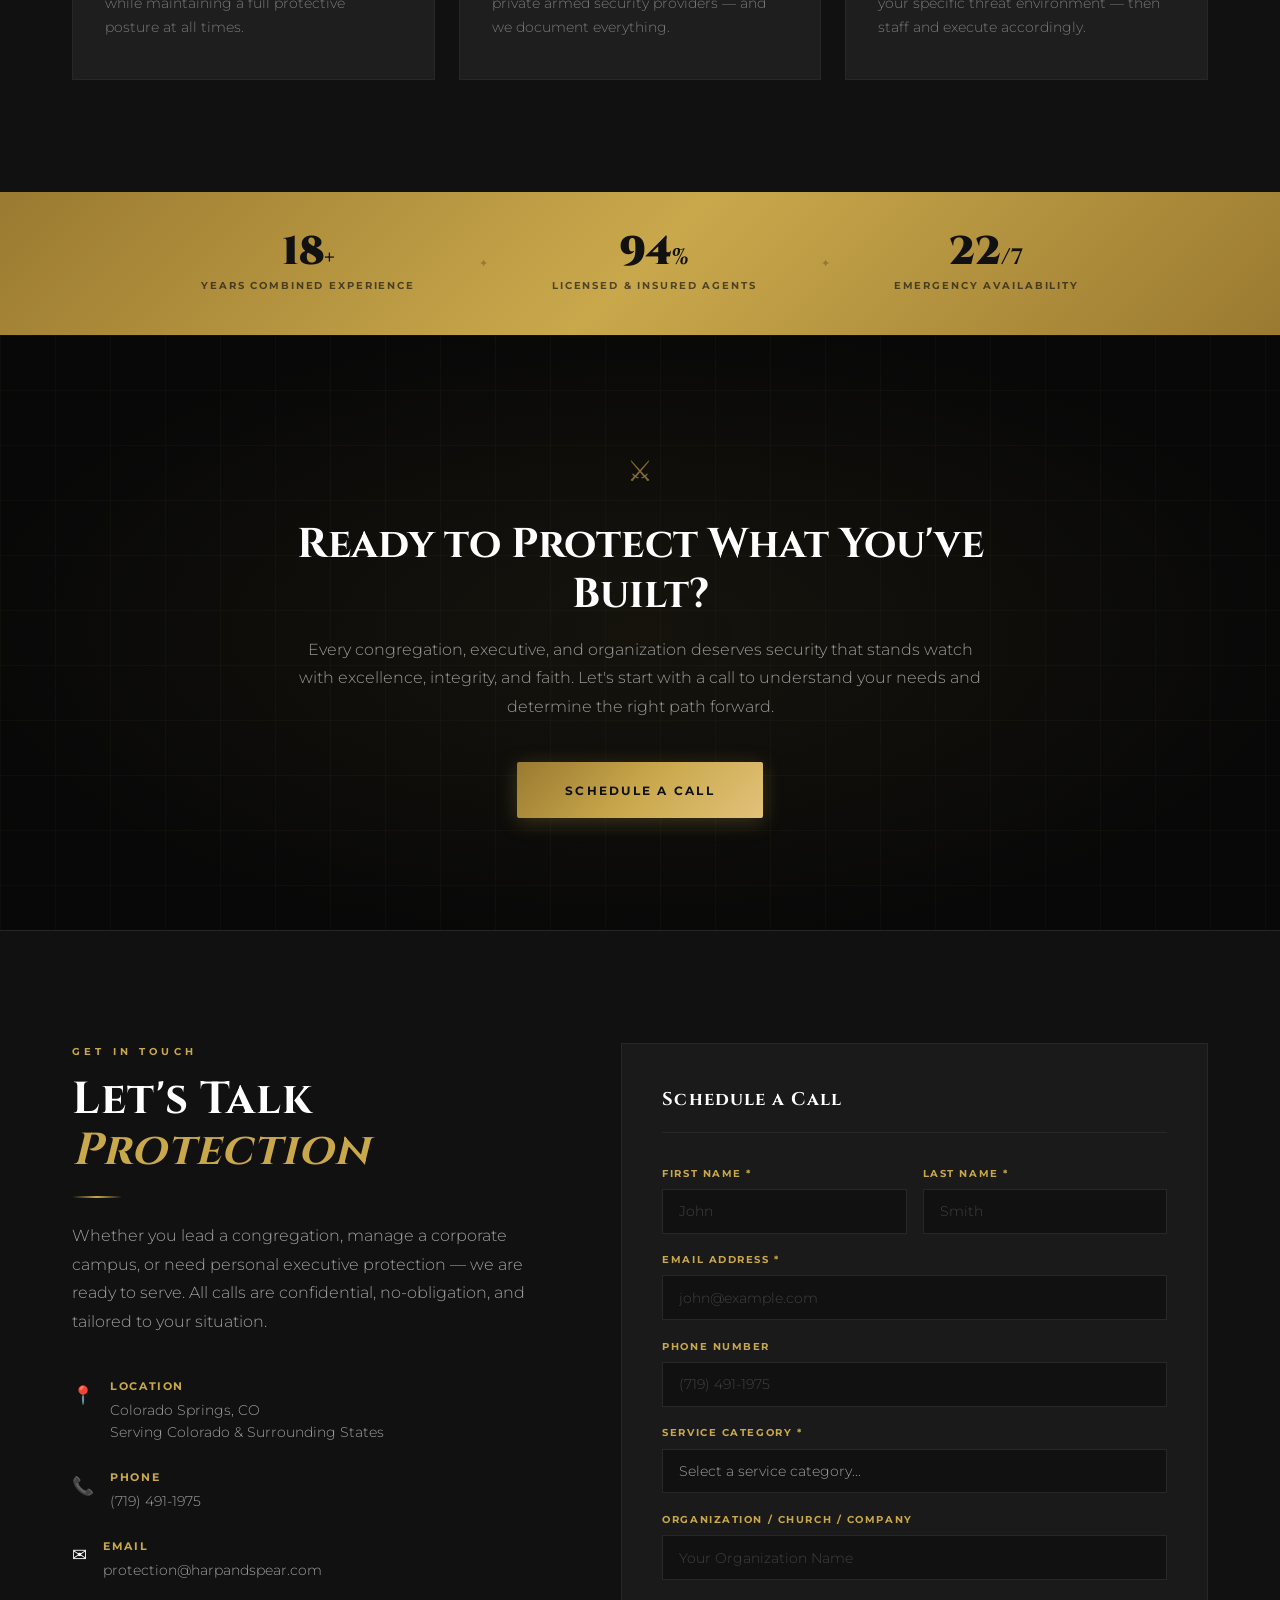
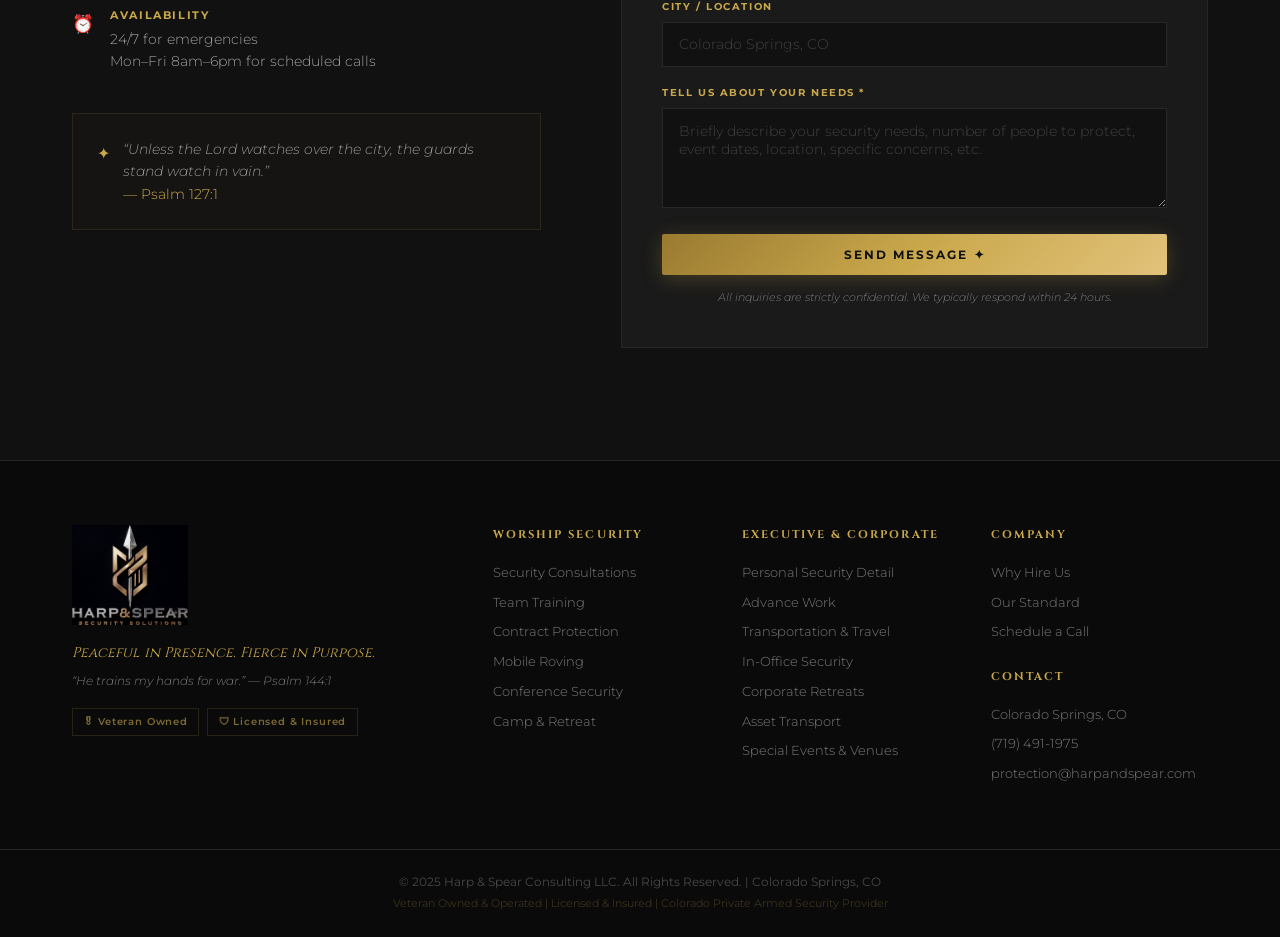
==== commit 5fd4815a: "Add files via upload" ====
--- a/index.html
+++ b/index.html
@@ -24,7 +24,7 @@
     "description": "Veteran-owned faith-based private security agency providing armed protection for houses of worship, executive protection, and corporate security in Colorado Springs, CO.",
     "url": "https://www.harpandspear.com",
     "telephone": "+17194911975",
-    "email": "harpandspear@protonmail.com",
+    "email": "protection@harpandspear.com",
     "address": {
       "@type": "PostalAddress",
       "addressLocality": "Colorado Springs",
@@ -474,7 +474,7 @@
             </div>
             <div class="contact-detail-item">
               <span class="contact-detail-icon">✉</span>
-              <div><strong>Email</strong><p><a href="mailto:harpandspear@protonmail.com">harpandspear@protonmail.com</a></p></div>
+              <div><strong>Email</strong><p><a href="mailto:protection@harpandspear.com">protection@harpandspear.com</a></p></div>
             </div>
             <div class="contact-detail-item">
               <span class="contact-detail-icon">⏰</span>
@@ -620,7 +620,7 @@
           <ul>
             <li>Colorado Springs, CO</li>
             <li><a href="tel:+17194911975">(719) 491-1975</a></li>
-            <li><a href="mailto:harpandspear@protonmail.com">harpandspear@protonmail.com</a></li>
+            <li><a href="mailto:protection@harpandspear.com">protection@harpandspear.com</a></li>
           </ul>
         </div>
       </div>
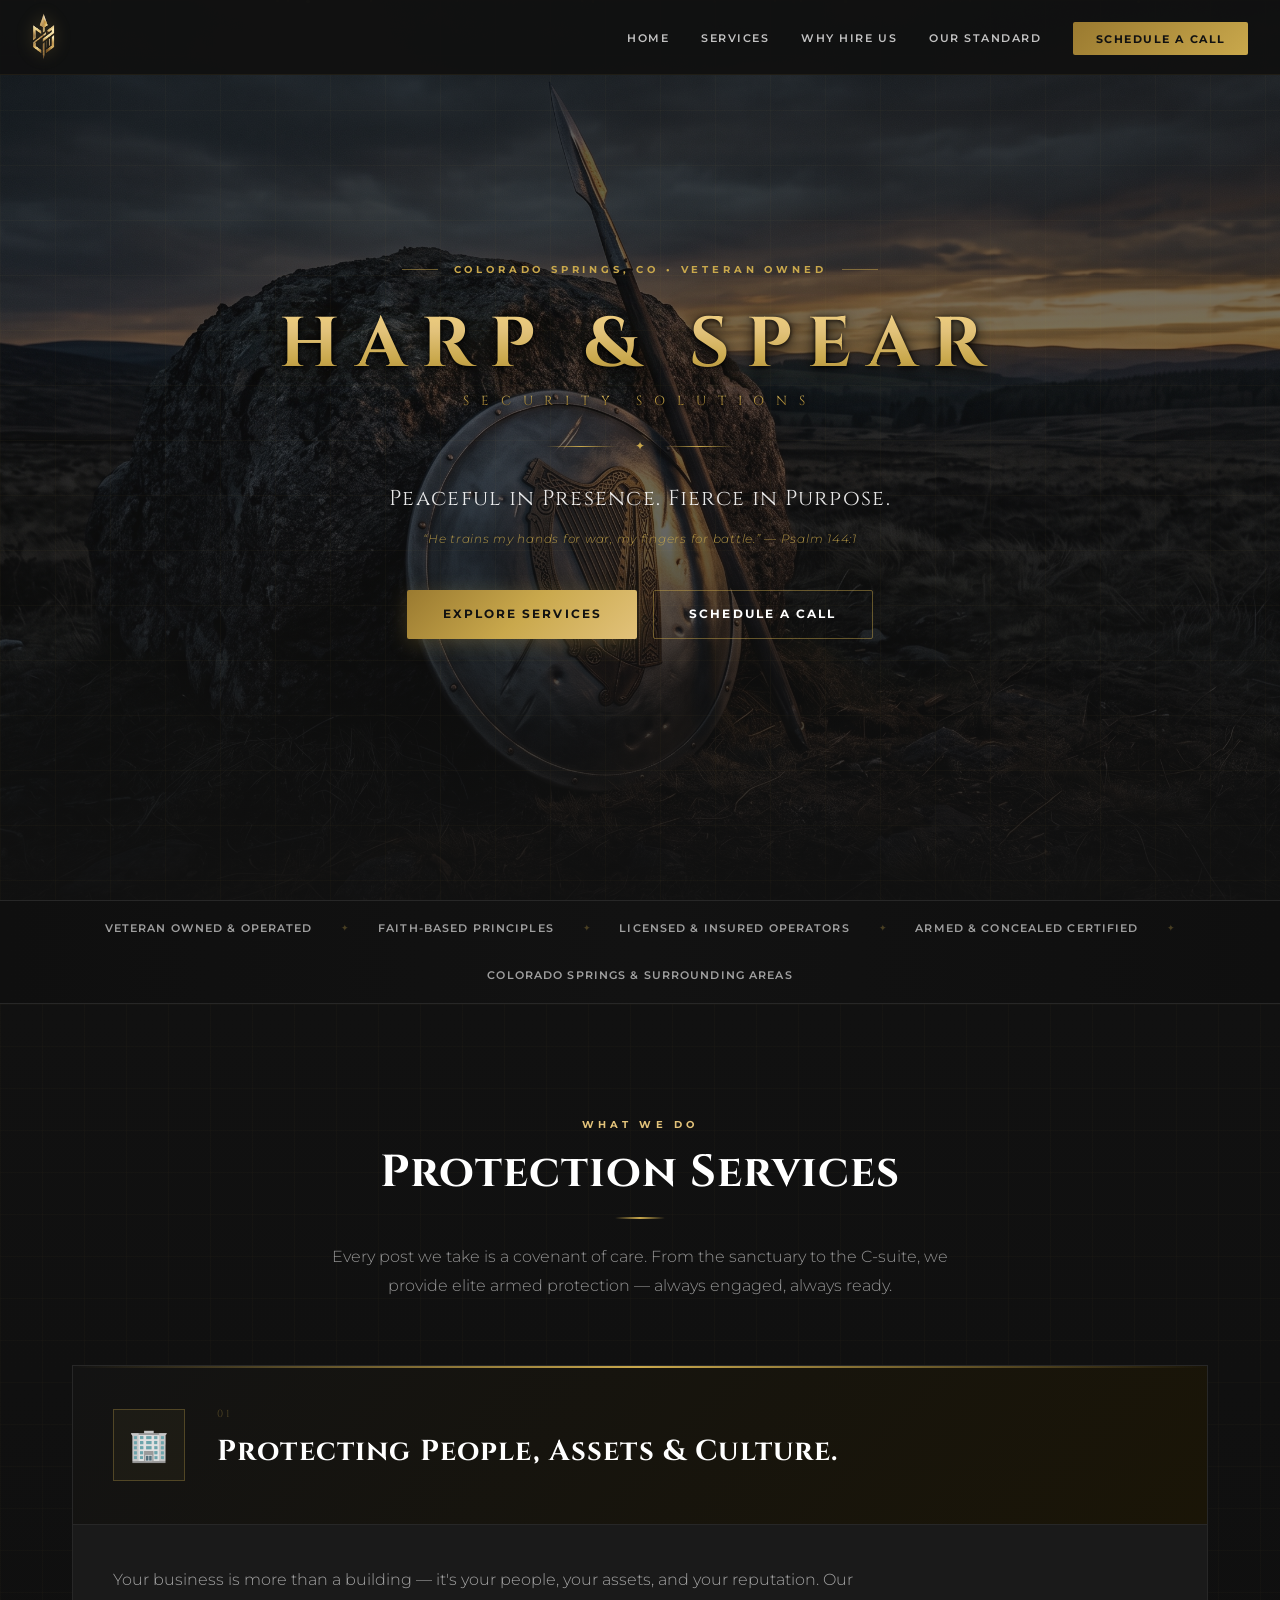
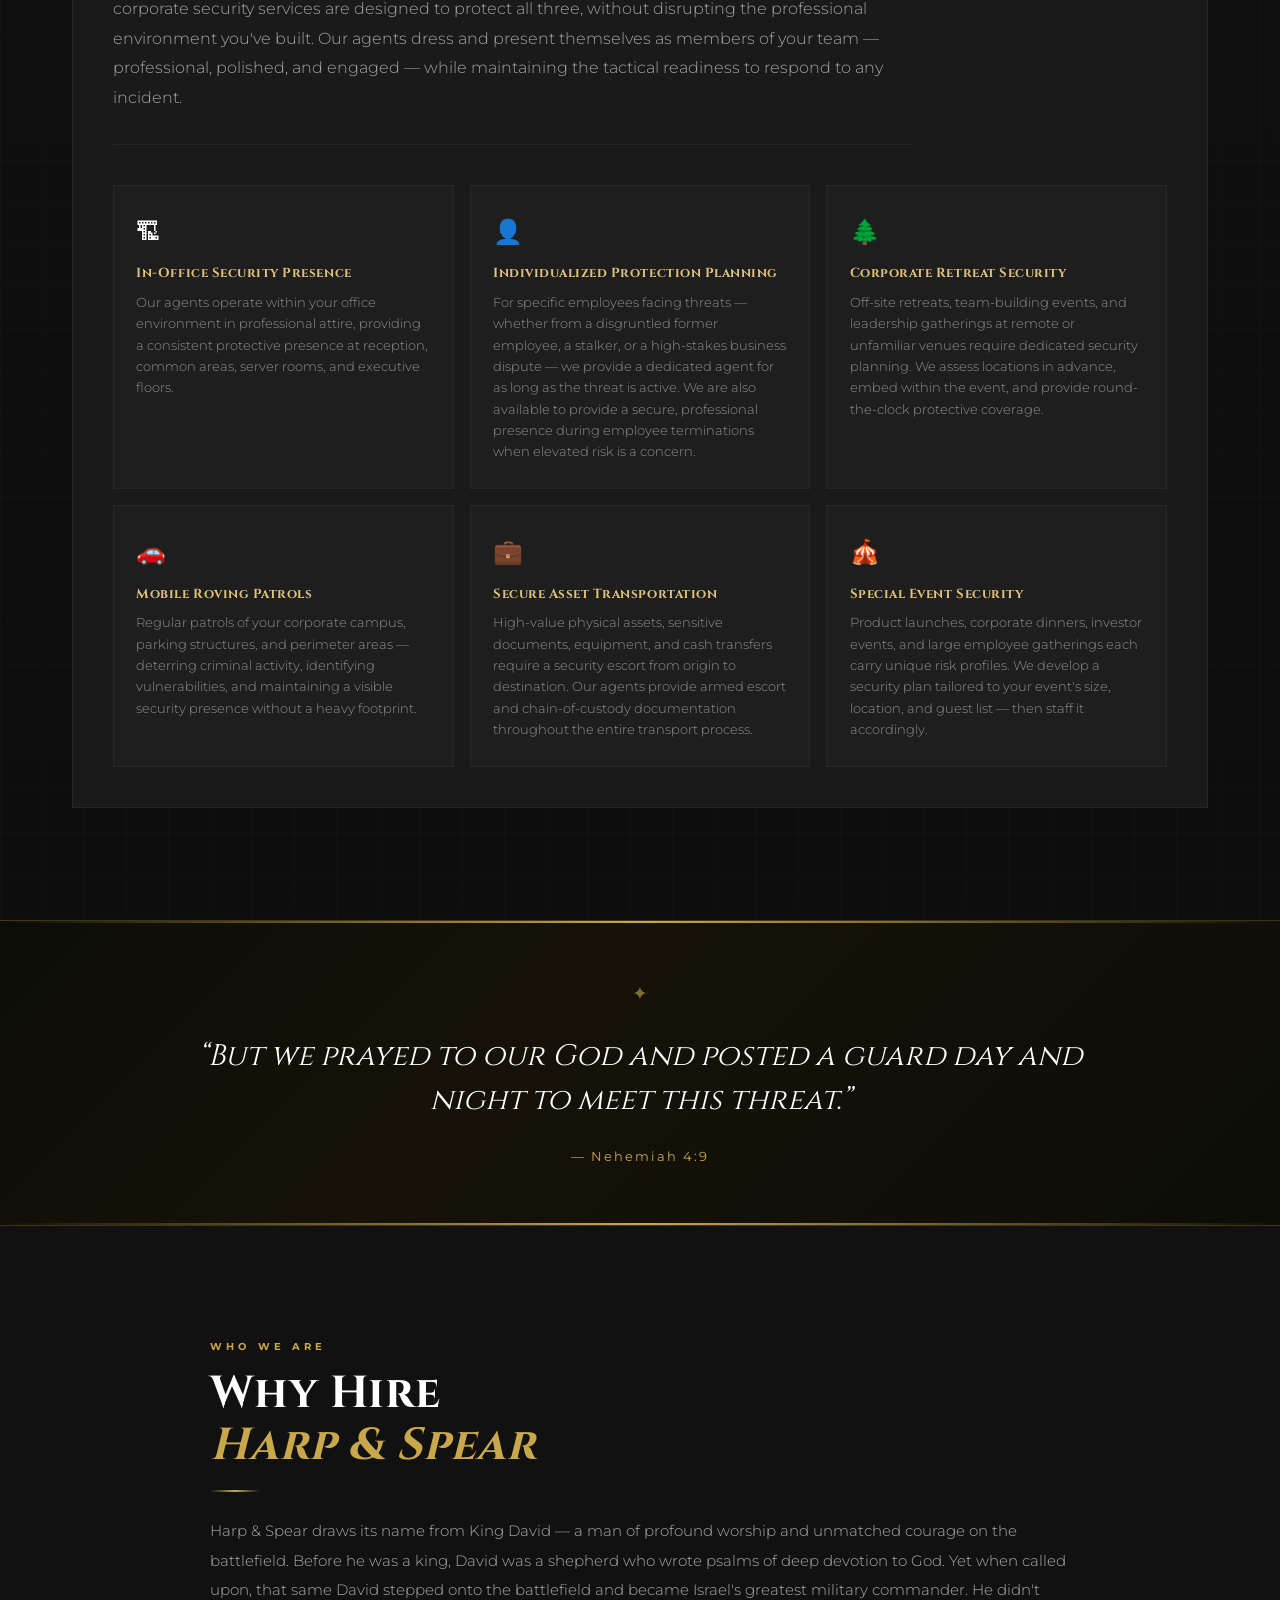
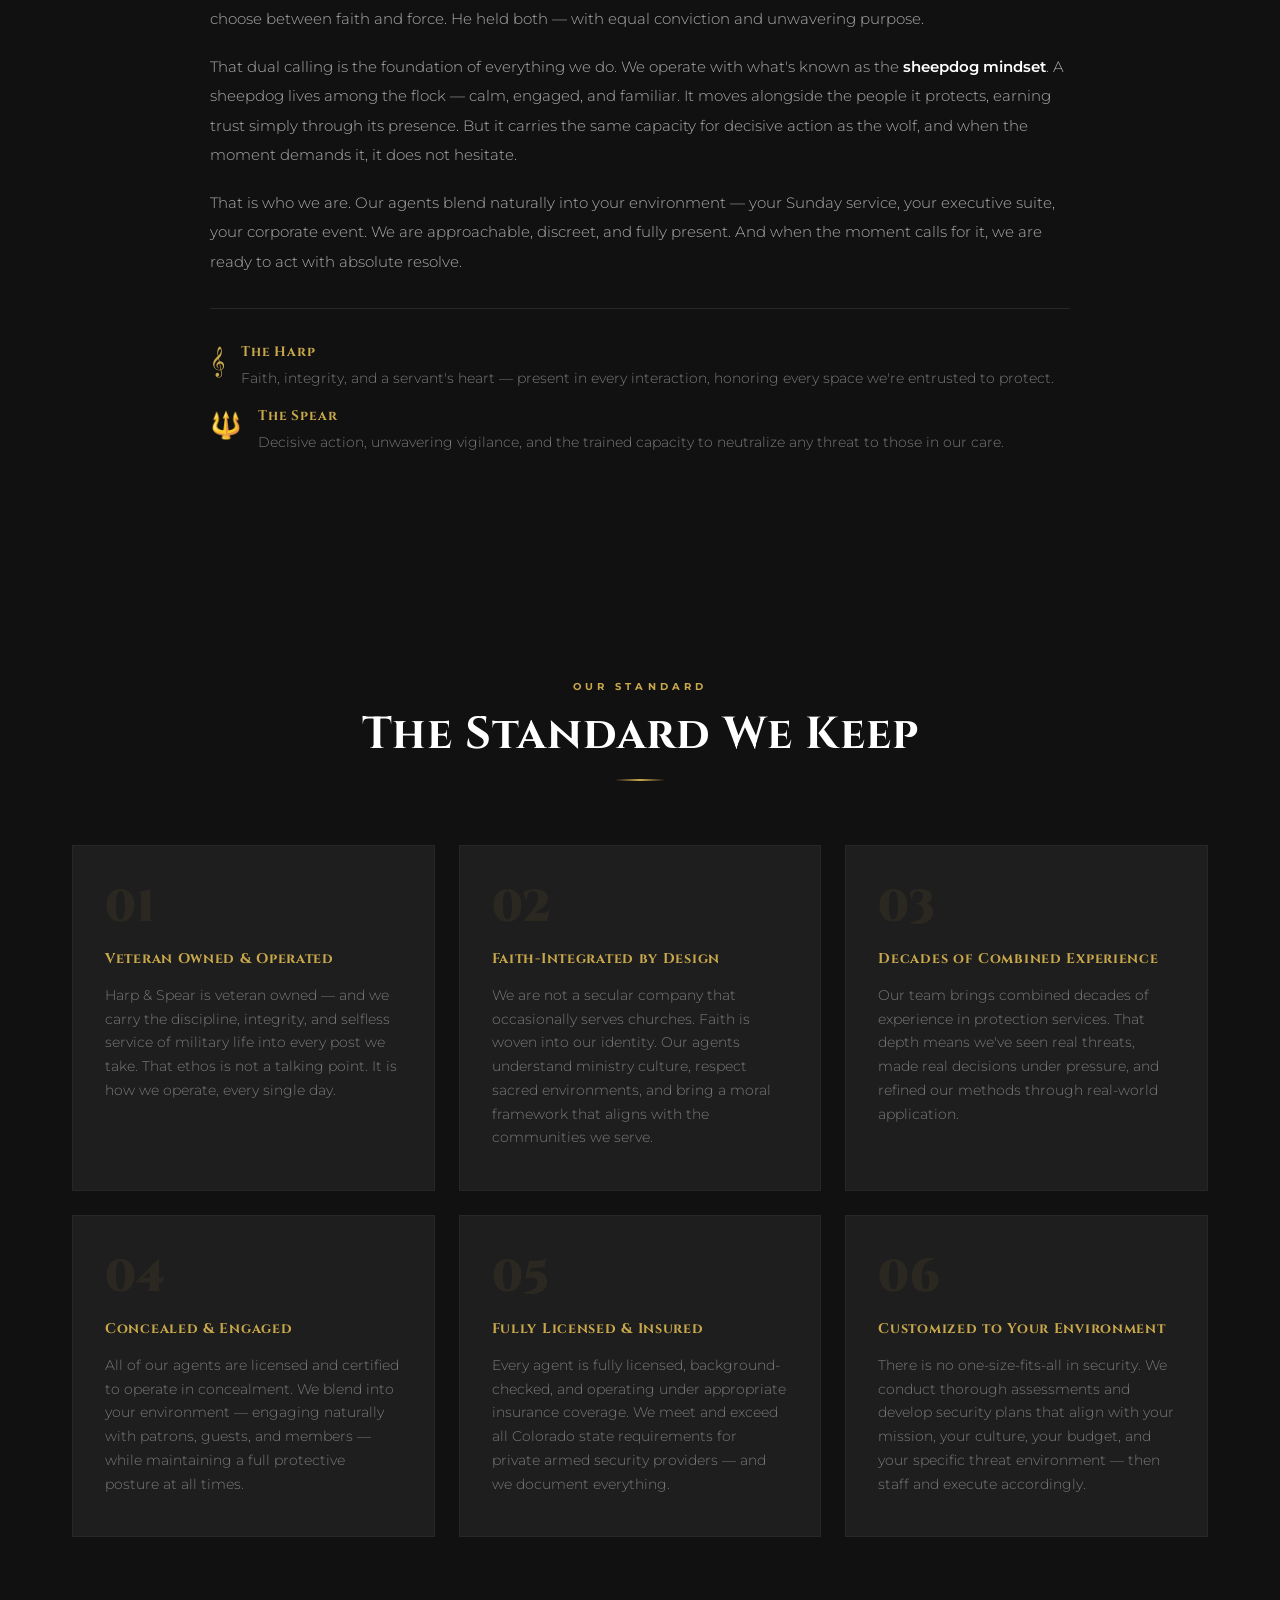
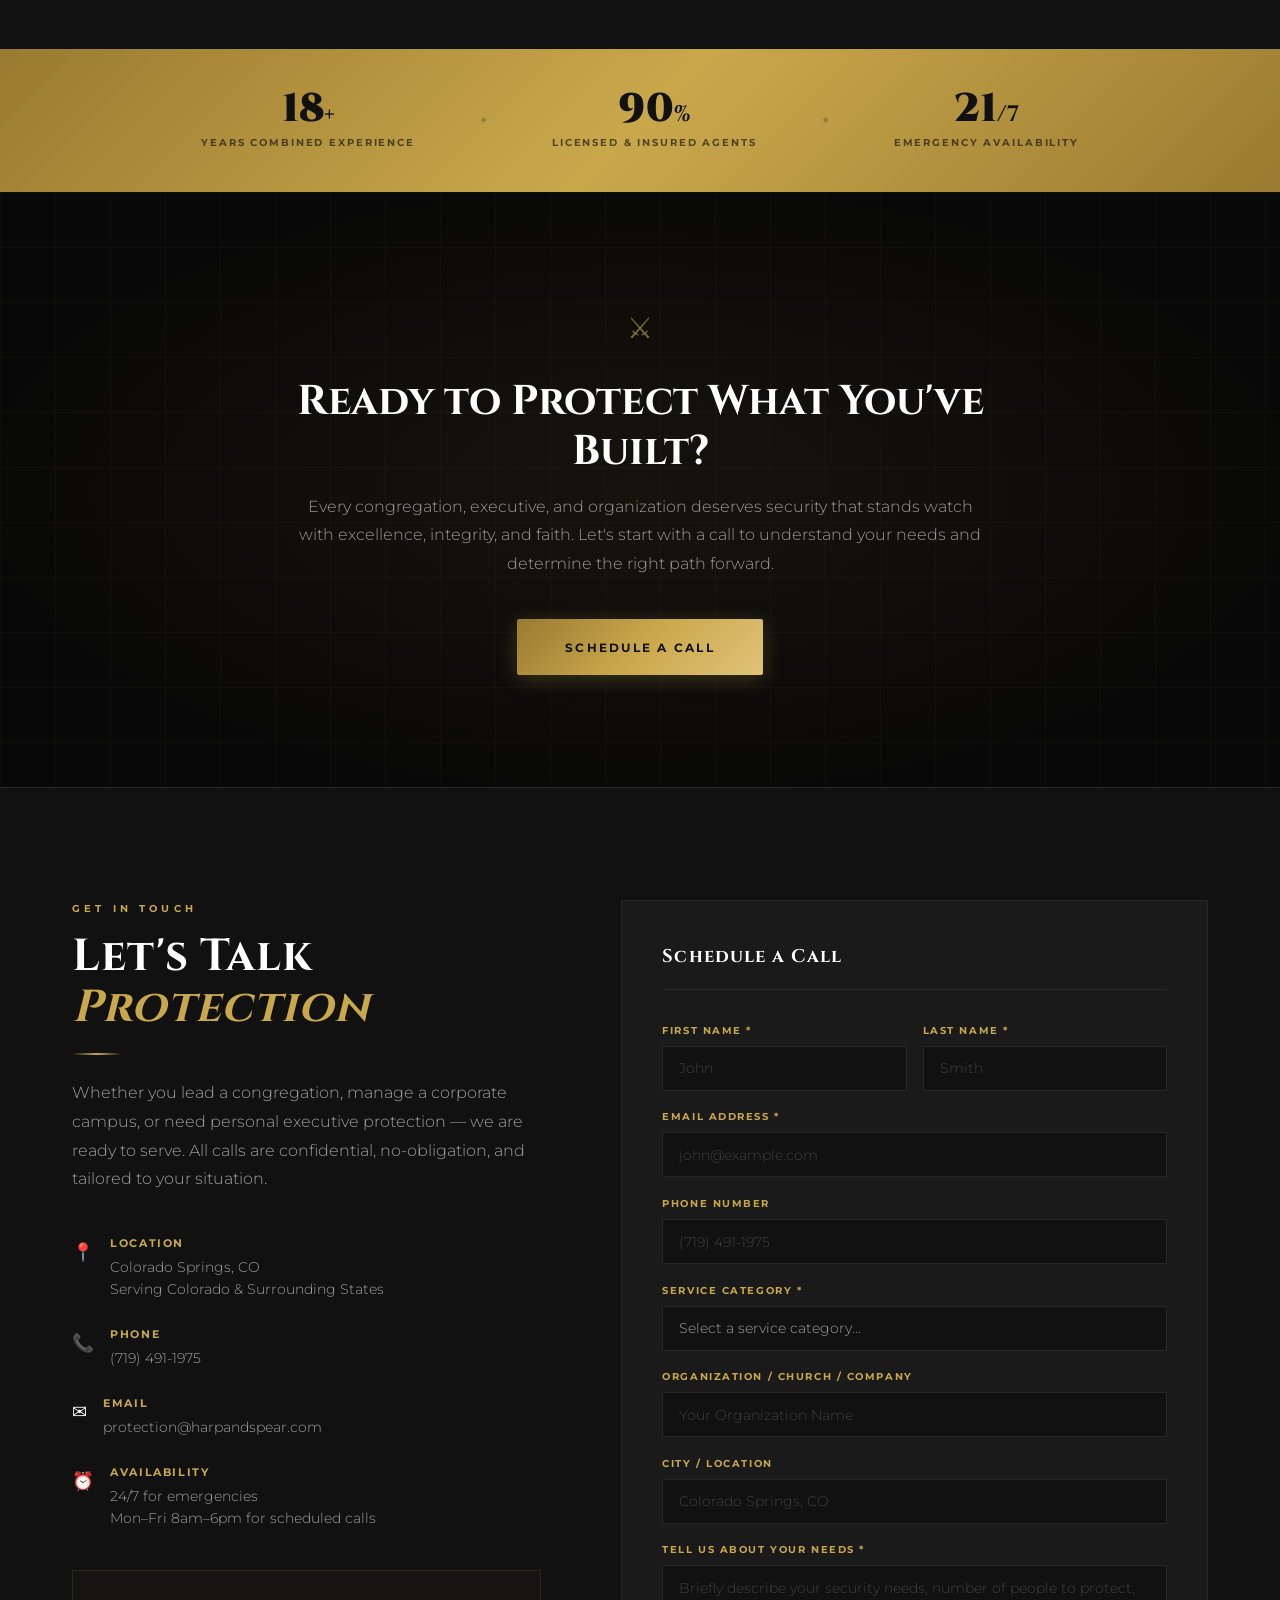
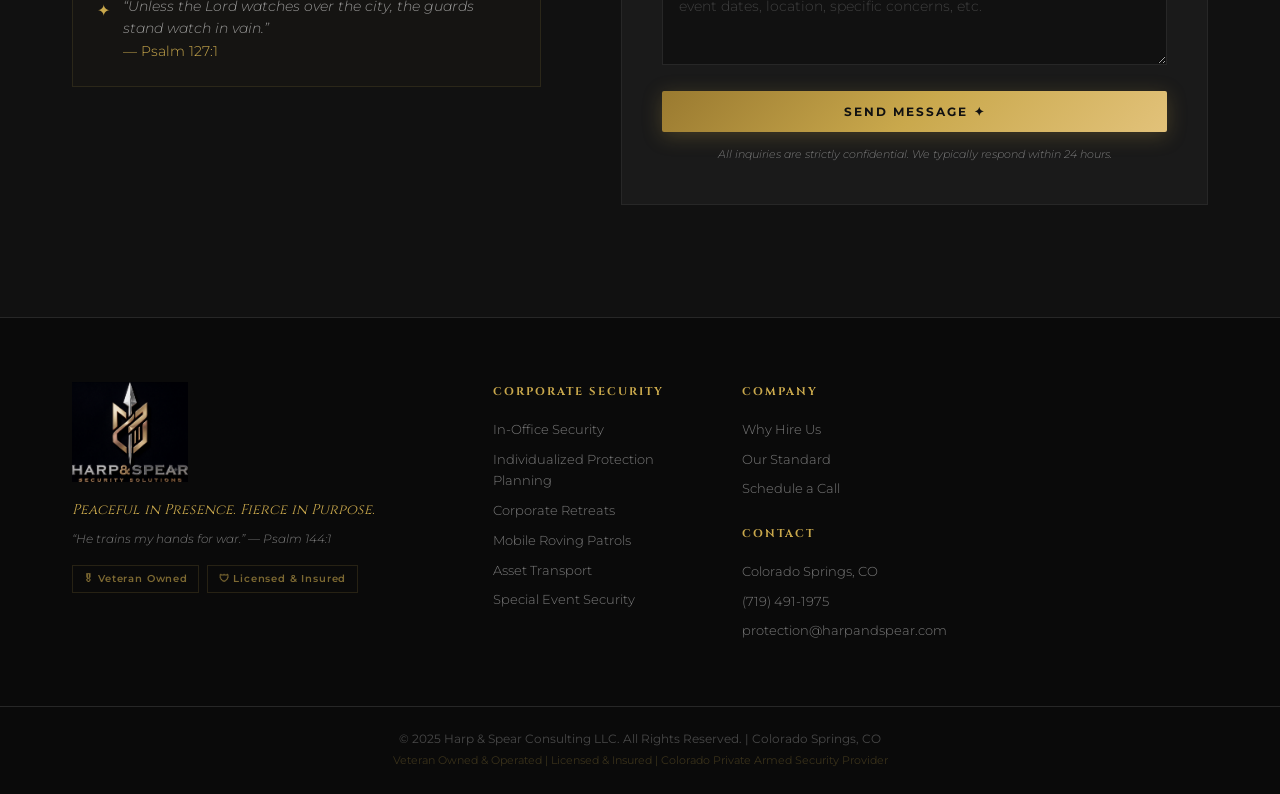
==== commit f75a21ff: "Add files via upload" ====
--- a/index.html
+++ b/index.html
@@ -127,8 +127,7 @@
           <div class="category-icon-wrap"><span class="category-icon">🏢</span></div>
           <div class="category-header-text">
             <div class="category-number">01</div>
-            <h3>Corporate Security</h3>
-            <p class="category-tagline">Protecting People, Assets &amp; Culture.</p>
+            <h3>Protecting People, Assets &amp; Culture.</h3>
           </div>
         </div>
         <div class="category-body">
@@ -143,7 +142,7 @@
             </div>
             <div class="service-sub-card">
               <span class="sub-icon">👤</span>
-              <h4>Individual 1:1 Protection</h4>
+              <h4>Individualized Protection Planning</h4>
               <p>For specific employees facing threats — whether from a disgruntled former employee, a stalker, or a high-stakes business dispute — we provide a dedicated agent for as long as the threat is active. We are also available to provide a secure, professional presence during employee terminations when elevated risk is a concern.</p>
             </div>
             <div class="service-sub-card">
@@ -165,163 +164,6 @@
               <span class="sub-icon">🎪</span>
               <h4>Special Event Security</h4>
               <p>Product launches, corporate dinners, investor events, and large employee gatherings each carry unique risk profiles. We develop a security plan tailored to your event's size, location, and guest list — then staff it accordingly.</p>
-            </div>
-          </div>
-        </div>
-      </div>
-
-      <!-- EXECUTIVE SECURITY -->
-      <div class="service-category" id="executive-security">
-        <div class="category-header">
-          <div class="category-icon-wrap"><span class="category-icon">🛡</span></div>
-          <div class="category-header-text">
-            <div class="category-number">02</div>
-            <h3>Executive Security</h3>
-            <p class="category-tagline">Discreet. Decisive. Always Present.</p>
-          </div>
-        </div>
-        <div class="category-body">
-          <p class="category-desc">
-            High-profile individuals carry high-profile risk. Executives, CEOs, ministry leaders, VIPs, dignitaries, and public figures face threats that most people never encounter. Our executive protection details are built around one principle: your safety is never compromised, and your schedule never stops. We work around you, not the other way around.
-          </p>
-          <div class="service-cards-grid three-col">
-            <div class="service-sub-card">
-              <span class="sub-icon">👔</span>
-              <h4>Personal Security Detail (PSD)</h4>
-              <p>A dedicated close-protection agent or full detail team assigned to you or your principal — operating in concealment for maximum discretion. We move with you, adapt with you, and protect you at every step.</p>
-            </div>
-            <div class="service-sub-card">
-              <span class="sub-icon">🗺</span>
-              <h4>Advance Work &amp; Route Planning</h4>
-              <p>Before you arrive anywhere, we're already there. Our agents conduct advance surveys of venues, hotels, event spaces, and travel corridors — identifying vulnerabilities, mapping exits, and coordinating with local contacts so every move is calculated.</p>
-            </div>
-            <div class="service-sub-card">
-              <span class="sub-icon">🚘</span>
-              <h4>Transportation &amp; Travel Security</h4>
-              <p>Coordinated ground transportation with trained protective drivers, escort vehicles, and dedicated travel security agents. From pick-ups to multi-stop itineraries and destination coverage through hotels, meetings, and public appearances — we manage every transition to eliminate exposure and keep your schedule moving.</p>
-            </div>
-            <div class="service-sub-card">
-              <span class="sub-icon">🎤</span>
-              <h4>Event &amp; Public Appearance Security</h4>
-              <p>Galas, speaking engagements, media appearances, award ceremonies, and public-facing events require careful security choreography. We integrate with event staff, control access points, and maintain a protective perimeter — invisibly.</p>
-            </div>
-            <div class="service-sub-card">
-              <span class="sub-icon">⚠</span>
-              <h4>Threat Intelligence &amp; Assessment</h4>
-              <p>We work with you to identify and evaluate specific threats — including disgruntled individuals, digital threats, and reputational risks — and develop a proactive response plan before a situation escalates.</p>
-            </div>
-            <div class="service-sub-card">
-              <span class="sub-icon">📞</span>
-              <h4>24/7 Emergency Response</h4>
-              <p>Threats don't keep business hours. Our clients have direct access to their assigned agent or on-call team leader around the clock — for emergencies, changes in threat level, or sudden itinerary shifts that require immediate response.</p>
-            </div>
-          </div>
-        </div>
-      </div>
-
-      <!-- SPECIAL EVENTS & VENUE SECURITY -->
-      <div class="service-category" id="special-events-security">
-        <div class="category-header">
-          <div class="category-icon-wrap"><span class="category-icon">🎯</span></div>
-          <div class="category-header-text">
-            <div class="category-number">03</div>
-            <h3>Special Events &amp; Venue Security</h3>
-            <p class="category-tagline">Command the Crowd. Control the Environment. Protect the Experience.</p>
-          </div>
-        </div>
-        <div class="category-body">
-          <p class="category-desc">
-            Large-scale events bring large-scale responsibility. Whether you're hosting thousands at a concert, a festival, a sporting event, or a community gathering, the stakes are high and the variables are many. Our event security teams are trained to manage high-density crowds, coordinate with local law enforcement, and respond decisively to any threat — all while preserving the atmosphere your guests came to enjoy. We don't just stand at a gate. We own the environment.
-          </p>
-          <div class="service-cards-grid three-col">
-            <div class="service-sub-card">
-              <span class="sub-icon">🎤</span>
-              <h4>Concert &amp; Festival Security</h4>
-              <p>From general admission floor coverage to backstage access control, our agents are deployed strategically throughout your venue — managing crowd flow, identifying threats early, and responding instantly when incidents arise.</p>
-            </div>
-            <div class="service-sub-card">
-              <span class="sub-icon">🏟</span>
-              <h4>Venue &amp; Perimeter Control</h4>
-              <p>We establish and maintain a secure perimeter around your event footprint — managing entry and exit points, screening for prohibited items, and deterring unauthorized access from the moment gates open to the last car out of the parking lot.</p>
-            </div>
-            <div class="service-sub-card">
-              <span class="sub-icon">👥</span>
-              <h4>Crowd Management</h4>
-              <p>Our agents are trained in crowd dynamics and de-escalation techniques — positioning themselves to prevent surges, manage bottlenecks, and diffuse conflicts before they escalate into incidents requiring force.</p>
-            </div>
-            <div class="service-sub-card">
-              <span class="sub-icon">🎭</span>
-              <h4>Artist &amp; VIP Protection</h4>
-              <p>Performers, headliners, promoters, and event VIPs require dedicated close protection. We provide personal security details that integrate with your production team, managing green room access, stage transitions, and post-show egress.</p>
-            </div>
-            <div class="service-sub-card">
-              <span class="sub-icon">🚨</span>
-              <h4>Emergency Response Coordination</h4>
-              <p>We develop and rehearse emergency action plans for every event — coordinating with local law enforcement, fire, and EMS. When seconds matter, our team already knows exactly what to do and who to call.</p>
-            </div>
-            <div class="service-sub-card">
-              <span class="sub-icon">📋</span>
-              <h4>Pre-Event Security Planning</h4>
-              <p>Every successful event security operation starts weeks before gates open. We conduct site walks, review venue layouts, assess threat profiles, build staffing plans, and brief every agent on assignment-specific protocols before day one.</p>
-            </div>
-          </div>
-        </div>
-      </div>
-
-      <!-- WORSHIP SECURITY -->
-      <div class="service-category" id="worship-security">
-        <div class="category-header">
-          <div class="category-icon-wrap"><span class="category-icon">✝</span></div>
-          <div class="category-header-text">
-            <div class="category-number">04</div>
-            <h3>House of Worship Security</h3>
-            <p class="category-tagline">Protecting Sacred Spaces. Honoring Holy Ground.</p>
-          </div>
-        </div>
-        <div class="category-body">
-          <p class="category-desc">
-            Your congregation gathers to encounter God — not to worry about their safety. Our agents integrate seamlessly into your church culture, operating in concealment so that your members feel welcome, not watched. We become part of your community while maintaining an unwavering protective posture. No detail is too small. No risk is taken lightly.
-          </p>
-          <div class="service-cards-grid four-col">
-            <div class="service-sub-card">
-              <span class="sub-icon">📋</span>
-              <h4>Security Consultations</h4>
-              <p>A comprehensive assessment of your facility, staff, and existing protocols — followed by a tailored security plan built around your congregation's specific needs and culture.</p>
-            </div>
-            <div class="service-sub-card">
-              <span class="sub-icon">🏫</span>
-              <h4>Security Team Training</h4>
-              <p>Want to build your own volunteer safety team? We train your people — from situational awareness and de-escalation to emergency response and active threat protocols. We equip your team to serve.</p>
-            </div>
-            <div class="service-sub-card">
-              <span class="sub-icon">🛡</span>
-              <h4>Contract Armed Protection</h4>
-              <p>Our licensed, concealed-carry operators attend your services fully armed and fully engaged — providing visible community presence and invisible protective coverage during every service.</p>
-            </div>
-            <div class="service-sub-card">
-              <span class="sub-icon">🚗</span>
-              <h4>Mobile Roving Patrols</h4>
-              <p>Mobile units conduct continuous perimeter patrols around your worship location — covering parking lots, entrances, and surrounding areas before, during, and after services.</p>
-            </div>
-            <div class="service-sub-card">
-              <span class="sub-icon">🎤</span>
-              <h4>Conference &amp; Event Security</h4>
-              <p>Large worship events, multi-day conferences, revivals, and special services require elevated security postures. We scale our team to your event size and coordinate seamlessly with your event staff.</p>
-            </div>
-            <div class="service-sub-card">
-              <span class="sub-icon">⛺</span>
-              <h4>Camp &amp; Retreat Security</h4>
-              <p>Youth camps, adult retreats, and off-site ministry gatherings present unique security challenges. Our agents embed within the program, providing 24-hour protective coverage in remote or outdoor environments.</p>
-            </div>
-            <div class="service-sub-card">
-              <span class="sub-icon">👤</span>
-              <h4>Individual 1:1 Protection</h4>
-              <p>Pastoral leaders, guest speakers, and ministry VIPs sometimes require a dedicated personal security detail. Our 1:1 protection service provides a discreet, professional agent assigned exclusively to one individual.</p>
-            </div>
-            <div class="service-sub-card">
-              <span class="sub-icon">🔍</span>
-              <h4>Threat &amp; Vulnerability Assessment</h4>
-              <p>A thorough review of your facility's physical security, access control, camera coverage, emergency exits, and staff awareness — resulting in a written risk report and actionable recommendations.</p>
             </div>
           </div>
         </div>
@@ -512,38 +354,13 @@
               <label for="service">Service Category *</label>
               <select id="service" name="service" required>
                 <option value="" disabled selected>Select a service category...</option>
-                <optgroup label="House of Worship Security">
-                  <option value="worship-consult">Security Consultation &amp; Assessment</option>
-                  <option value="worship-training">Security Team Training</option>
-                  <option value="worship-contract">Contract Armed Protection</option>
-                  <option value="worship-roving">Mobile Roving Patrols</option>
-                  <option value="worship-conference">Conference &amp; Event Security</option>
-                  <option value="worship-camp">Camp &amp; Retreat Security</option>
-                  <option value="worship-1on1">Individual 1:1 Protection</option>
-                </optgroup>
-                <optgroup label="Executive Security">
-                  <option value="exec-psd">Personal Security Detail (PSD)</option>
-                  <option value="exec-advance">Advance Work &amp; Route Planning</option>
-                  <option value="exec-transport">Transportation &amp; Travel Security</option>
-                  <option value="exec-event">Event &amp; Public Appearance Security</option>
-                  <option value="exec-threat">Threat Intelligence &amp; Assessment</option>
-                  <option value="exec-247">24/7 Emergency Response</option>
-                </optgroup>
                 <optgroup label="Corporate Security">
                   <option value="corp-office">In-Office Security Presence</option>
-                  <option value="corp-1on1">Individual 1:1 Protection</option>
+                  <option value="corp-1on1">Individualized Protection Planning</option>
                   <option value="corp-retreat">Corporate Retreat Security</option>
                   <option value="corp-roving">Mobile Roving Patrols</option>
                   <option value="corp-asset">Secure Asset Transportation</option>
                   <option value="corp-event">Special Event Security</option>
-                </optgroup>
-                <optgroup label="Special Events &amp; Venue Security">
-                  <option value="event-concert">Concert &amp; Festival Security</option>
-                  <option value="event-venue">Venue &amp; Perimeter Control</option>
-                  <option value="event-crowd">Crowd Management</option>
-                  <option value="event-vip">Artist &amp; VIP Protection</option>
-                  <option value="event-emergency">Emergency Response Coordination</option>
-                  <option value="event-planning">Pre-Event Security Planning</option>
                 </optgroup>
                 <option value="other">Other / Not Sure</option>
               </select>
@@ -587,26 +404,14 @@
       </div>
       <div class="footer-links">
         <div class="footer-col">
-          <h5>Worship Security</h5>
+          <h5>Corporate Security</h5>
           <ul>
-            <li><a href="#worship-security">Security Consultations</a></li>
-            <li><a href="#worship-security">Team Training</a></li>
-            <li><a href="#worship-security">Contract Protection</a></li>
-            <li><a href="#worship-security">Mobile Roving</a></li>
-            <li><a href="#worship-security">Conference Security</a></li>
-            <li><a href="#worship-security">Camp &amp; Retreat</a></li>
-          </ul>
-        </div>
-        <div class="footer-col">
-          <h5>Executive &amp; Corporate</h5>
-          <ul>
-            <li><a href="#executive-security">Personal Security Detail</a></li>
-            <li><a href="#executive-security">Advance Work</a></li>
-            <li><a href="#executive-security">Transportation &amp; Travel</a></li>
             <li><a href="#corporate-security">In-Office Security</a></li>
+            <li><a href="#corporate-security">Individualized Protection Planning</a></li>
             <li><a href="#corporate-security">Corporate Retreats</a></li>
+            <li><a href="#corporate-security">Mobile Roving Patrols</a></li>
             <li><a href="#corporate-security">Asset Transport</a></li>
-            <li><a href="#special-events-security">Special Events &amp; Venues</a></li>
+            <li><a href="#corporate-security">Special Event Security</a></li>
           </ul>
         </div>
         <div class="footer-col">
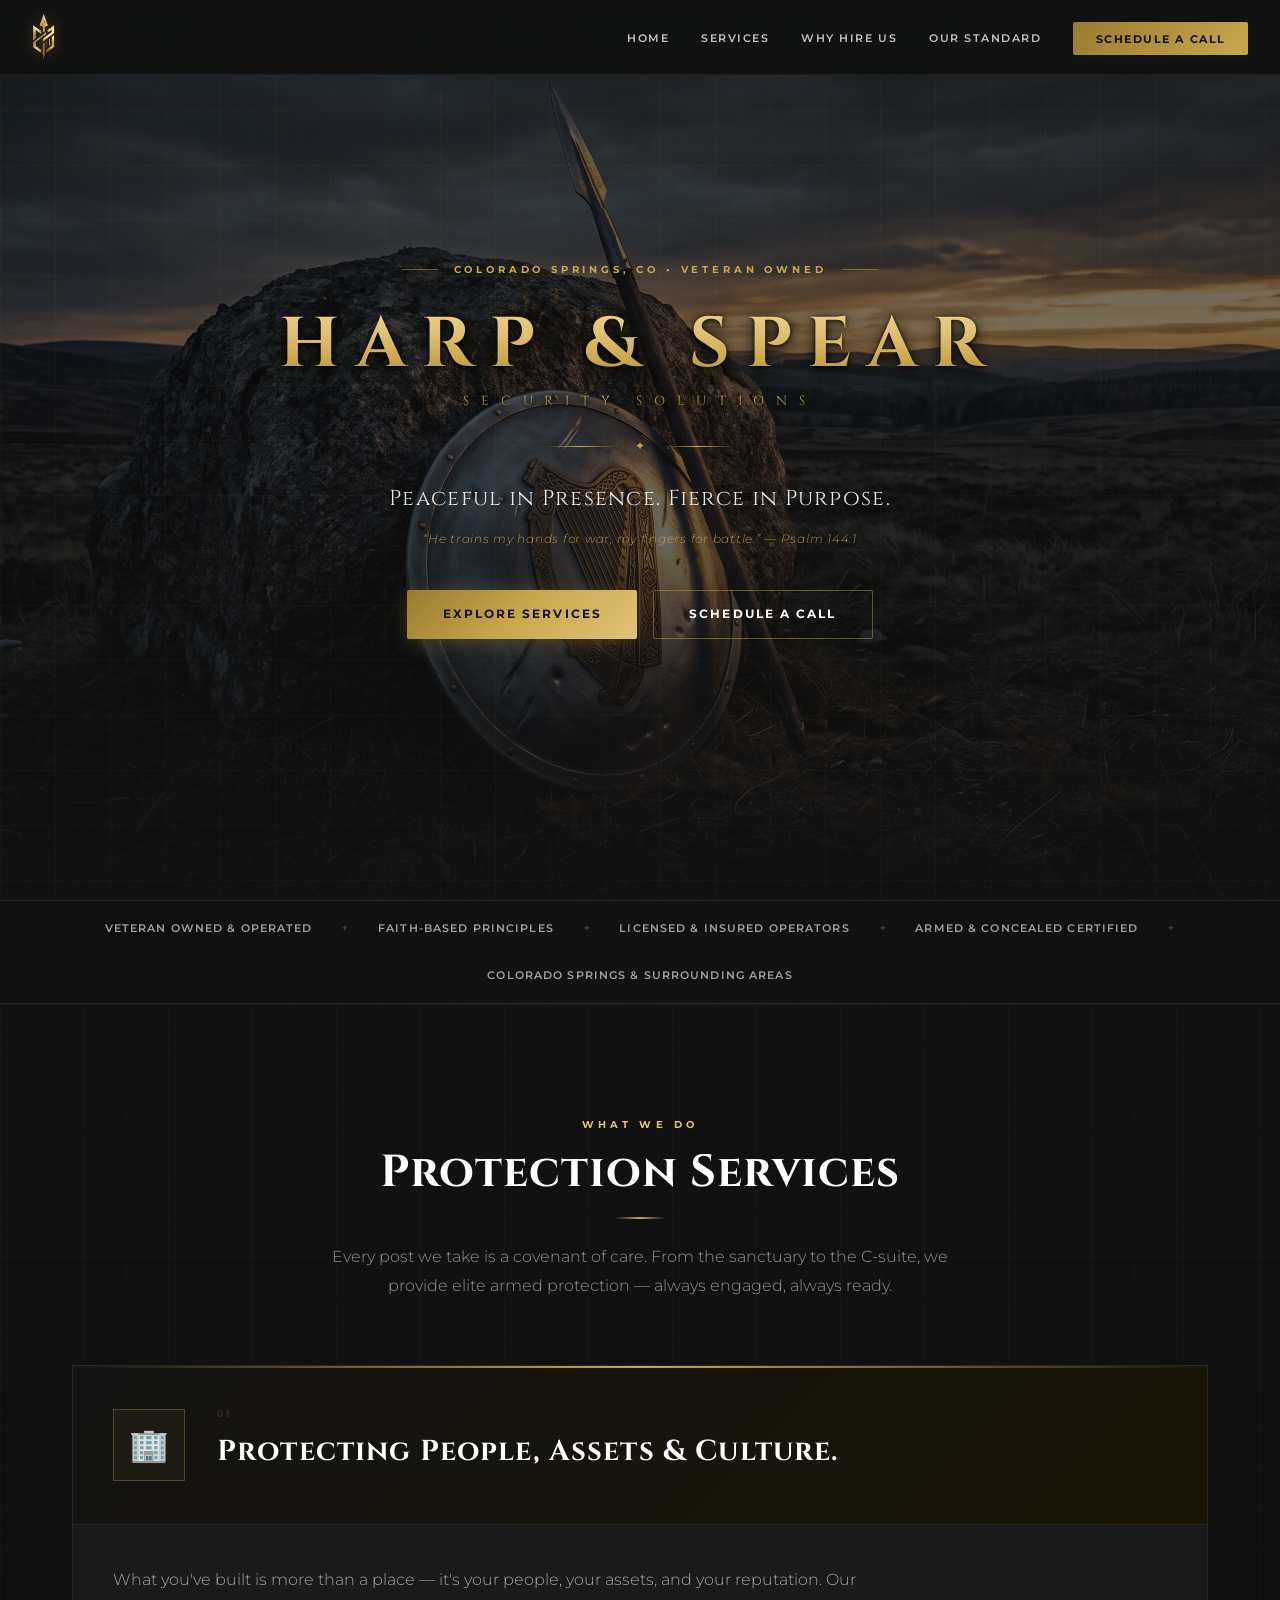
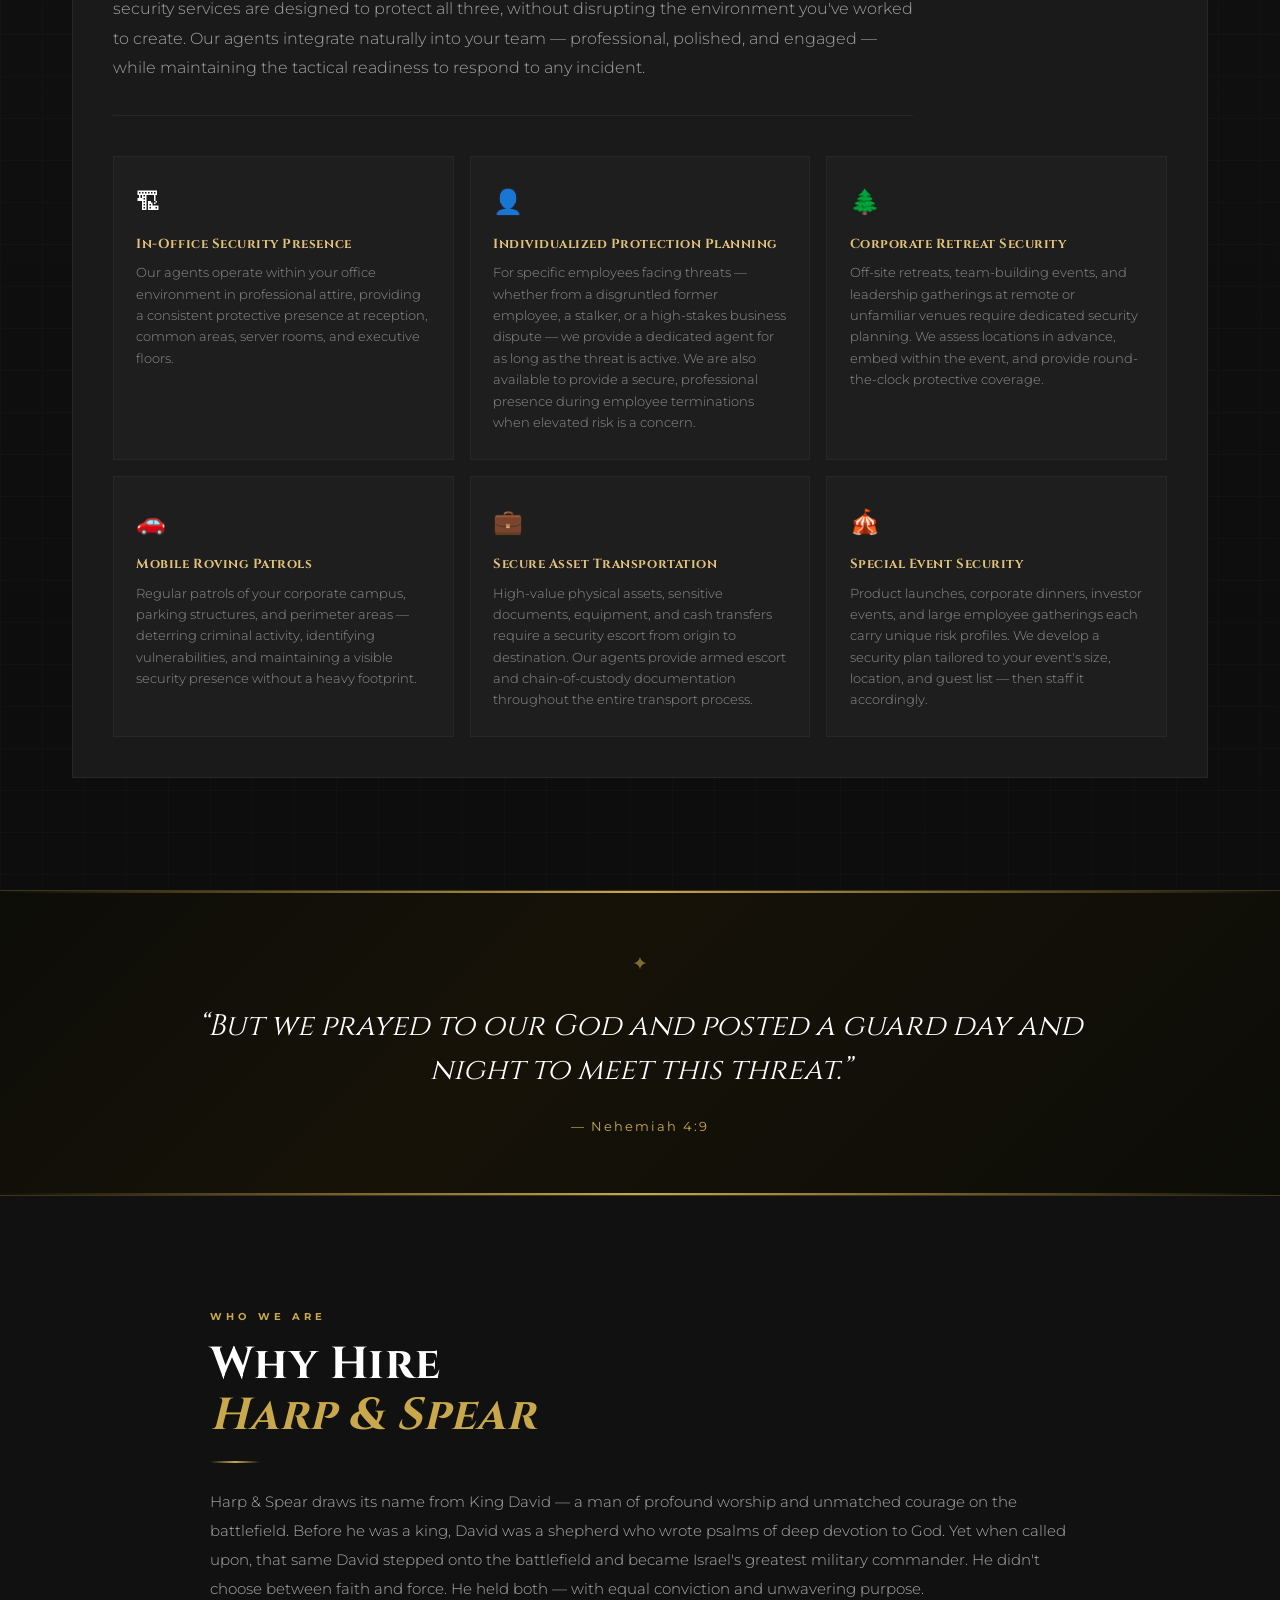
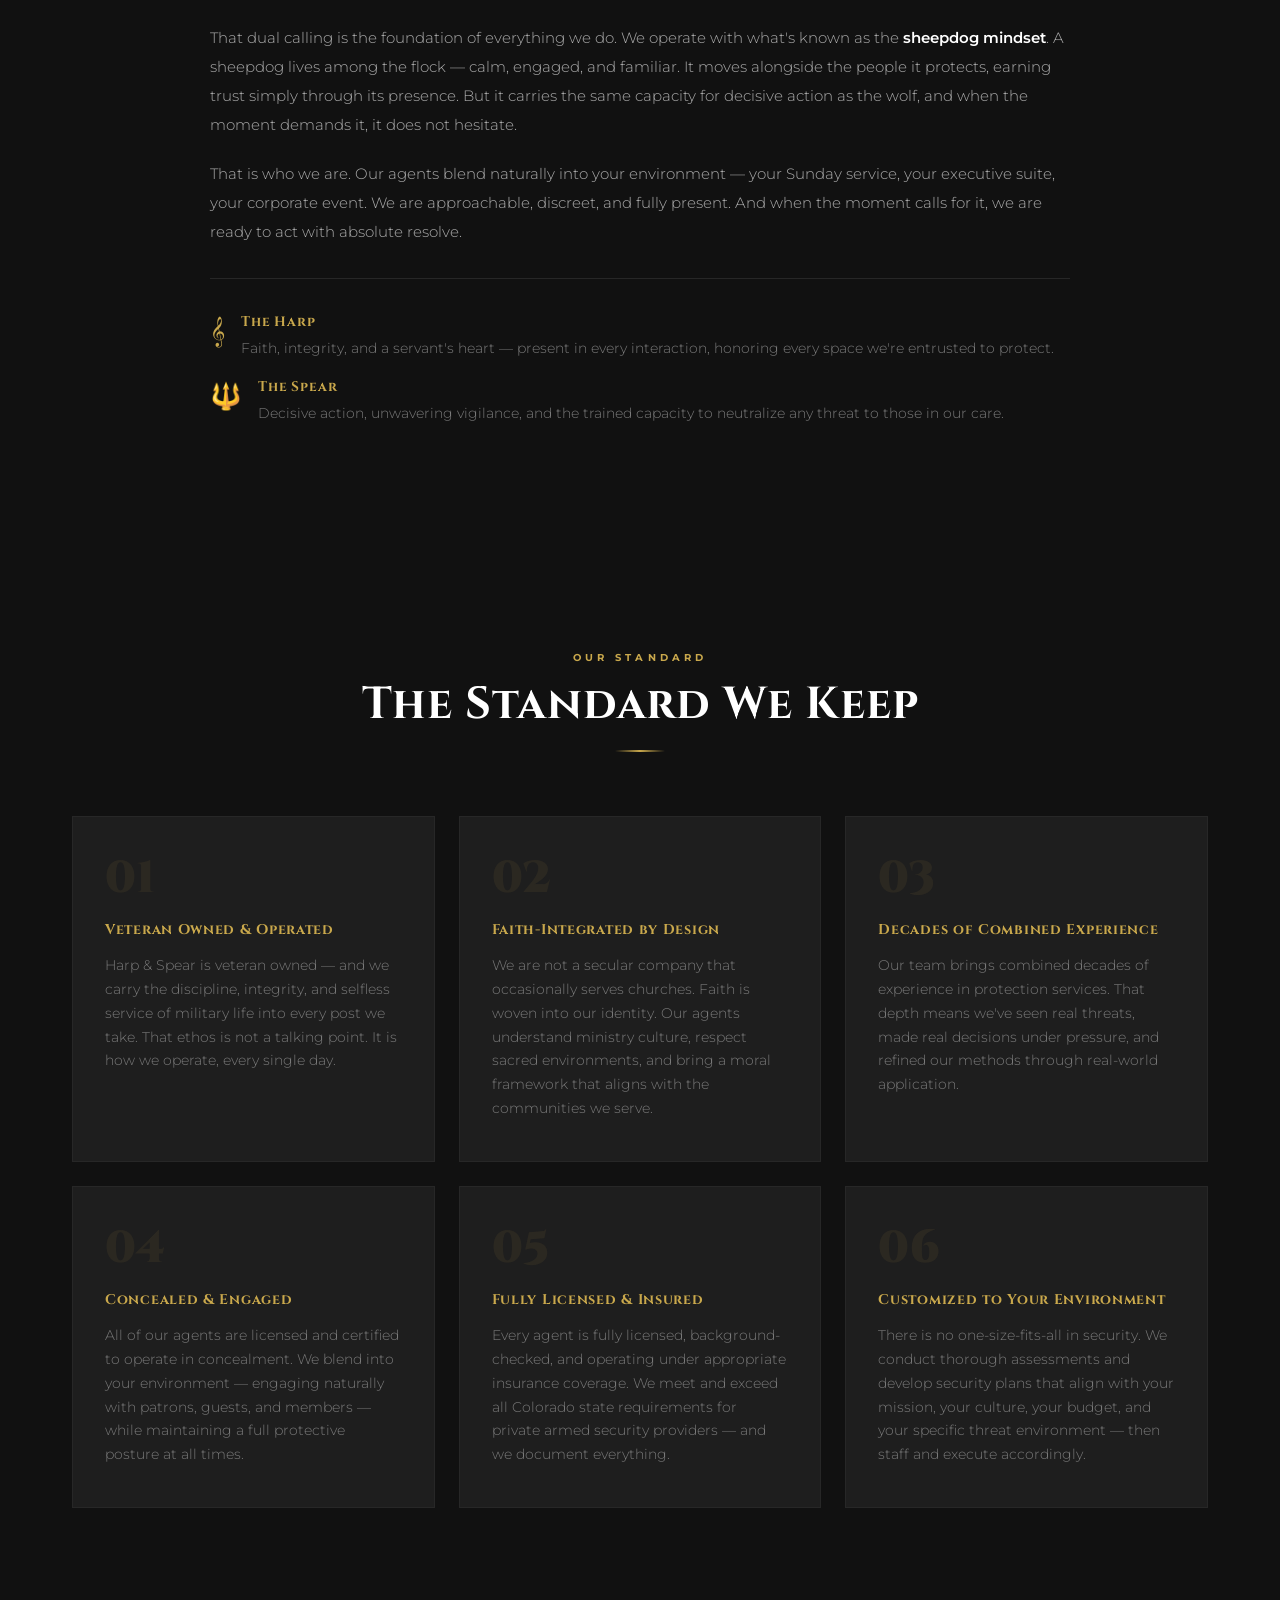
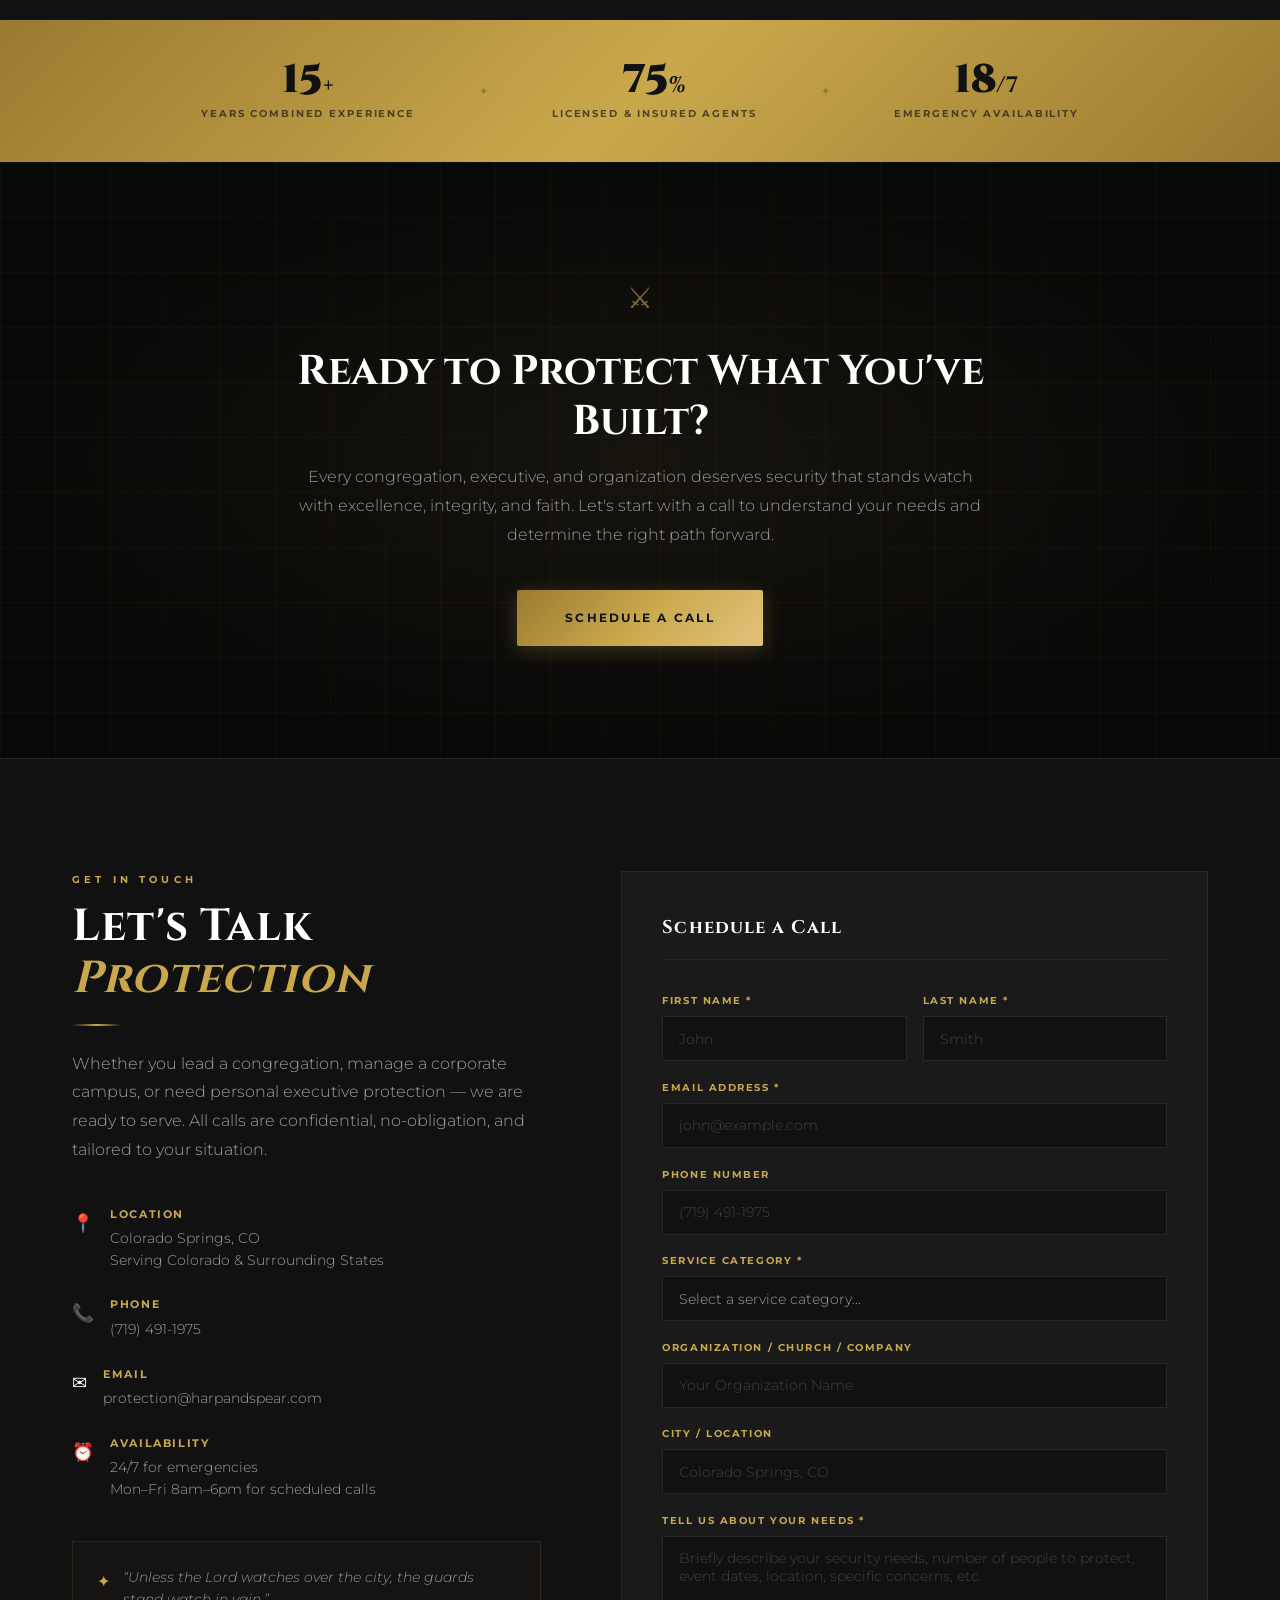
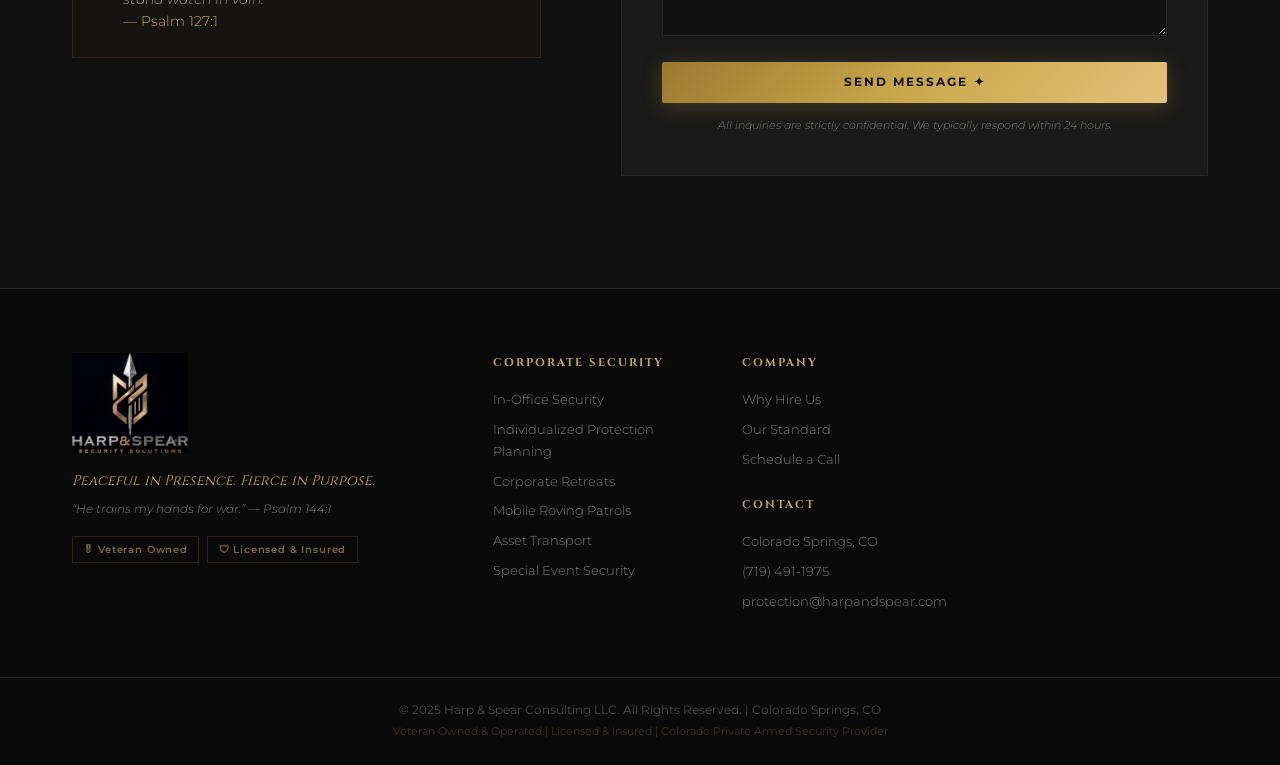
==== commit 52a5c363: "Add files via upload" ====
--- a/index.html
+++ b/index.html
@@ -132,7 +132,7 @@
         </div>
         <div class="category-body">
           <p class="category-desc">
-            Your business is more than a building — it's your people, your assets, and your reputation. Our corporate security services are designed to protect all three, without disrupting the professional environment you've built. Our agents dress and present themselves as members of your team — professional, polished, and engaged — while maintaining the tactical readiness to respond to any incident.
+            What you've built is more than a place — it's your people, your assets, and your reputation. Our security services are designed to protect all three, without disrupting the environment you've worked to create. Our agents integrate naturally into your team — professional, polished, and engaged — while maintaining the tactical readiness to respond to any incident.
           </p>
           <div class="service-cards-grid three-col">
             <div class="service-sub-card">
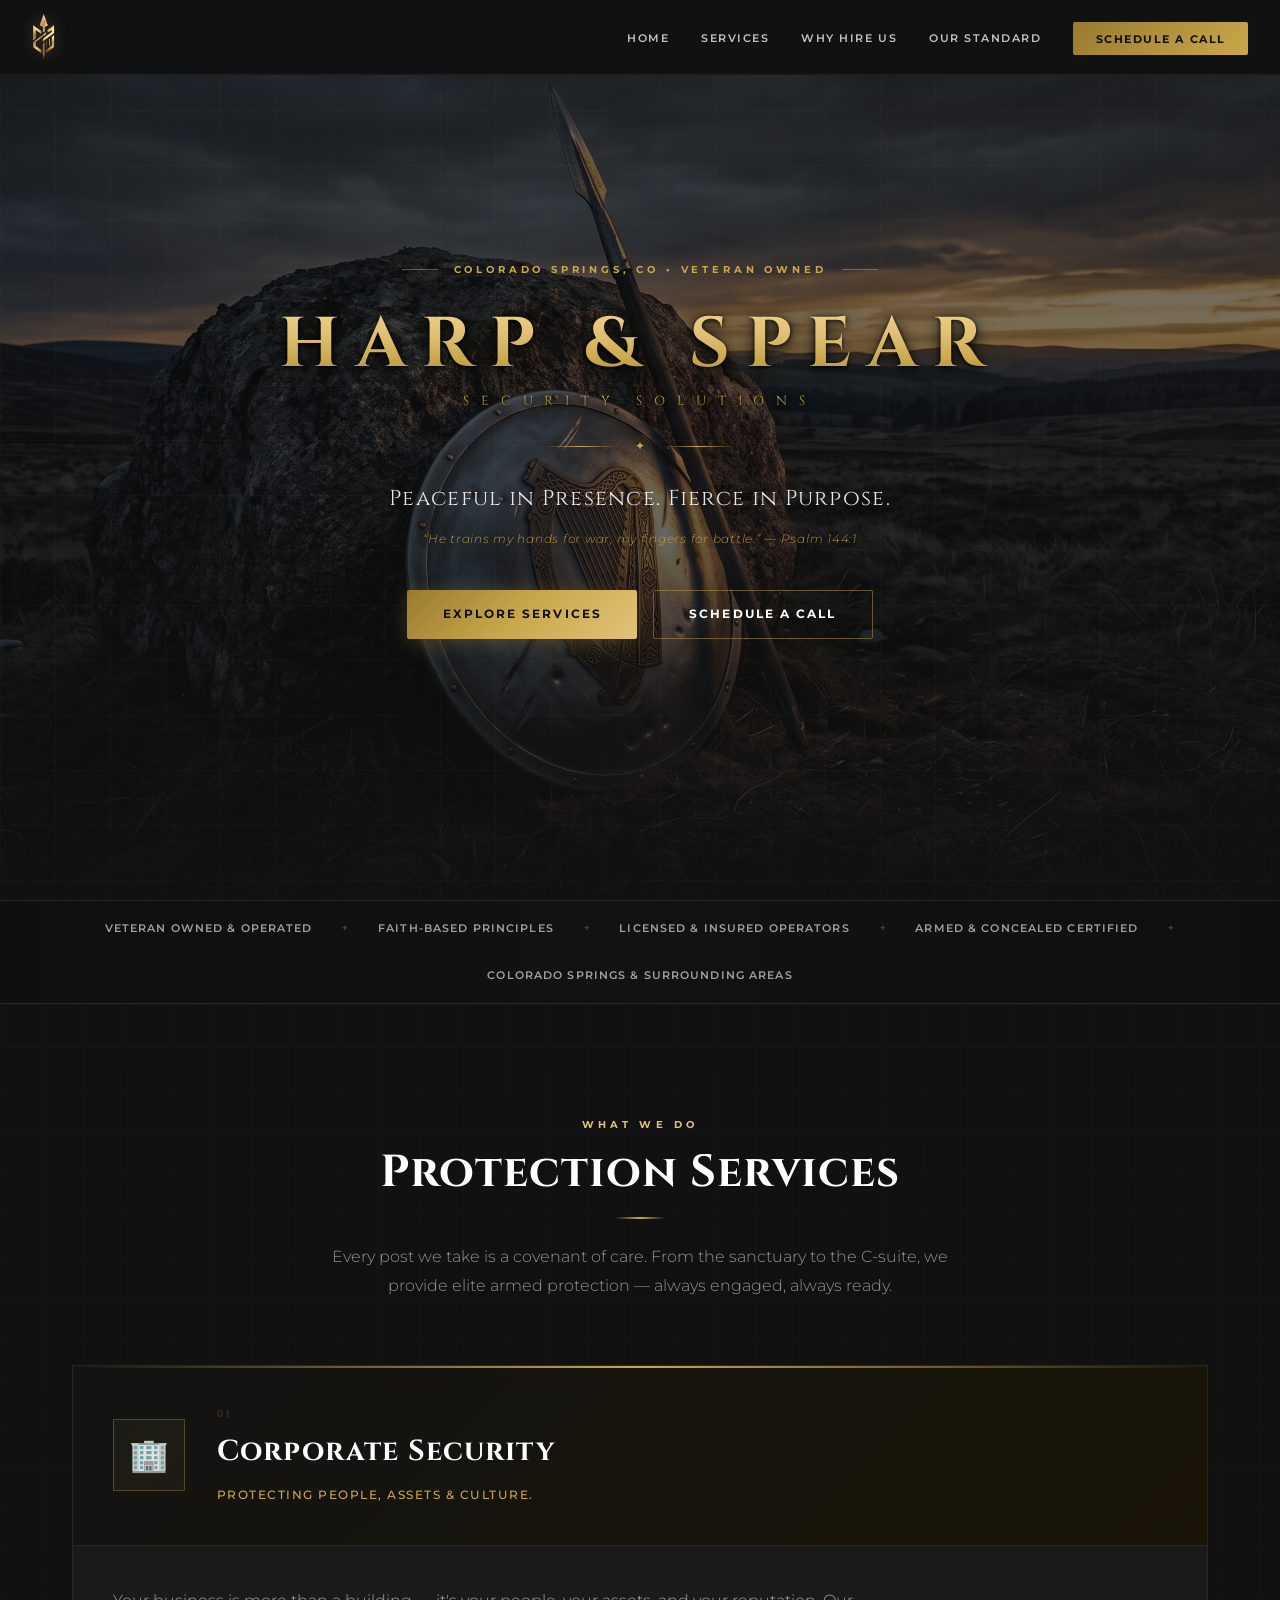
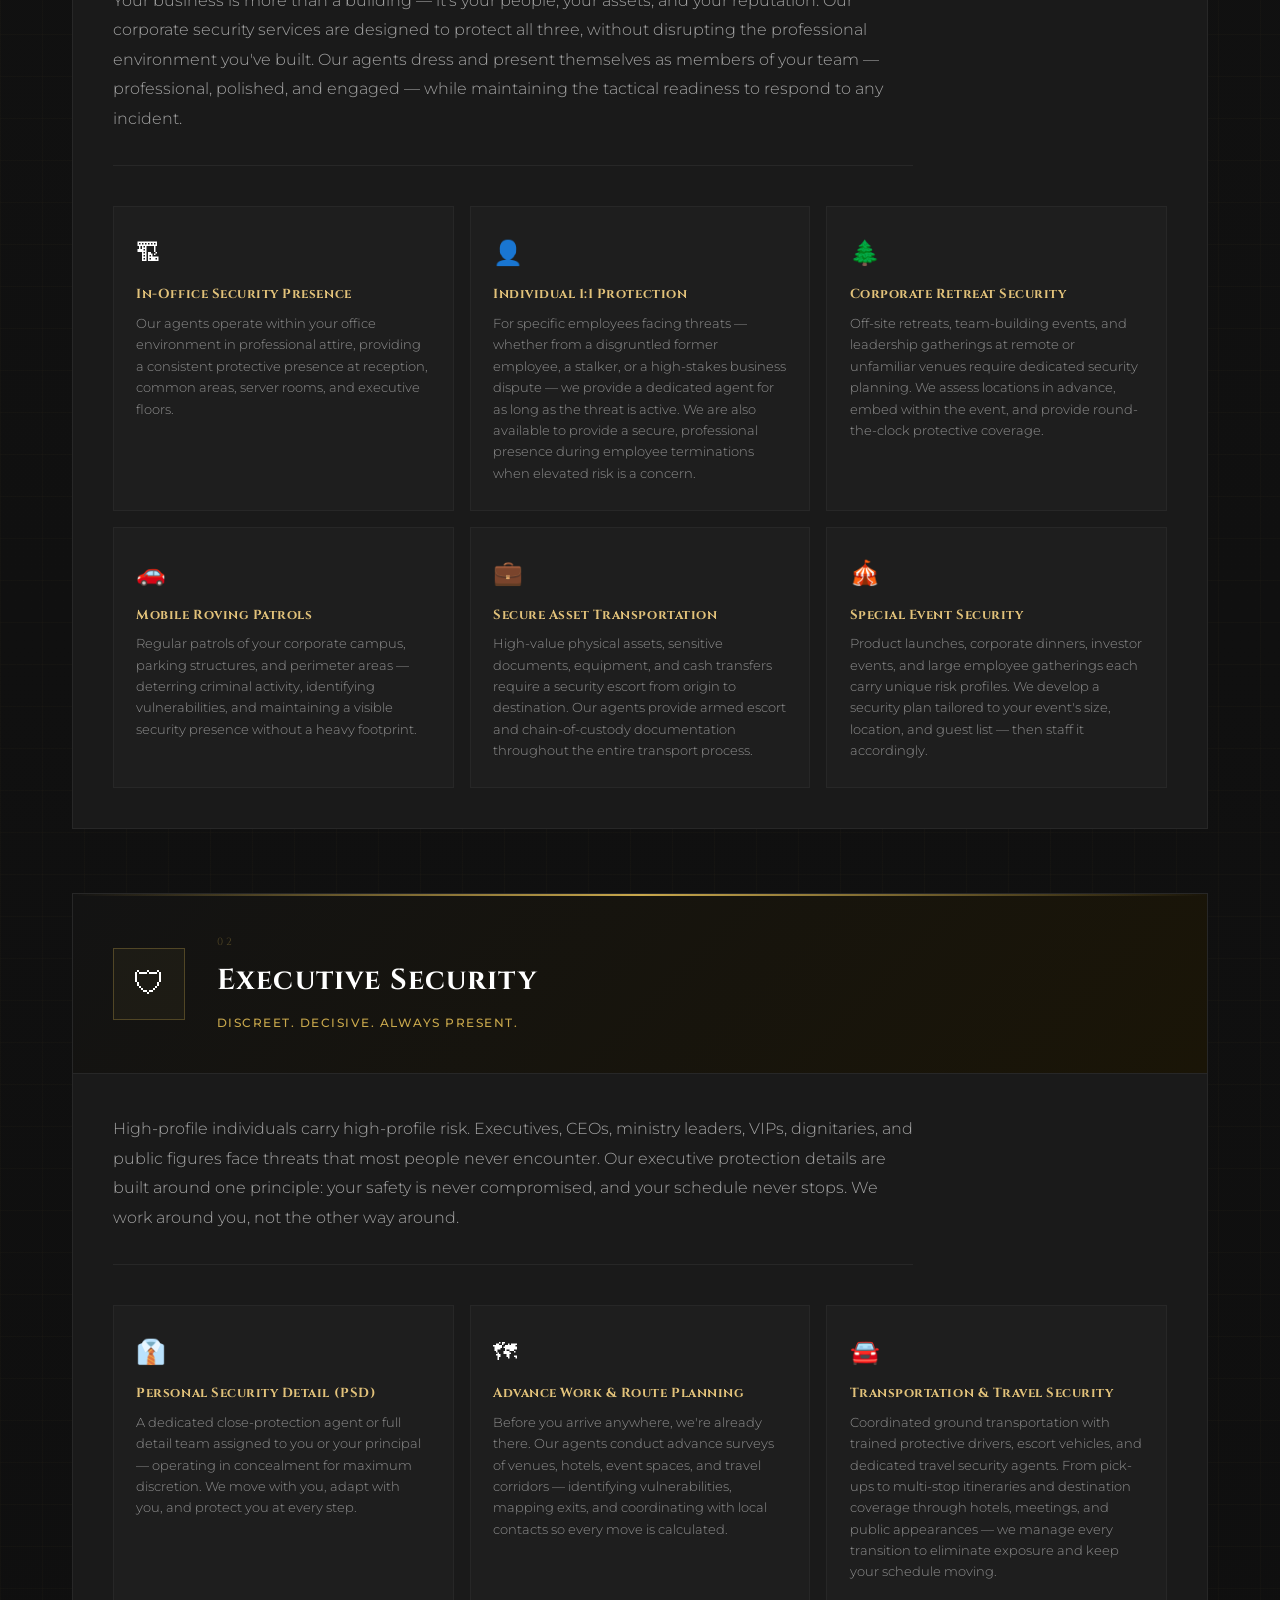
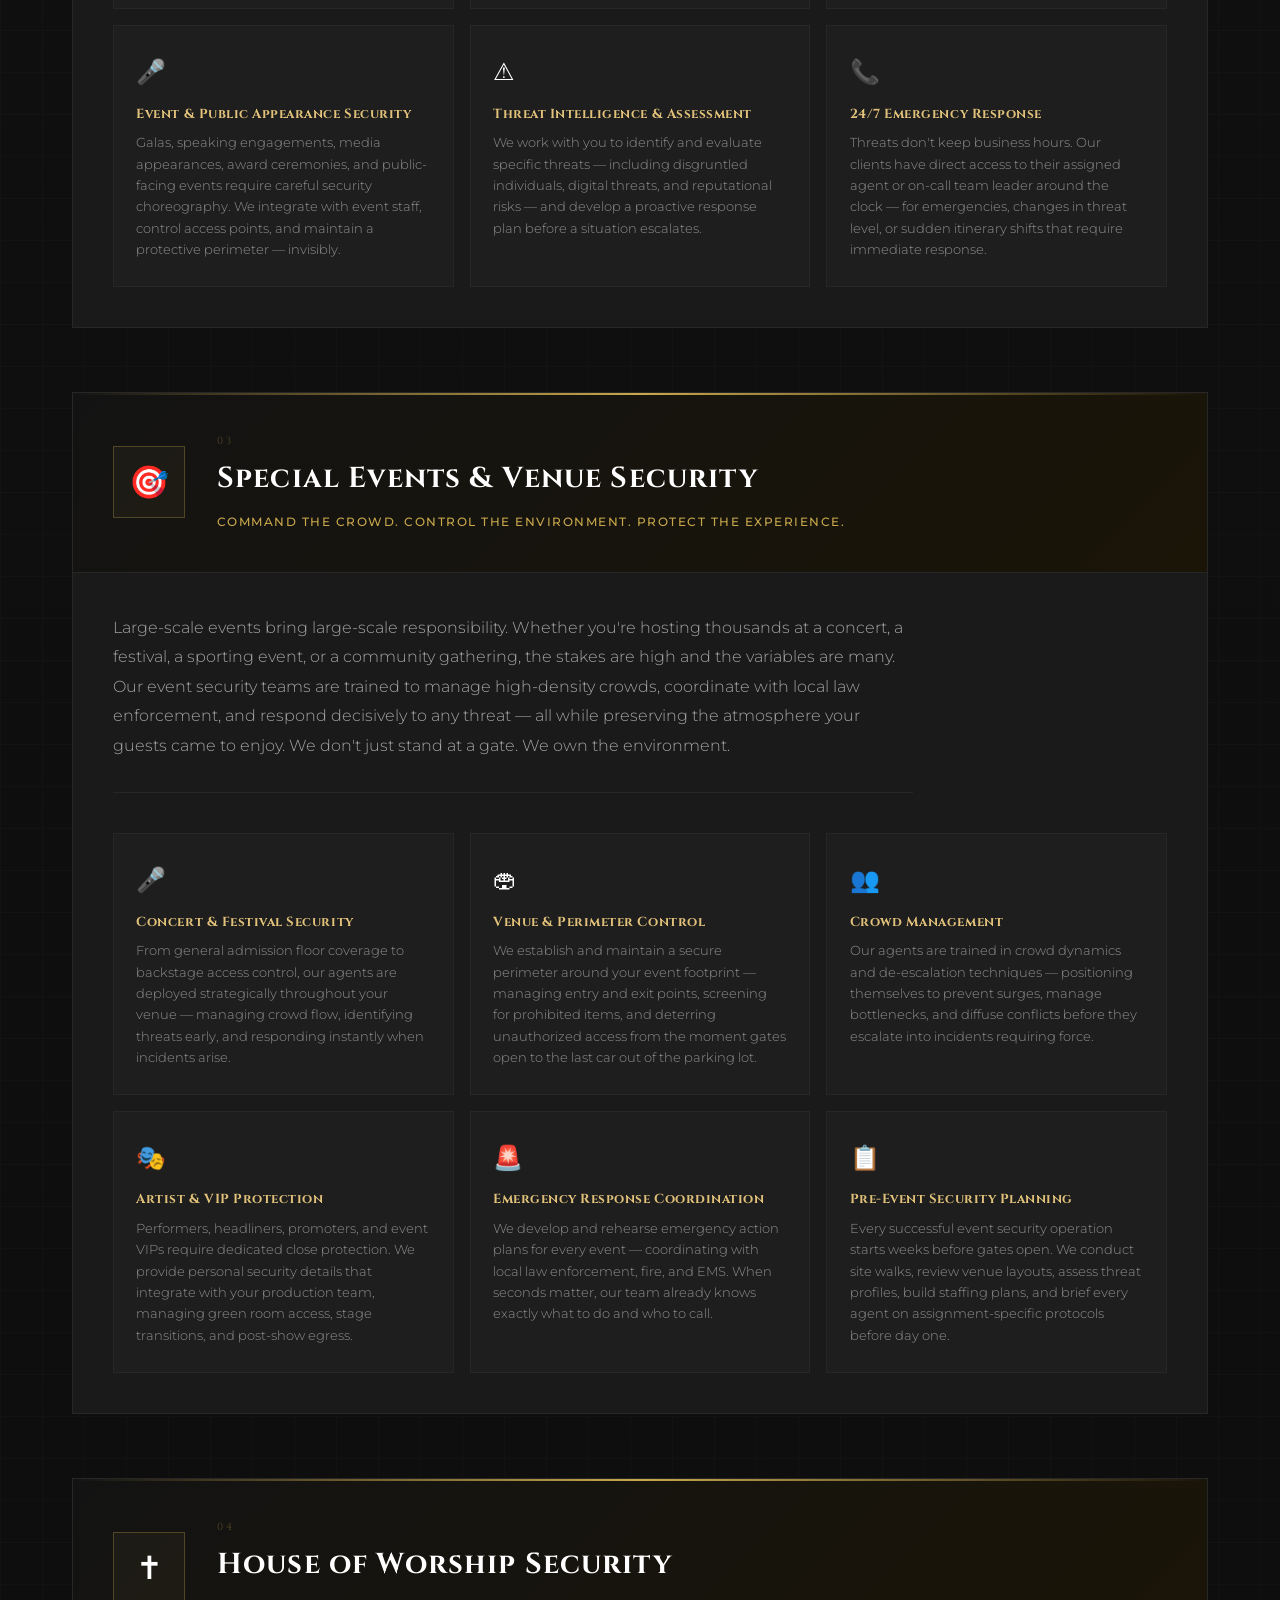
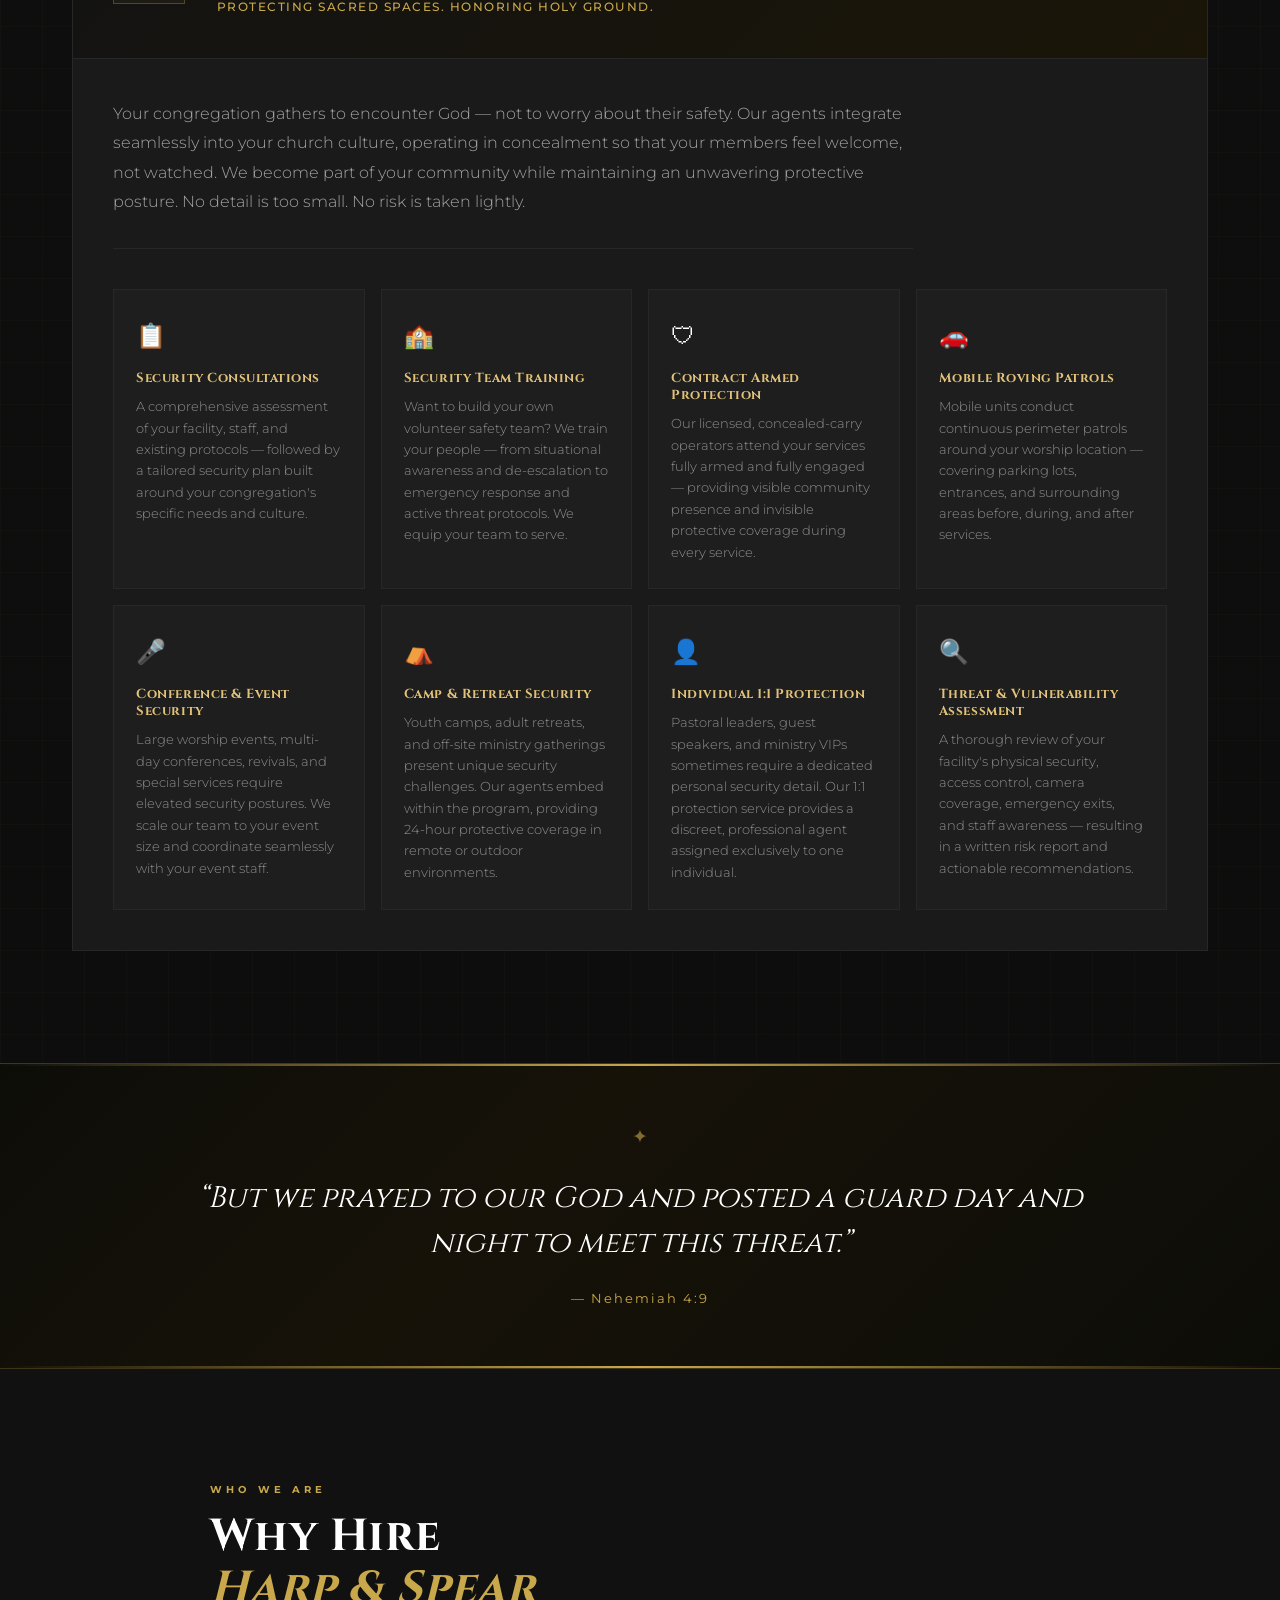
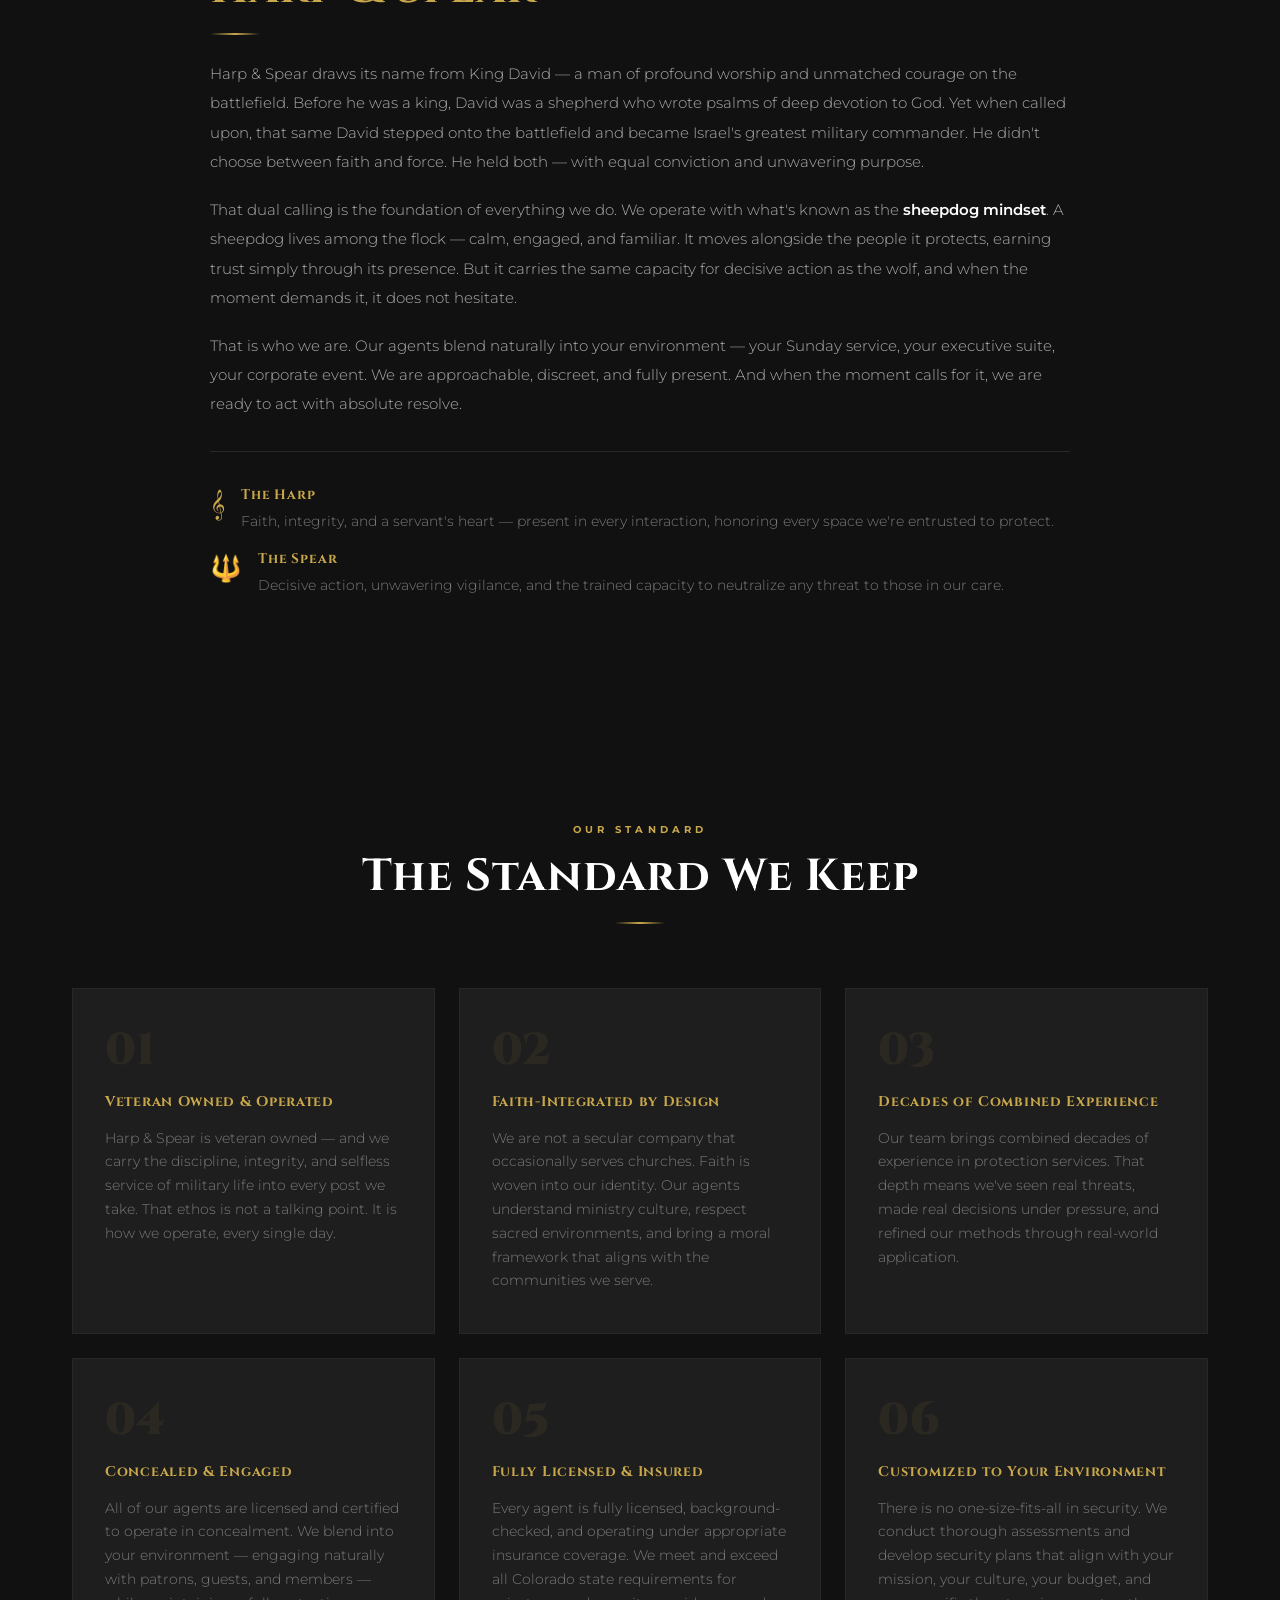
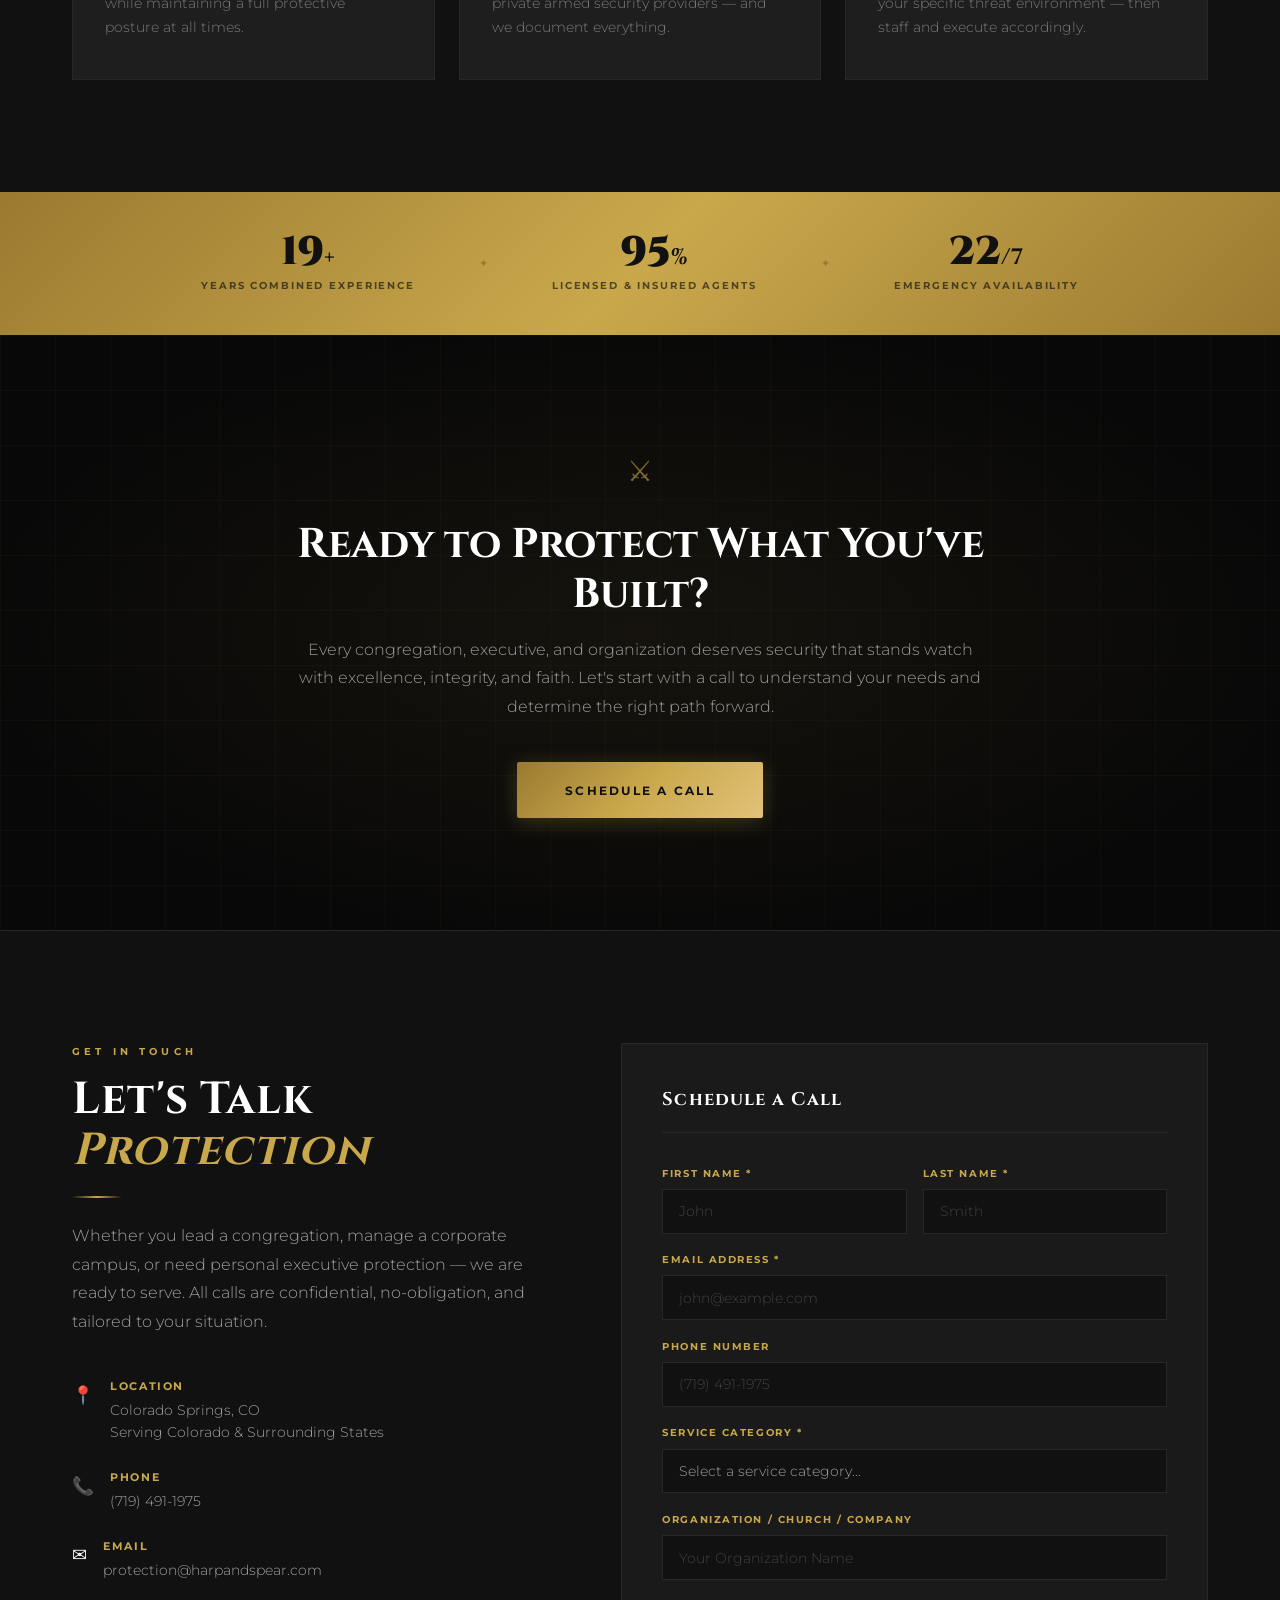
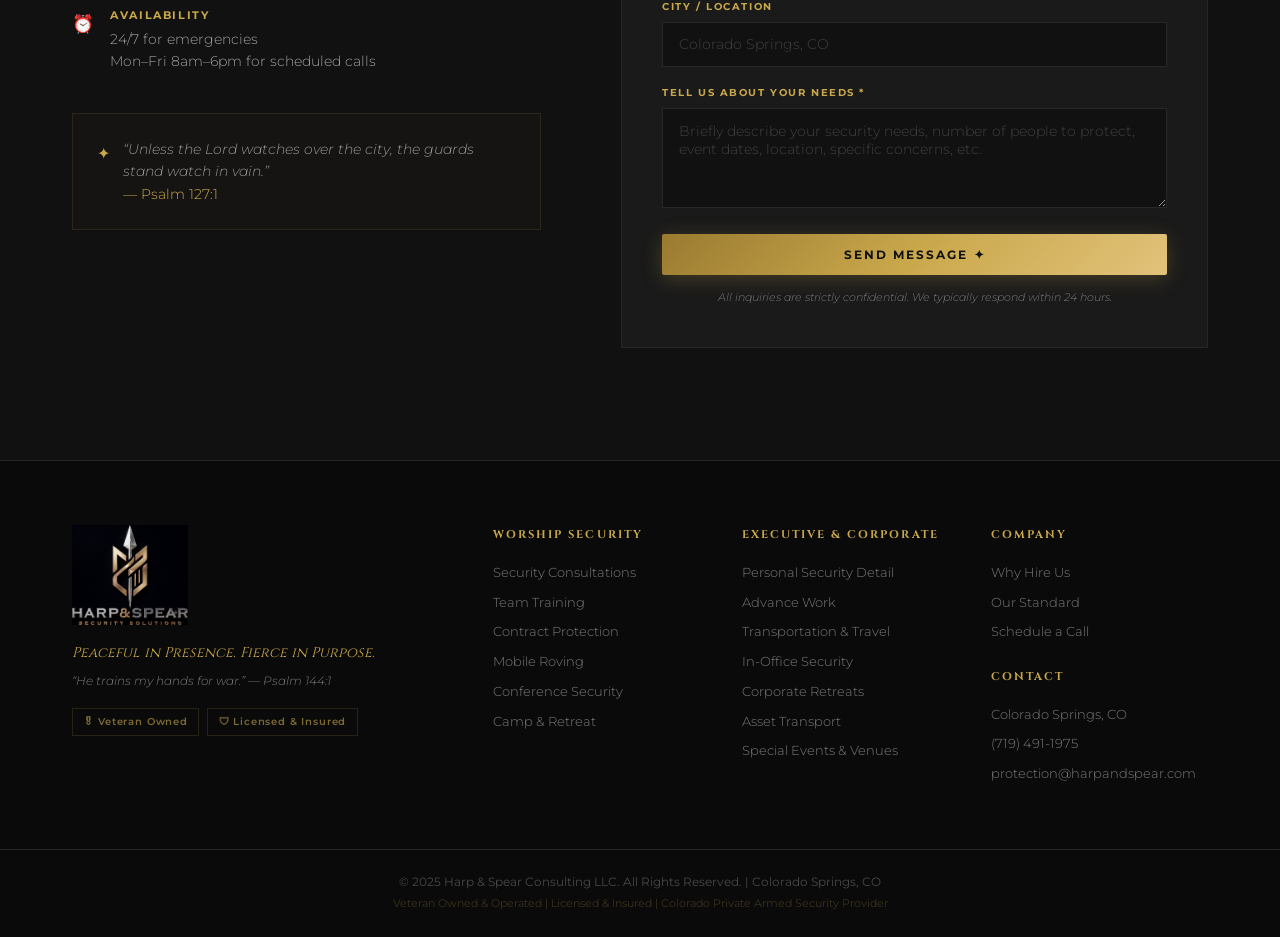
==== commit 56525b92: "Add files via upload" ====
--- a/index.html
+++ b/index.html
@@ -127,12 +127,13 @@
           <div class="category-icon-wrap"><span class="category-icon">🏢</span></div>
           <div class="category-header-text">
             <div class="category-number">01</div>
-            <h3>Protecting People, Assets &amp; Culture.</h3>
+            <h3>Corporate Security</h3>
+            <p class="category-tagline">Protecting People, Assets &amp; Culture.</p>
           </div>
         </div>
         <div class="category-body">
           <p class="category-desc">
-            What you've built is more than a place — it's your people, your assets, and your reputation. Our security services are designed to protect all three, without disrupting the environment you've worked to create. Our agents integrate naturally into your team — professional, polished, and engaged — while maintaining the tactical readiness to respond to any incident.
+            Your business is more than a building — it's your people, your assets, and your reputation. Our corporate security services are designed to protect all three, without disrupting the professional environment you've built. Our agents dress and present themselves as members of your team — professional, polished, and engaged — while maintaining the tactical readiness to respond to any incident.
           </p>
           <div class="service-cards-grid three-col">
             <div class="service-sub-card">
@@ -142,7 +143,7 @@
             </div>
             <div class="service-sub-card">
               <span class="sub-icon">👤</span>
-              <h4>Individualized Protection Planning</h4>
+              <h4>Individual 1:1 Protection</h4>
               <p>For specific employees facing threats — whether from a disgruntled former employee, a stalker, or a high-stakes business dispute — we provide a dedicated agent for as long as the threat is active. We are also available to provide a secure, professional presence during employee terminations when elevated risk is a concern.</p>
             </div>
             <div class="service-sub-card">
@@ -164,6 +165,163 @@
               <span class="sub-icon">🎪</span>
               <h4>Special Event Security</h4>
               <p>Product launches, corporate dinners, investor events, and large employee gatherings each carry unique risk profiles. We develop a security plan tailored to your event's size, location, and guest list — then staff it accordingly.</p>
+            </div>
+          </div>
+        </div>
+      </div>
+
+      <!-- EXECUTIVE SECURITY -->
+      <div class="service-category" id="executive-security">
+        <div class="category-header">
+          <div class="category-icon-wrap"><span class="category-icon">🛡</span></div>
+          <div class="category-header-text">
+            <div class="category-number">02</div>
+            <h3>Executive Security</h3>
+            <p class="category-tagline">Discreet. Decisive. Always Present.</p>
+          </div>
+        </div>
+        <div class="category-body">
+          <p class="category-desc">
+            High-profile individuals carry high-profile risk. Executives, CEOs, ministry leaders, VIPs, dignitaries, and public figures face threats that most people never encounter. Our executive protection details are built around one principle: your safety is never compromised, and your schedule never stops. We work around you, not the other way around.
+          </p>
+          <div class="service-cards-grid three-col">
+            <div class="service-sub-card">
+              <span class="sub-icon">👔</span>
+              <h4>Personal Security Detail (PSD)</h4>
+              <p>A dedicated close-protection agent or full detail team assigned to you or your principal — operating in concealment for maximum discretion. We move with you, adapt with you, and protect you at every step.</p>
+            </div>
+            <div class="service-sub-card">
+              <span class="sub-icon">🗺</span>
+              <h4>Advance Work &amp; Route Planning</h4>
+              <p>Before you arrive anywhere, we're already there. Our agents conduct advance surveys of venues, hotels, event spaces, and travel corridors — identifying vulnerabilities, mapping exits, and coordinating with local contacts so every move is calculated.</p>
+            </div>
+            <div class="service-sub-card">
+              <span class="sub-icon">🚘</span>
+              <h4>Transportation &amp; Travel Security</h4>
+              <p>Coordinated ground transportation with trained protective drivers, escort vehicles, and dedicated travel security agents. From pick-ups to multi-stop itineraries and destination coverage through hotels, meetings, and public appearances — we manage every transition to eliminate exposure and keep your schedule moving.</p>
+            </div>
+            <div class="service-sub-card">
+              <span class="sub-icon">🎤</span>
+              <h4>Event &amp; Public Appearance Security</h4>
+              <p>Galas, speaking engagements, media appearances, award ceremonies, and public-facing events require careful security choreography. We integrate with event staff, control access points, and maintain a protective perimeter — invisibly.</p>
+            </div>
+            <div class="service-sub-card">
+              <span class="sub-icon">⚠</span>
+              <h4>Threat Intelligence &amp; Assessment</h4>
+              <p>We work with you to identify and evaluate specific threats — including disgruntled individuals, digital threats, and reputational risks — and develop a proactive response plan before a situation escalates.</p>
+            </div>
+            <div class="service-sub-card">
+              <span class="sub-icon">📞</span>
+              <h4>24/7 Emergency Response</h4>
+              <p>Threats don't keep business hours. Our clients have direct access to their assigned agent or on-call team leader around the clock — for emergencies, changes in threat level, or sudden itinerary shifts that require immediate response.</p>
+            </div>
+          </div>
+        </div>
+      </div>
+
+      <!-- SPECIAL EVENTS & VENUE SECURITY -->
+      <div class="service-category" id="special-events-security">
+        <div class="category-header">
+          <div class="category-icon-wrap"><span class="category-icon">🎯</span></div>
+          <div class="category-header-text">
+            <div class="category-number">03</div>
+            <h3>Special Events &amp; Venue Security</h3>
+            <p class="category-tagline">Command the Crowd. Control the Environment. Protect the Experience.</p>
+          </div>
+        </div>
+        <div class="category-body">
+          <p class="category-desc">
+            Large-scale events bring large-scale responsibility. Whether you're hosting thousands at a concert, a festival, a sporting event, or a community gathering, the stakes are high and the variables are many. Our event security teams are trained to manage high-density crowds, coordinate with local law enforcement, and respond decisively to any threat — all while preserving the atmosphere your guests came to enjoy. We don't just stand at a gate. We own the environment.
+          </p>
+          <div class="service-cards-grid three-col">
+            <div class="service-sub-card">
+              <span class="sub-icon">🎤</span>
+              <h4>Concert &amp; Festival Security</h4>
+              <p>From general admission floor coverage to backstage access control, our agents are deployed strategically throughout your venue — managing crowd flow, identifying threats early, and responding instantly when incidents arise.</p>
+            </div>
+            <div class="service-sub-card">
+              <span class="sub-icon">🏟</span>
+              <h4>Venue &amp; Perimeter Control</h4>
+              <p>We establish and maintain a secure perimeter around your event footprint — managing entry and exit points, screening for prohibited items, and deterring unauthorized access from the moment gates open to the last car out of the parking lot.</p>
+            </div>
+            <div class="service-sub-card">
+              <span class="sub-icon">👥</span>
+              <h4>Crowd Management</h4>
+              <p>Our agents are trained in crowd dynamics and de-escalation techniques — positioning themselves to prevent surges, manage bottlenecks, and diffuse conflicts before they escalate into incidents requiring force.</p>
+            </div>
+            <div class="service-sub-card">
+              <span class="sub-icon">🎭</span>
+              <h4>Artist &amp; VIP Protection</h4>
+              <p>Performers, headliners, promoters, and event VIPs require dedicated close protection. We provide personal security details that integrate with your production team, managing green room access, stage transitions, and post-show egress.</p>
+            </div>
+            <div class="service-sub-card">
+              <span class="sub-icon">🚨</span>
+              <h4>Emergency Response Coordination</h4>
+              <p>We develop and rehearse emergency action plans for every event — coordinating with local law enforcement, fire, and EMS. When seconds matter, our team already knows exactly what to do and who to call.</p>
+            </div>
+            <div class="service-sub-card">
+              <span class="sub-icon">📋</span>
+              <h4>Pre-Event Security Planning</h4>
+              <p>Every successful event security operation starts weeks before gates open. We conduct site walks, review venue layouts, assess threat profiles, build staffing plans, and brief every agent on assignment-specific protocols before day one.</p>
+            </div>
+          </div>
+        </div>
+      </div>
+
+      <!-- WORSHIP SECURITY -->
+      <div class="service-category" id="worship-security">
+        <div class="category-header">
+          <div class="category-icon-wrap"><span class="category-icon">✝</span></div>
+          <div class="category-header-text">
+            <div class="category-number">04</div>
+            <h3>House of Worship Security</h3>
+            <p class="category-tagline">Protecting Sacred Spaces. Honoring Holy Ground.</p>
+          </div>
+        </div>
+        <div class="category-body">
+          <p class="category-desc">
+            Your congregation gathers to encounter God — not to worry about their safety. Our agents integrate seamlessly into your church culture, operating in concealment so that your members feel welcome, not watched. We become part of your community while maintaining an unwavering protective posture. No detail is too small. No risk is taken lightly.
+          </p>
+          <div class="service-cards-grid four-col">
+            <div class="service-sub-card">
+              <span class="sub-icon">📋</span>
+              <h4>Security Consultations</h4>
+              <p>A comprehensive assessment of your facility, staff, and existing protocols — followed by a tailored security plan built around your congregation's specific needs and culture.</p>
+            </div>
+            <div class="service-sub-card">
+              <span class="sub-icon">🏫</span>
+              <h4>Security Team Training</h4>
+              <p>Want to build your own volunteer safety team? We train your people — from situational awareness and de-escalation to emergency response and active threat protocols. We equip your team to serve.</p>
+            </div>
+            <div class="service-sub-card">
+              <span class="sub-icon">🛡</span>
+              <h4>Contract Armed Protection</h4>
+              <p>Our licensed, concealed-carry operators attend your services fully armed and fully engaged — providing visible community presence and invisible protective coverage during every service.</p>
+            </div>
+            <div class="service-sub-card">
+              <span class="sub-icon">🚗</span>
+              <h4>Mobile Roving Patrols</h4>
+              <p>Mobile units conduct continuous perimeter patrols around your worship location — covering parking lots, entrances, and surrounding areas before, during, and after services.</p>
+            </div>
+            <div class="service-sub-card">
+              <span class="sub-icon">🎤</span>
+              <h4>Conference &amp; Event Security</h4>
+              <p>Large worship events, multi-day conferences, revivals, and special services require elevated security postures. We scale our team to your event size and coordinate seamlessly with your event staff.</p>
+            </div>
+            <div class="service-sub-card">
+              <span class="sub-icon">⛺</span>
+              <h4>Camp &amp; Retreat Security</h4>
+              <p>Youth camps, adult retreats, and off-site ministry gatherings present unique security challenges. Our agents embed within the program, providing 24-hour protective coverage in remote or outdoor environments.</p>
+            </div>
+            <div class="service-sub-card">
+              <span class="sub-icon">👤</span>
+              <h4>Individual 1:1 Protection</h4>
+              <p>Pastoral leaders, guest speakers, and ministry VIPs sometimes require a dedicated personal security detail. Our 1:1 protection service provides a discreet, professional agent assigned exclusively to one individual.</p>
+            </div>
+            <div class="service-sub-card">
+              <span class="sub-icon">🔍</span>
+              <h4>Threat &amp; Vulnerability Assessment</h4>
+              <p>A thorough review of your facility's physical security, access control, camera coverage, emergency exits, and staff awareness — resulting in a written risk report and actionable recommendations.</p>
             </div>
           </div>
         </div>
@@ -354,13 +512,38 @@
               <label for="service">Service Category *</label>
               <select id="service" name="service" required>
                 <option value="" disabled selected>Select a service category...</option>
+                <optgroup label="House of Worship Security">
+                  <option value="worship-consult">Security Consultation &amp; Assessment</option>
+                  <option value="worship-training">Security Team Training</option>
+                  <option value="worship-contract">Contract Armed Protection</option>
+                  <option value="worship-roving">Mobile Roving Patrols</option>
+                  <option value="worship-conference">Conference &amp; Event Security</option>
+                  <option value="worship-camp">Camp &amp; Retreat Security</option>
+                  <option value="worship-1on1">Individual 1:1 Protection</option>
+                </optgroup>
+                <optgroup label="Executive Security">
+                  <option value="exec-psd">Personal Security Detail (PSD)</option>
+                  <option value="exec-advance">Advance Work &amp; Route Planning</option>
+                  <option value="exec-transport">Transportation &amp; Travel Security</option>
+                  <option value="exec-event">Event &amp; Public Appearance Security</option>
+                  <option value="exec-threat">Threat Intelligence &amp; Assessment</option>
+                  <option value="exec-247">24/7 Emergency Response</option>
+                </optgroup>
                 <optgroup label="Corporate Security">
                   <option value="corp-office">In-Office Security Presence</option>
-                  <option value="corp-1on1">Individualized Protection Planning</option>
+                  <option value="corp-1on1">Individual 1:1 Protection</option>
                   <option value="corp-retreat">Corporate Retreat Security</option>
                   <option value="corp-roving">Mobile Roving Patrols</option>
                   <option value="corp-asset">Secure Asset Transportation</option>
                   <option value="corp-event">Special Event Security</option>
+                </optgroup>
+                <optgroup label="Special Events &amp; Venue Security">
+                  <option value="event-concert">Concert &amp; Festival Security</option>
+                  <option value="event-venue">Venue &amp; Perimeter Control</option>
+                  <option value="event-crowd">Crowd Management</option>
+                  <option value="event-vip">Artist &amp; VIP Protection</option>
+                  <option value="event-emergency">Emergency Response Coordination</option>
+                  <option value="event-planning">Pre-Event Security Planning</option>
                 </optgroup>
                 <option value="other">Other / Not Sure</option>
               </select>
@@ -404,14 +587,26 @@
       </div>
       <div class="footer-links">
         <div class="footer-col">
-          <h5>Corporate Security</h5>
+          <h5>Worship Security</h5>
           <ul>
+            <li><a href="#worship-security">Security Consultations</a></li>
+            <li><a href="#worship-security">Team Training</a></li>
+            <li><a href="#worship-security">Contract Protection</a></li>
+            <li><a href="#worship-security">Mobile Roving</a></li>
+            <li><a href="#worship-security">Conference Security</a></li>
+            <li><a href="#worship-security">Camp &amp; Retreat</a></li>
+          </ul>
+        </div>
+        <div class="footer-col">
+          <h5>Executive &amp; Corporate</h5>
+          <ul>
+            <li><a href="#executive-security">Personal Security Detail</a></li>
+            <li><a href="#executive-security">Advance Work</a></li>
+            <li><a href="#executive-security">Transportation &amp; Travel</a></li>
             <li><a href="#corporate-security">In-Office Security</a></li>
-            <li><a href="#corporate-security">Individualized Protection Planning</a></li>
             <li><a href="#corporate-security">Corporate Retreats</a></li>
-            <li><a href="#corporate-security">Mobile Roving Patrols</a></li>
             <li><a href="#corporate-security">Asset Transport</a></li>
-            <li><a href="#corporate-security">Special Event Security</a></li>
+            <li><a href="#special-events-security">Special Events &amp; Venues</a></li>
           </ul>
         </div>
         <div class="footer-col">
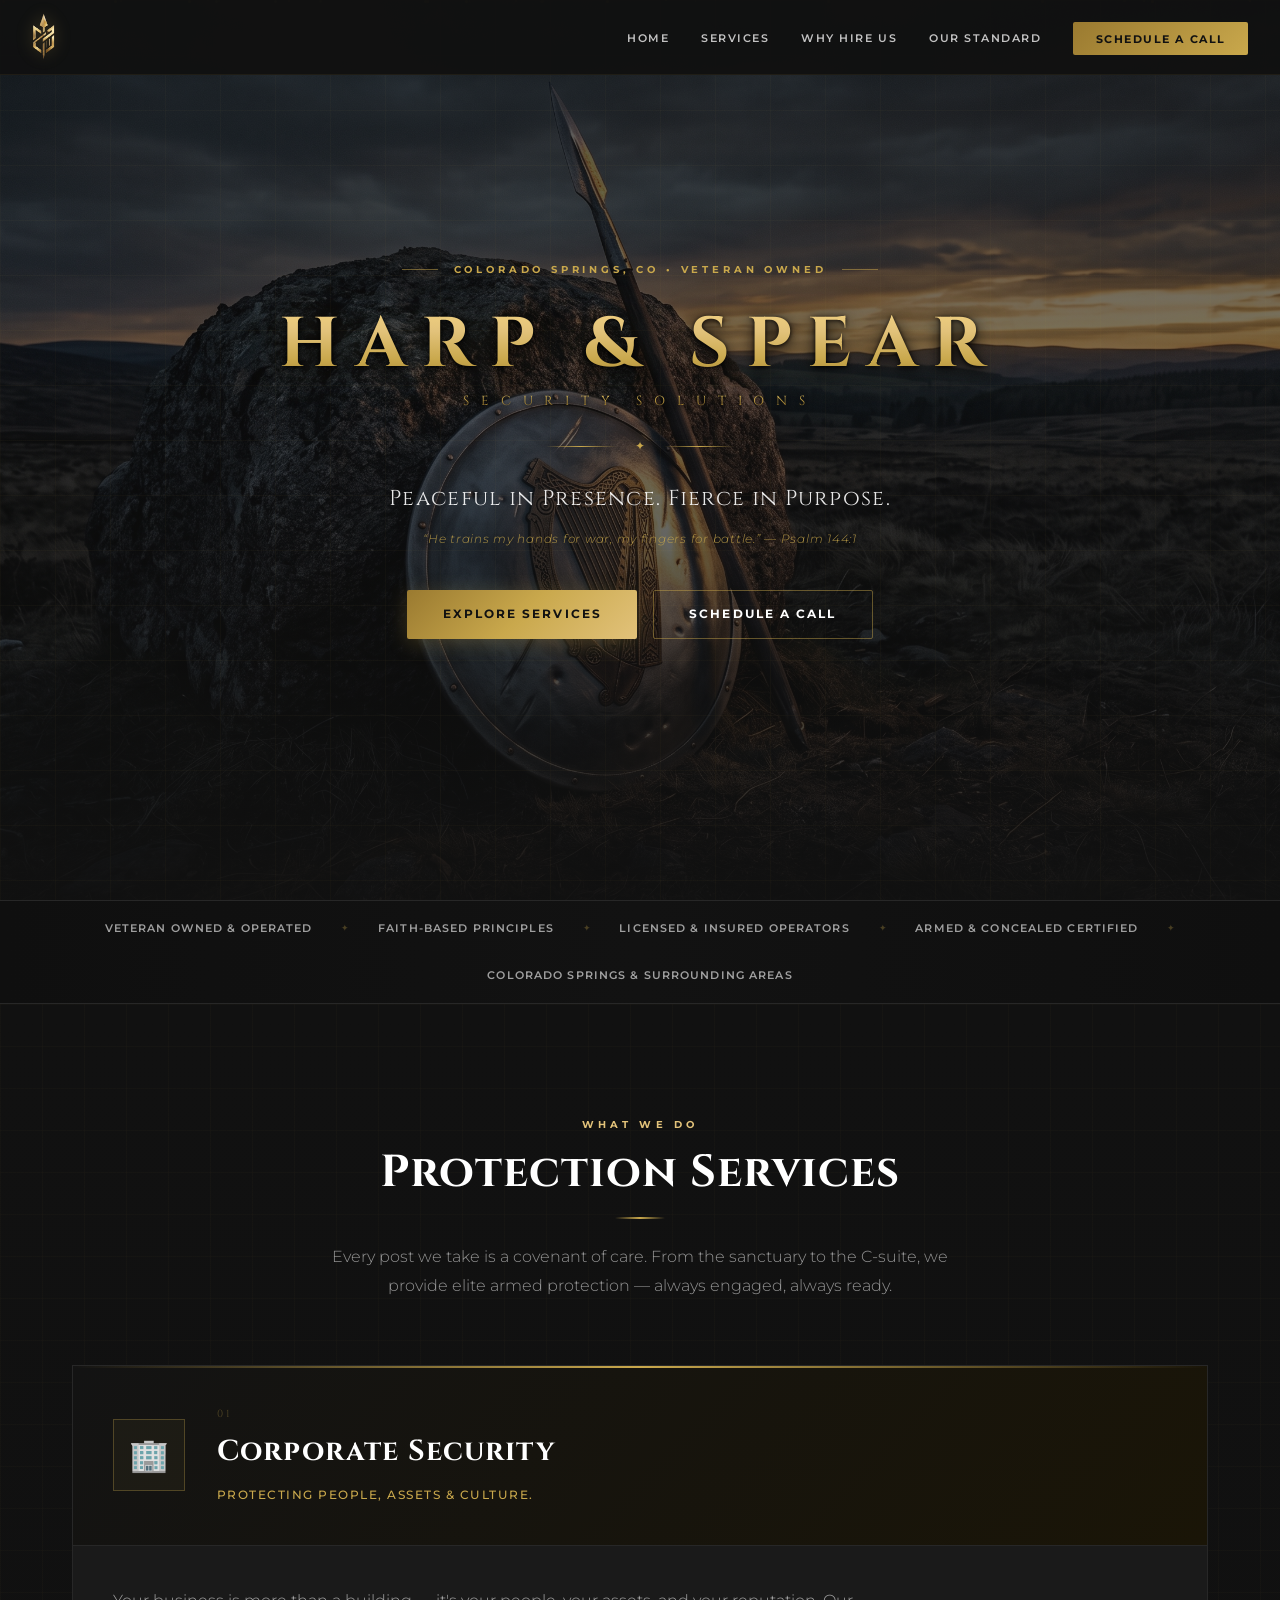
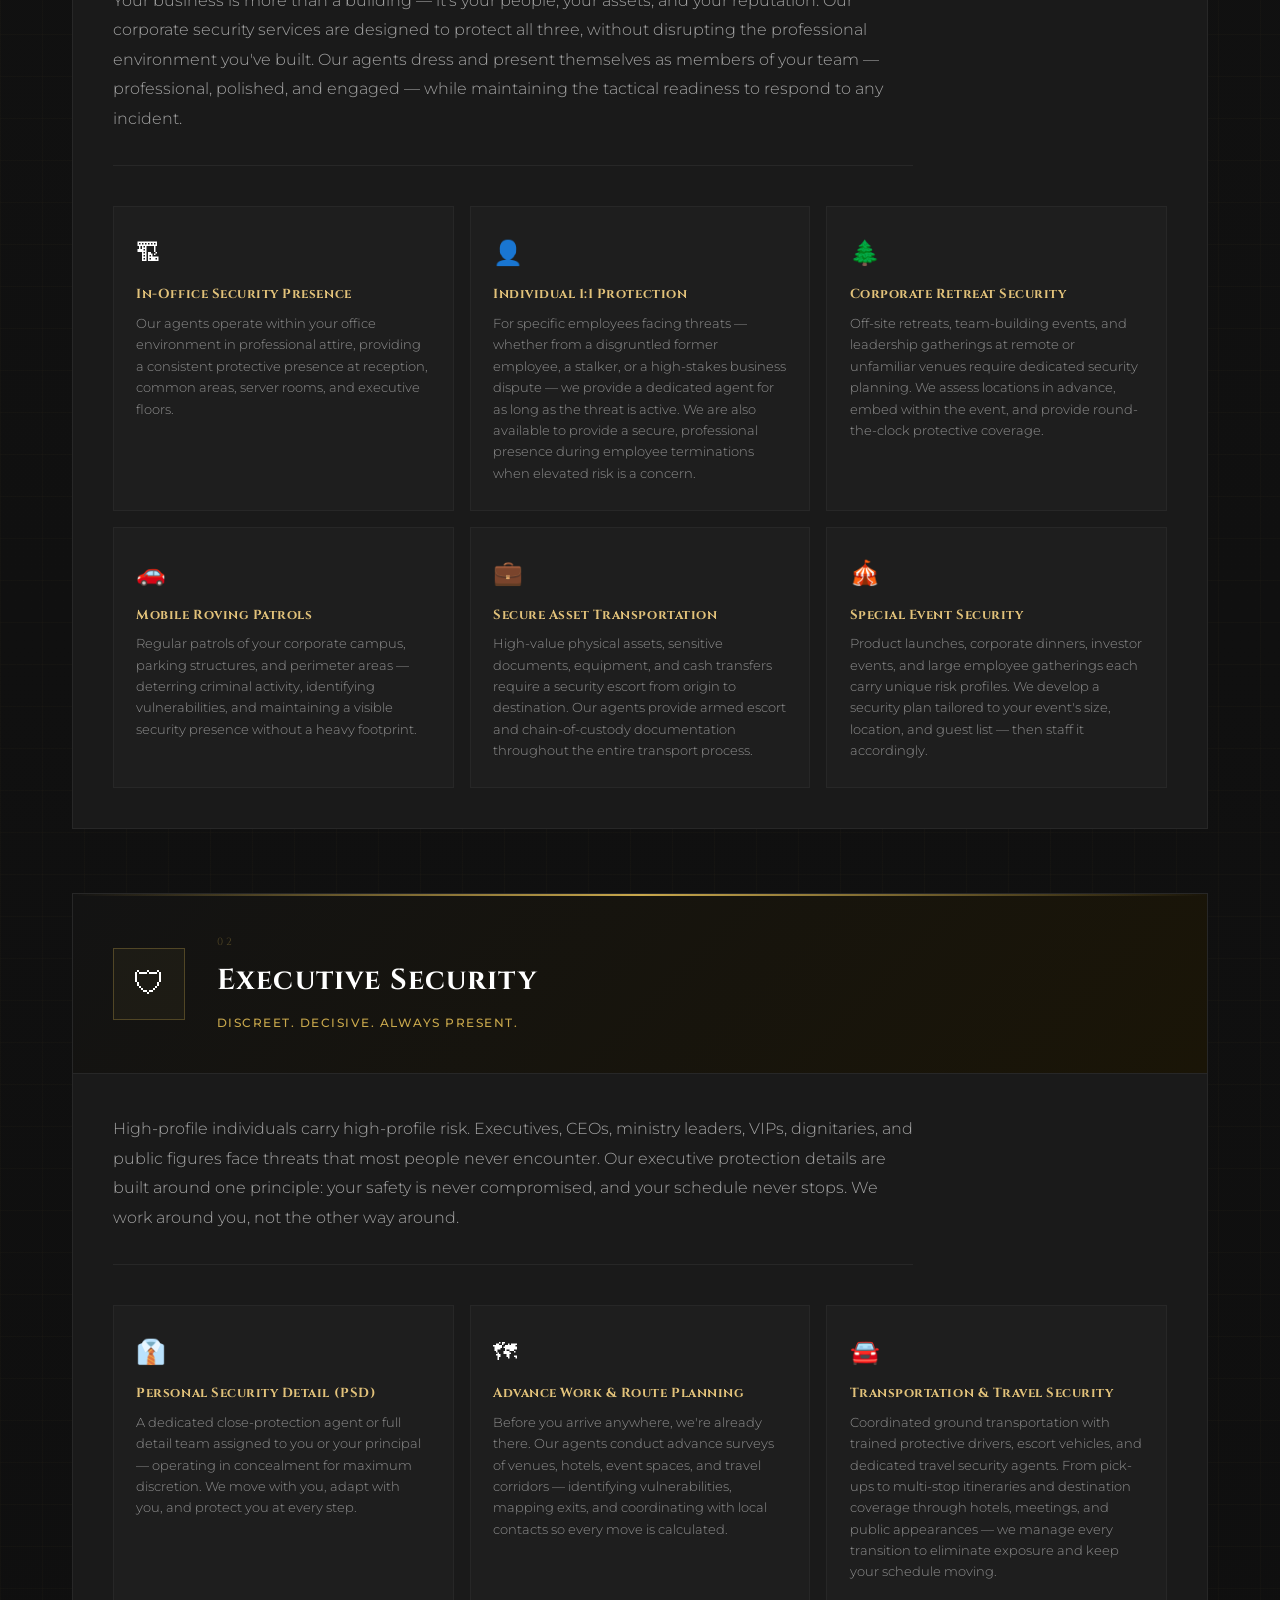
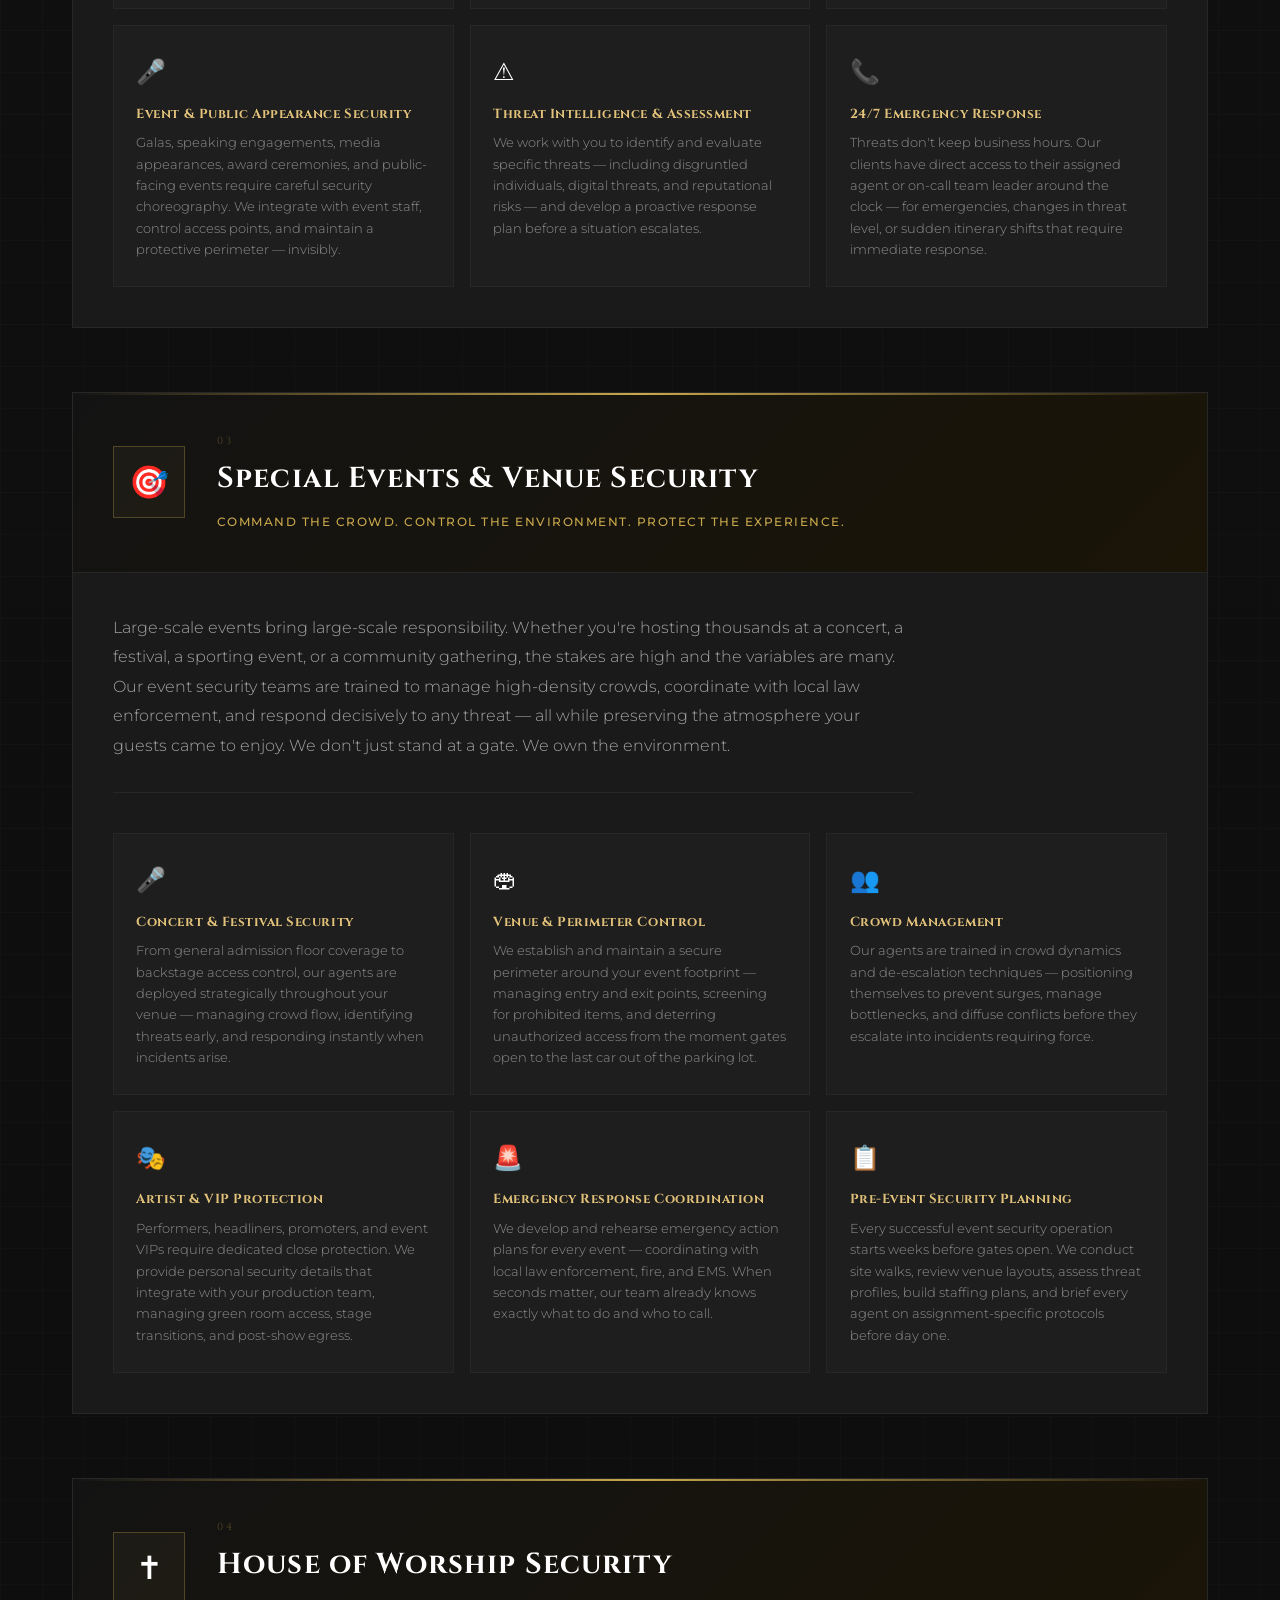
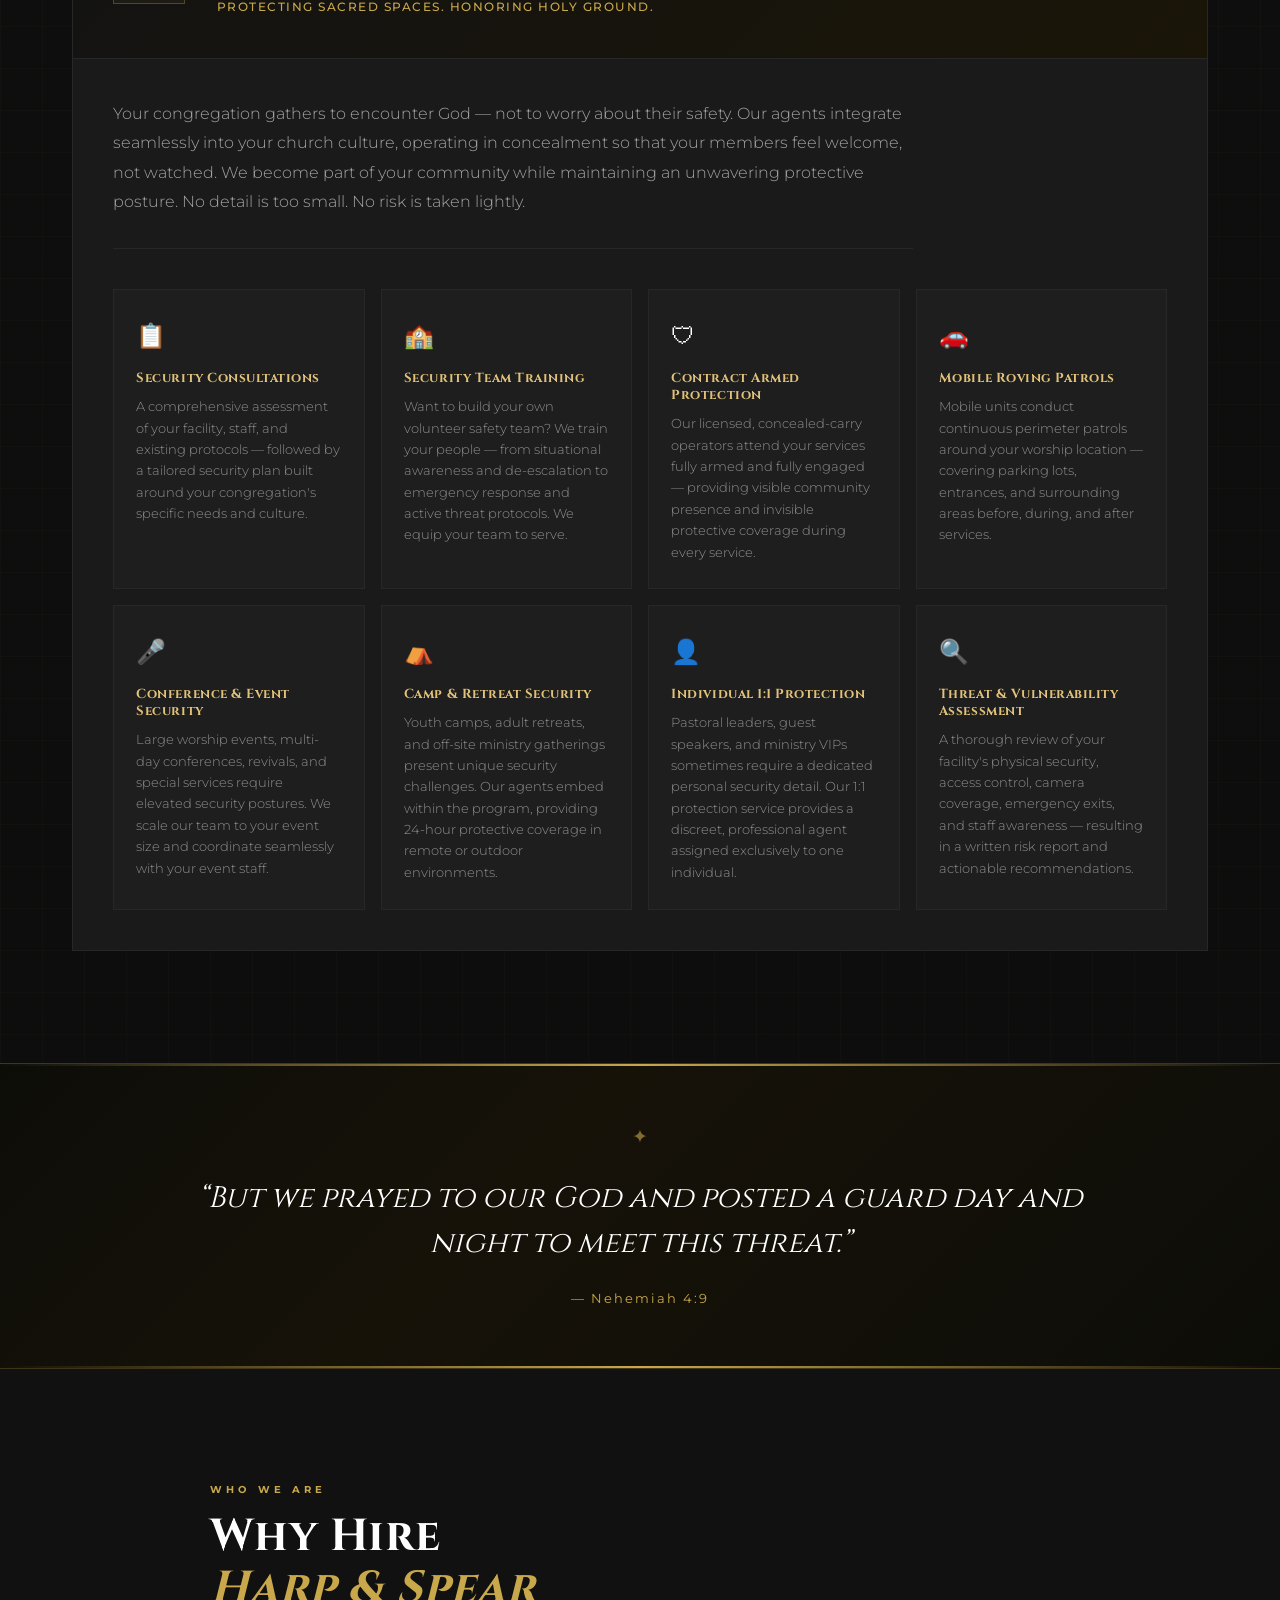
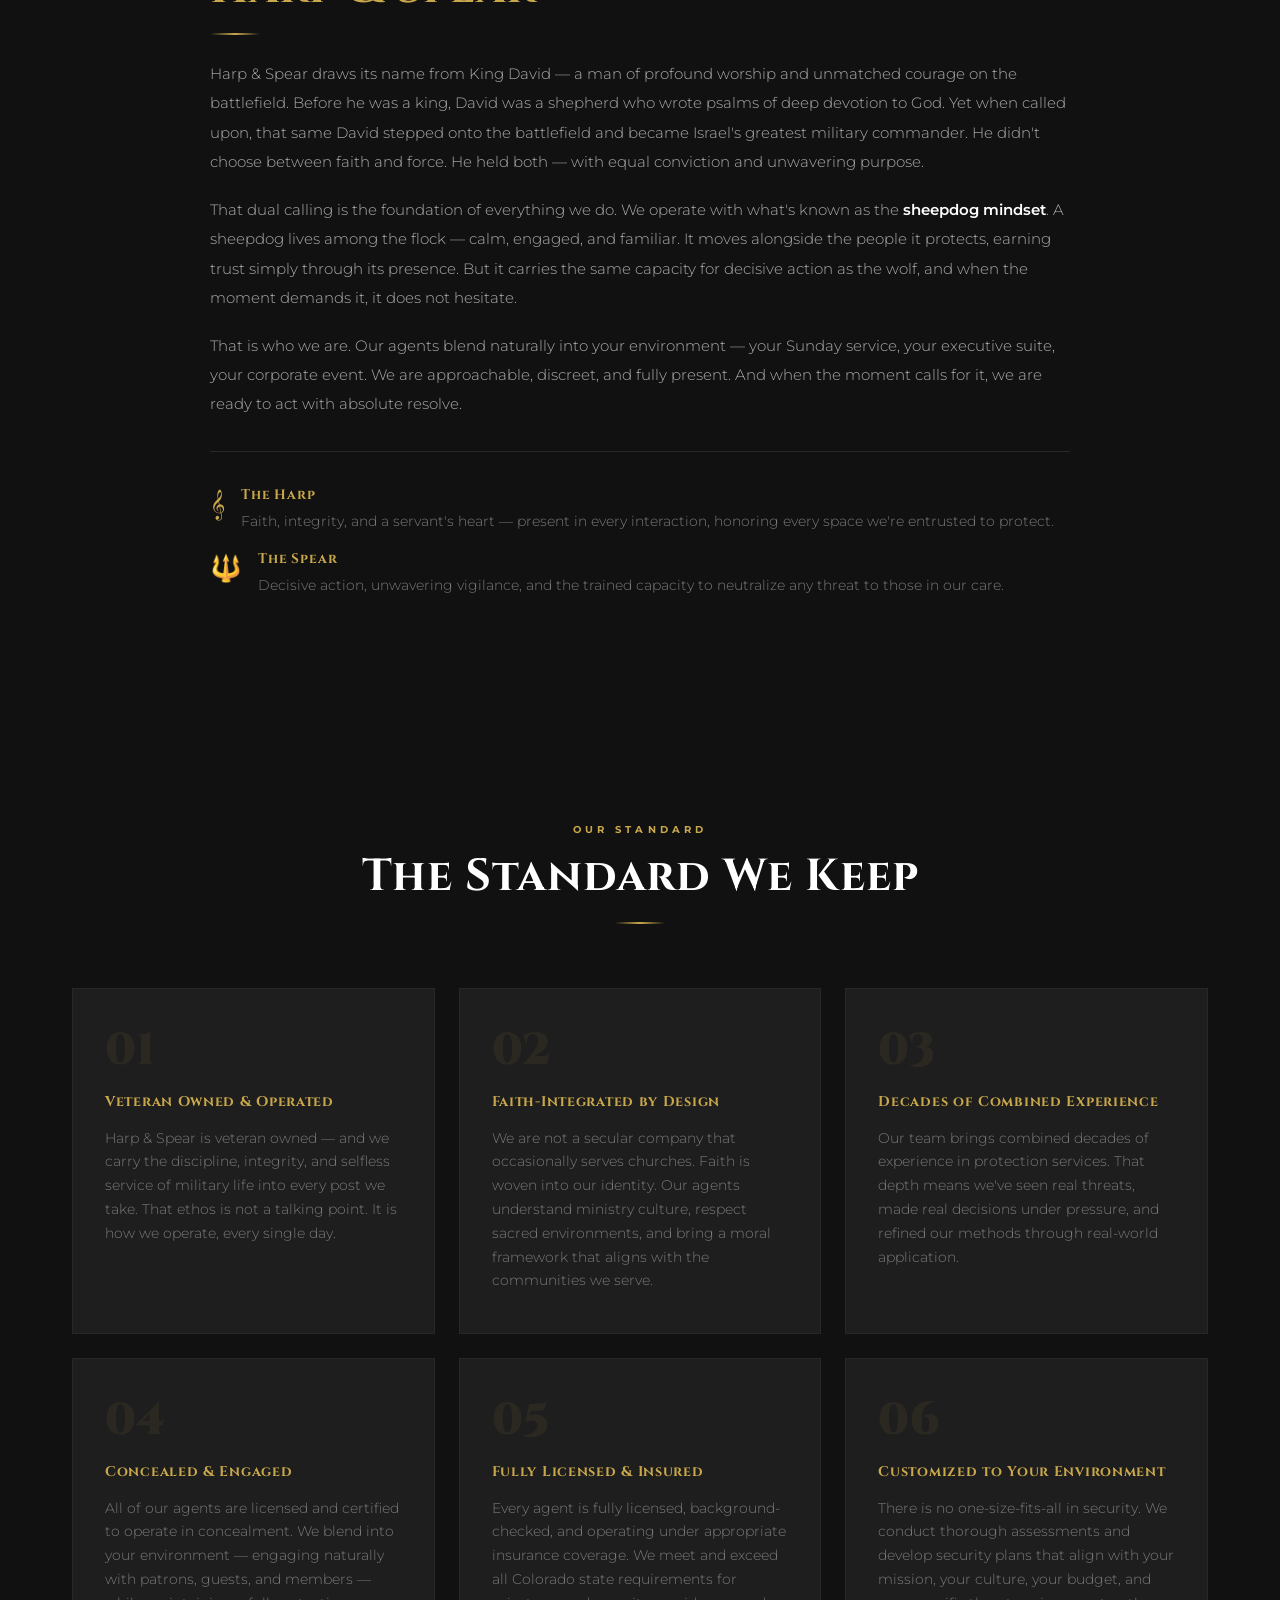
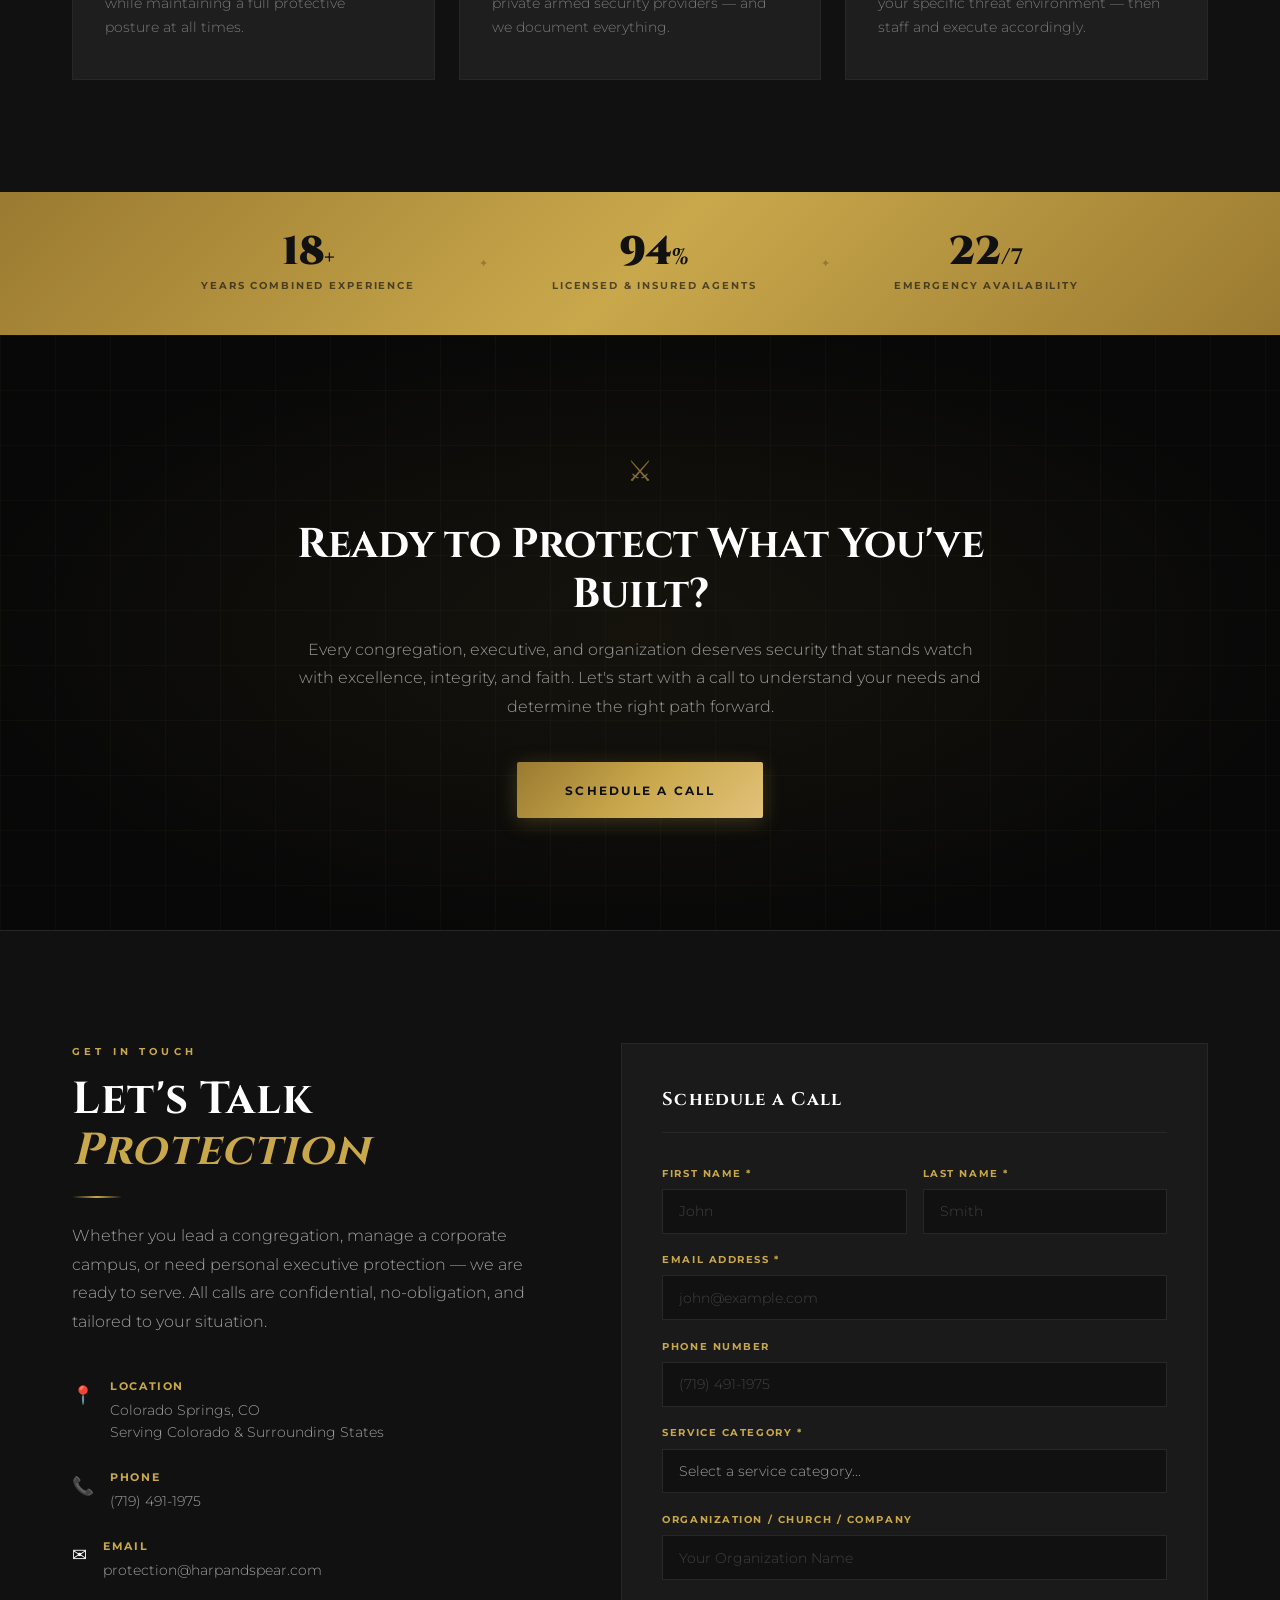
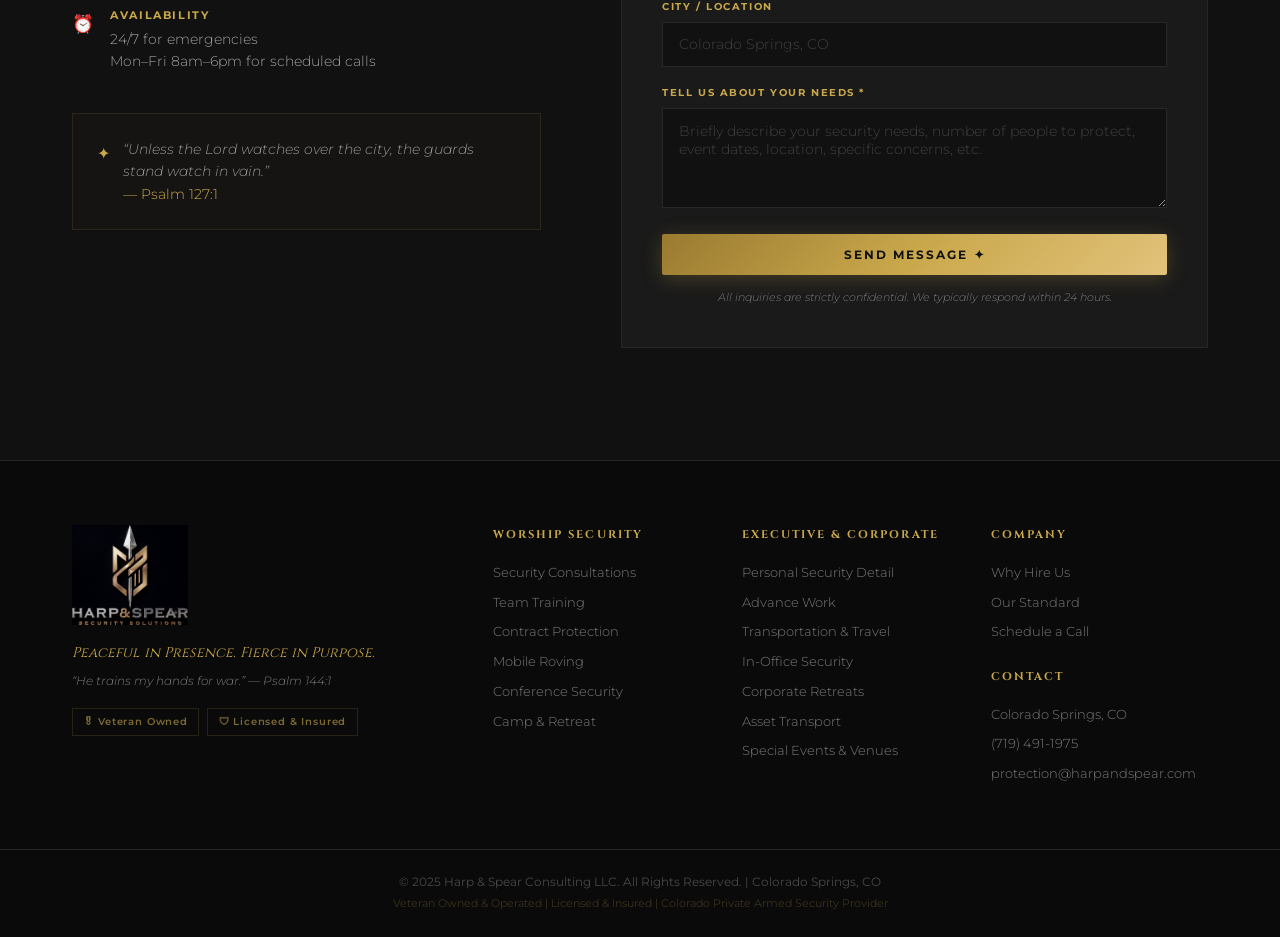
==== commit 20eb7264: "index.html" ====
--- a/index.html
+++ b/index.html
@@ -3,15 +3,15 @@
 <head>
   <meta charset="UTF-8" />
   <meta name="viewport" content="width=device-width, initial-scale=1.0" />
-  <title>Harp & Spear Consulting | Private Security | Colorado Springs, CO</title>
-  <meta name="description" content="Harp & Spear Consulting is a veteran-owned, faith-based private security agency in Colorado Springs, CO. We provide armed protection for houses of worship, executive security, and corporate security services across Colorado." />
+  <title>Harp & Spear Security Solutions | Private Security | Colorado Springs, CO</title>
+  <meta name="description" content="Harp & Spear Security Solutions is a veteran-owned, faith-based private security agency in Colorado Springs, CO. We provide armed protection for houses of worship, executive security, and corporate security services across Colorado." />
   <meta name="keywords" content="faith-based security, church security Colorado Springs, armed security Colorado, executive protection Colorado, corporate security, worship security, veteran owned security, private security agency Colorado Springs" />
-  <meta name="author" content="Harp & Spear Consulting LLC" />
+  <meta name="author" content="Harp & Spear Security Solutions" />
   <meta name="robots" content="index, follow" />
   <link rel="canonical" href="https://www.harpandspear.com/" />
   <meta property="og:type" content="website" />
   <meta property="og:url" content="https://www.harpandspear.com/" />
-  <meta property="og:title" content="Harp & Spear Consulting | Private Security | Colorado Springs, CO" />
+  <meta property="og:title" content="Harp & Spear Security | Private Security | Colorado Springs, CO" />
   <meta property="og:description" content="Veteran-owned armed security for houses of worship, executives, and corporations. Colorado Springs, CO." />
   <meta property="og:locale" content="en_US" />
   <meta name="twitter:card" content="summary_large_image" />
@@ -20,7 +20,7 @@
   {
     "@context": "https://schema.org",
     "@type": "LocalBusiness",
-    "name": "Harp & Spear Consulting LLC",
+    "name": "Harp & Spear Security Solutions",
     "description": "Veteran-owned faith-based private security agency providing armed protection for houses of worship, executive protection, and corporate security in Colorado Springs, CO.",
     "url": "https://www.harpandspear.com",
     "telephone": "+17194911975",
